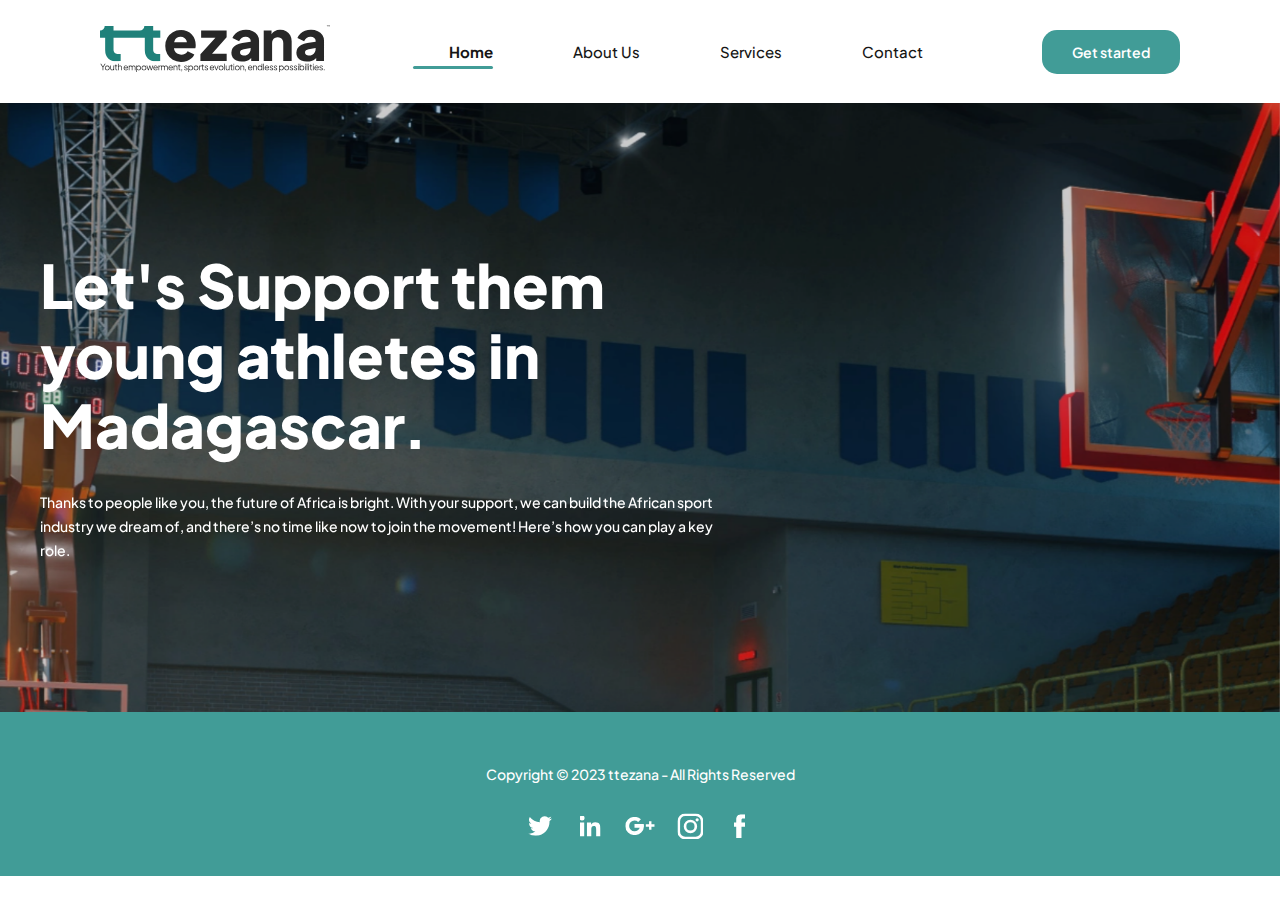
==== connect.html @ 84f04eb2 "traansition" ====
<!DOCTYPE html>
<html lang="fr">

<head>
  <meta charset="utf-8" />
  <meta name="viewport" content="width=device-width, initial-scale=1" />
  <link rel="stylesheet" href="style.min.css" />
  <title>Tetezana</title>
  <link rel="icon" type="image/png" href="assets/img/favicon.png" />
</head>

<body>
  <div id="wrapper">
    <header class="header">
      <div class="logo">
        <a href="index.html"><img src="assets/img/logo.svg" alt="logo" /></a>
      </div>
      <nav class="navbar">
        <ul class="navbar-ul">
          <li class="active"><a href="index.html">Home</a></li>
          <li><a href="a-propos.html">About Us</a></li>
          <li><a href="services.html">Services</a></li>
          <li><a href="contact.html">Contact</a></li>
        </ul>
      </nav>
      <a href="" class="btn btn-header"> Get started </a>
    </header>

    <main>
      <div class="banner">
        <div class="wrapper">
          <div class="banner-texte">
            <h1>
                Let's Support  them young 
                athletes in Madagascar.            </h1>
            <p class="chapo">
                Thanks to people like you, the future of Africa is bright. With your support, we can build the African sport industry we dream of, and there’s no time like now to join the movement! Here’s how you can play a key role.
            </p>
          </div>
        </div>
        <div class="banner-image">
            <img src="./assets/img/banner.png" alt="">
            <img src="./assets/img/stade-barea.jpg" alt="">
            <img src="./assets/img/banner-2.jpeg" alt="">
        </div>
      </div>
    </main>

    <footer class="footer">
      <div class="wrapper">
        <div class="footer-bottom">
          <p>
            Copyright ©  2023  ttezana - All Rights Reserved
          </p>
          <div class="reseaux">
            <a href=""><img src="/assets/img/twitter.svg" alt="" /></a>
            <a href=""><img src="/assets/img/linkedin.svg" alt="" /></a>
            <a href=""><img src="/assets/img/google.svg" alt="" /></a>
            <a href=""><img src="/assets/img/instagram.svg" alt="" /></a>
            <a href=""><img src="/assets/img/facebook.svg" alt="" /></a>
          </div>
        </div>
      </div>
    </footer>
  </div>

  <script src="assets/js/jquery.min.js"></script>
  <script src="assets/js/main.js"></script>
  <script src="assets/js/slick.min.js"></script>
  <script>
    $(document).ready(function () {
      $(".banner-image").slick({
        dots: false,
        arrows: false,
        autoplay: true,
        autoplaySpeed:2000,
        speed: 1000,
        infinite: true,
        slidesToShow: 1,
        fade: true,
      });
      $(".team").slick({
        dots: false,
        arrows: false,
        autoplay: true,
        autoplaySpeed: 1000,
        speed: 500,
        infinite: true,
        slidesToShow: 4,
        fade: false,
      });
      $(".partenaires-slick").slick({
        dots: false,
        arrows: false,
        autoplay: true,
        autoplaySpeed: 1500,
        speed: 500,
        infinite: true,
        slidesToShow: 4,
        fade: false,
      });
    })
  </script>
</body>

</html>
---- style.min.css ----
@import"https://fonts.googleapis.com/css2?family=Plus+Jakarta+Sans:wght@400;500;700;800&display=swap";body{font:500 14px/24px "Plus Jakarta Sans",sans-serif;background:#fff;color:#fff}b,strong{font-weight:700}*::before,*::after{-webkit-box-sizing:border-box;box-sizing:border-box;-webkit-transition:all ease-in-out 400ms;transition:all ease-in-out 400ms}*{-webkit-box-sizing:border-box;box-sizing:border-box;margin:0;padding:0}a{text-decoration:none;-webkit-transition:all ease-in-out 400ms;transition:all ease-in-out 400ms;color:#014db9}ul{list-style:none}p:not(:last-of-type){margin-bottom:30px}#wrapper{position:relative;overflow-x:hidden;min-width:320px}::-webkit-scrollbar{width:6px}::-webkit-scrollbar-track{background:#f5f1f5}::-webkit-scrollbar-thumb{background:#191a33}.wrapper{position:relative;max-width:1380px;margin:0 auto;padding:0 40px}.btn{display:inline-block;padding:10px 30px;border-radius:15px;color:#fff;text-align:center;font-weight:600}h1,.titre-main{font:900 60px/70px "Plus jakarta sans"}.header{position:fixed;z-index:10;width:100%;display:-webkit-box;display:-ms-flexbox;display:flex;-webkit-box-pack:justify;-ms-flex-pack:justify;justify-content:space-between;padding:25px 100px;-webkit-box-align:center;-ms-flex-align:center;align-items:center;background:#fff}.header .logo a{display:block;width:230px}.header .logo img{width:100%;-o-object-fit:cover;object-fit:cover}.navbar-ul{display:-webkit-box;display:-ms-flexbox;display:flex;gap:80px;-webkit-box-align:center;-ms-flex-align:center;align-items:center}.navbar-ul li>a{display:inline-block;position:relative;font-size:15px;color:#161615}.navbar-ul li>a:after{content:"";position:absolute;width:0%;height:3px;border-radius:5px;bottom:-5px;right:0;background-color:#419c97}.navbar-ul li>a:hover::after{width:80px}.navbar-ul li.active a{font-weight:700}.navbar-ul li.active a::after{width:80px}.btn-header{background:#419c97}.footer{position:relative;background:#419c97;text-align:center;padding:50px 0 30px}.footer .reseaux{-webkit-box-pack:center;-ms-flex-pack:center;justify-content:center;margin-top:20px}.banner{position:relative}.banner .slick-slider{position:absolute}.banner-image{position:absolute;width:100%;height:100%;top:0;left:0;z-index:1}.banner-image img{display:block;-o-object-fit:cover;object-fit:cover;width:100%;height:100%}.banner::after{content:"";position:absolute;width:100%;height:100%;background:#000;top:0;left:0;opacity:.2;z-index:1}.banner .wrapper{position:inherit;display:grid;-webkit-box-align:center;-ms-flex-align:center;align-items:center;height:100%}.banner-texte{position:relative;z-index:2;margin:150px 0 50px;width:700px;padding:100px 0}.banner .chapo{margin-top:30px}.btn-group{margin-top:35px;width:450px;display:grid;grid-template-columns:1fr 1fr;gap:40px}.btn-white{background:#fff;color:#000}.btn-border{border:2px solid #fff}.reseaux{display:-webkit-box;display:-ms-flexbox;display:flex;gap:10px;-webkit-box-align:center;-ms-flex-align:center;align-items:center;margin-top:50px}.reseaux a{width:40px;height:40px;display:grid;-webkit-box-align:center;-ms-flex-align:center;align-items:center;-webkit-box-pack:center;-ms-flex-pack:center;justify-content:center}.reseaux a img{-webkit-transform:scale(0.7);transform:scale(0.7)}.bg-blue{position:relative;background:#419c97}.vision{position:relative;display:grid;grid-template-columns:1fr 1fr;padding:80px 0 120px}.vision .texte{margin-top:30px;padding-right:280px}.vision .texte .titre-main{margin-bottom:10px}.vision .picto{display:-webkit-box;display:-ms-flexbox;display:flex;margin-top:30px;font-size:30px;-webkit-box-align:end;-ms-flex-align:end;align-items:end;gap:15px}.vision .picto strong{display:block;margin-top:10px}.bloc-2{position:relative}.bloc-2 img{position:absolute;top:100px;display:block;left:50px;z-index:2}.bloc-2 .box{position:absolute;top:-30px;width:315px;height:315px;background-color:#272727;border-radius:35px;right:0;z-index:1}.bg-image-1{position:relative;background:url(./assets/img/about.jpg) no-repeat center;background-size:cover}.bg-image-1::after{content:"";position:absolute;width:100%;height:100%;background:#272727;top:0;left:0;opacity:.9;z-index:1}.about{position:relative;padding:100px 0;z-index:2;display:grid;grid-template-columns:1fr 1fr;gap:80px;-webkit-box-align:start;-ms-flex-align:start;align-items:start}.about .profil-detail .titre-main{font-size:45px;line-height:50px;margin:25px 0}.about .img-about{margin-bottom:30px}.about .img-about img{display:block;width:100%;height:300px;-o-object-fit:cover;object-fit:cover}.about .logo-detail-text{margin-top:30px}.team{padding:100px 0;position:relative;z-index:4;max-width:1500px}.team .item{margin:0 15px}.team .item img{width:100%;-o-object-fit:cover;object-fit:cover;border-radius:10px}.team .nom{font-size:20px;color:#fff;font-weight:800;margin-top:20px}.bg-image-2{position:relative;background:url(./assets/img/services.jpg) no-repeat top;background-size:cover}.bg-image-2::after{content:"";position:absolute;width:100%;height:100%;background:#419c97;top:0;left:0;opacity:.9;z-index:1}.services{position:relative;padding:80px 0 50px;z-index:2}.services-grid{margin:50px 0;display:grid;grid-template-columns:1fr 1fr 1fr;gap:30px}.services [class^=item] .icone{display:grid;-webkit-box-align:center;-ms-flex-align:center;align-items:center;-webkit-box-pack:center;-ms-flex-pack:center;justify-content:center;background:#fff;border-radius:10px;padding:20px 30px;margin-bottom:10px}.services [class^=item] .content{position:relative;background:#272727;padding:30px 10px 60px 30px;height:270px;overflow:hidden;-webkit-transition:all ease-in-out 400ms;transition:all ease-in-out 400ms}.services [class^=item] .content.show{height:75%;max-height:-webkit-fit-content;max-height:-moz-fit-content;max-height:fit-content}.services [class^=item] button{position:absolute;display:block;background:none;border:none;cursor:pointer;font:700 15px/25px "poppins";color:#fff;bottom:0;width:100%;left:0;text-align:left;padding:20px 30px;background:#272727}.services [class^=item]:nth-child(2) .content{background-color:#419c97}.services [class^=item]:nth-child(2) button{background-color:#419c97}.partenaires{position:relative;z-index:2;text-align:center;padding:80px 0}.partenaires-slick{margin:50px auto 0;max-width:600px}.bg-image-3{position:relative;background:#000}.bg-image-3::after{content:"";position:absolute;background-size:contain;width:100%;height:100%;background:url(./assets/img/contact.jpg) no-repeat center;top:0;left:0;opacity:.15;z-index:1}.contact{position:relative;z-index:2;padding:100px 0;max-width:800px}.slick-slider{position:relative;display:block;-webkit-box-sizing:border-box;box-sizing:border-box;-webkit-user-select:none;-moz-user-select:none;-ms-user-select:none;user-select:none;-webkit-touch-callout:none;-khtml-user-select:none;-ms-touch-action:pan-y;touch-action:pan-y;-webkit-tap-highlight-color:rgba(0,0,0,0)}.slick-list{position:relative;display:block;overflow:hidden;margin:0;padding:0;width:100%;height:100%}.slick-list:focus{outline:none}.slick-list.dragging{cursor:hand}.slick-slider .slick-track,.slick-slider .slick-list{-webkit-transform:translate3d(0 0, 0);transform:translate3d(0, 0, 0);width:100%;height:100%}.slick-track{position:relative;top:0;left:0;display:block}.slick-track:before,.slick-track:after{display:table;content:""}.slick-track:after{clear:both}.slick-loading .slick-track{visibility:hidden}.slick-slide{display:none;float:left;height:100%;min-height:1px}[dir=rtl] .slick-slide{float:right}.slick-slide img{display:block}.slick-slide.slick-loading img{display:none}.slick-slide.dragging img{pointer-events:none}.slick-initialized .slick-slide{display:block}.slick-loading .slick-slide{visibility:hidden}.slick-vertical .slick-slide{display:block;height:auto;border:1px solid rgba(0,0,0,0)}.slick-dots{font-size:0;line-height:0;text-align:center}.slick-dots li{display:inline-block;vertical-align:top}.slick-dots button{width:10px;height:10px;border-radius:50%;border:none;background:#fff;-webkit-transition:all ease-in-out 400ms;transition:all ease-in-out 400ms;padding:0;font-size:0}.slick-dots li.slick-active button{background:#000}.slick-arrow{width:60px;height:60px;border:0;padding:0;font-size:0;cursor:pointer}.slick-disabled{opacity:.5;cursor:default}.slick-prev{background:url("../images/arrow_prev.svg") 50% no-repeat #fff}.slick-next{background:url("../images/arrow_next.svg") 50% no-repeat #fff}/*# sourceMappingURL=style.min.css.map */
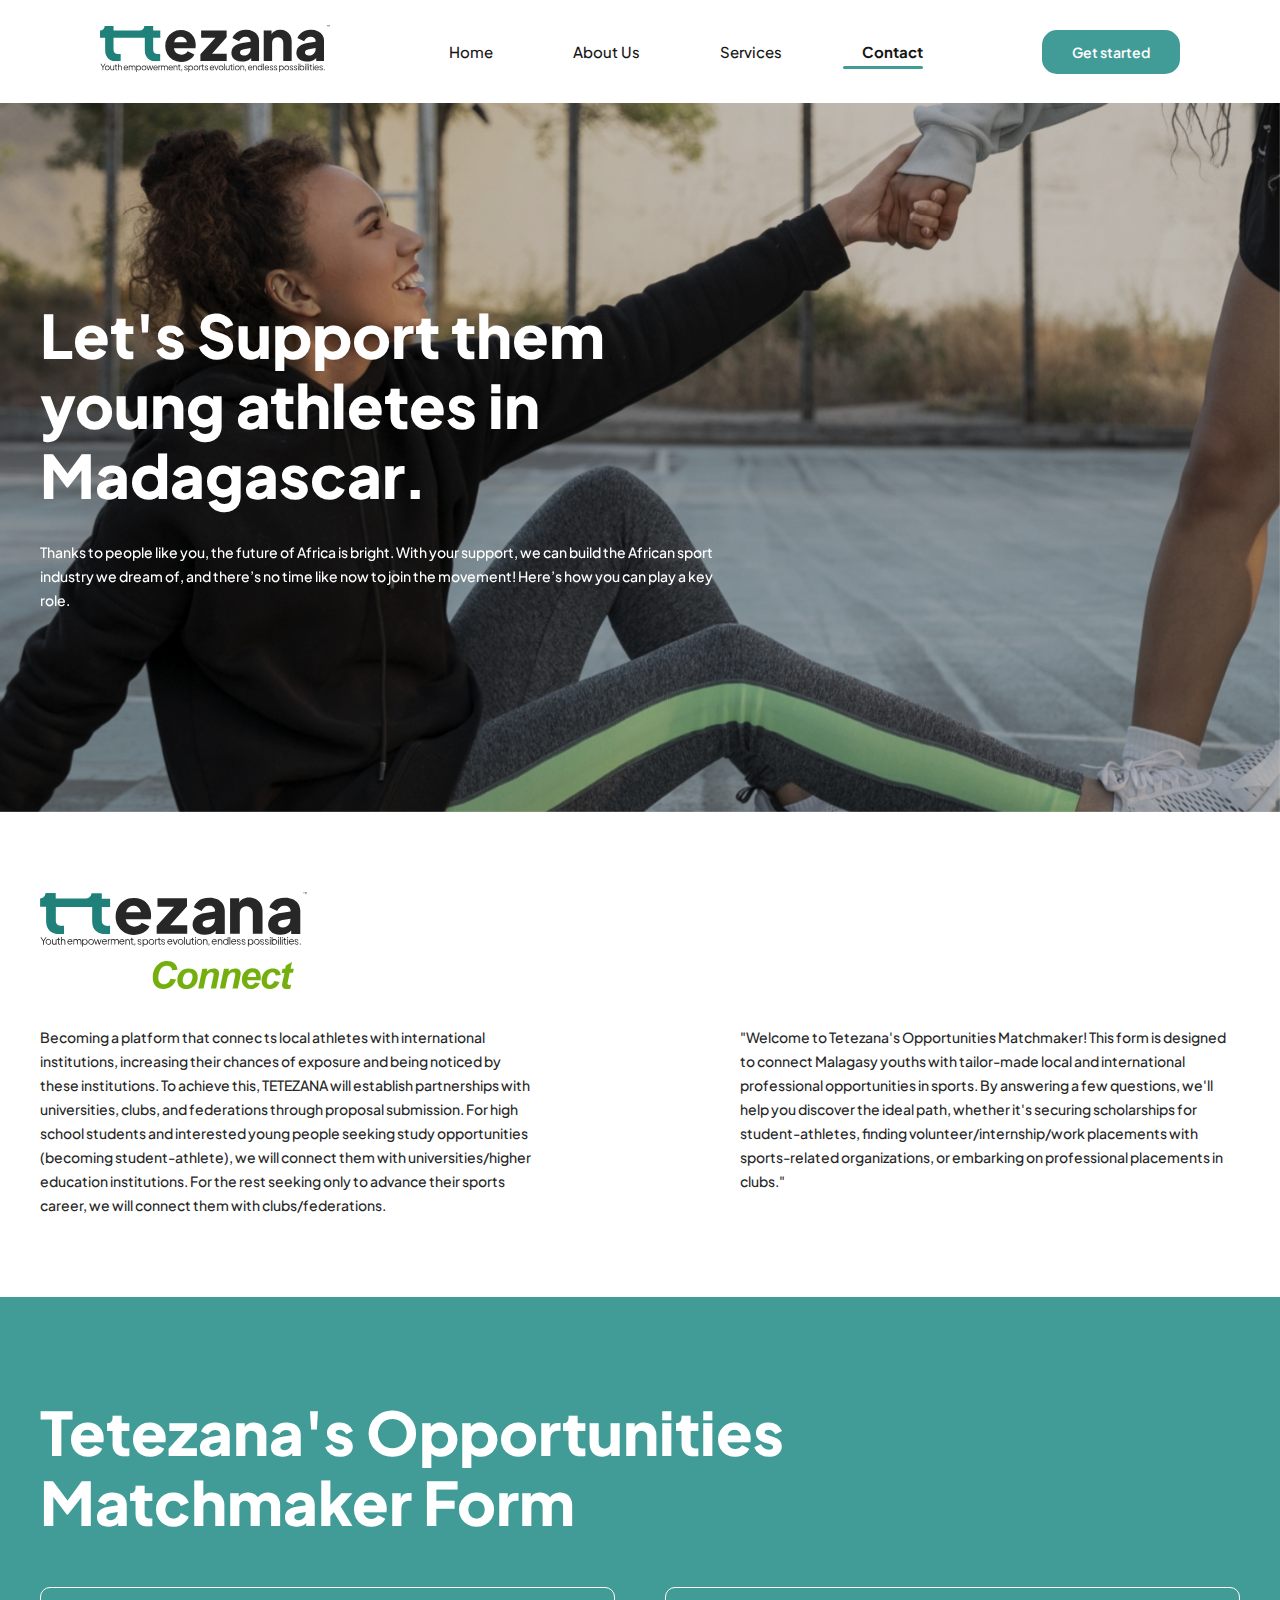
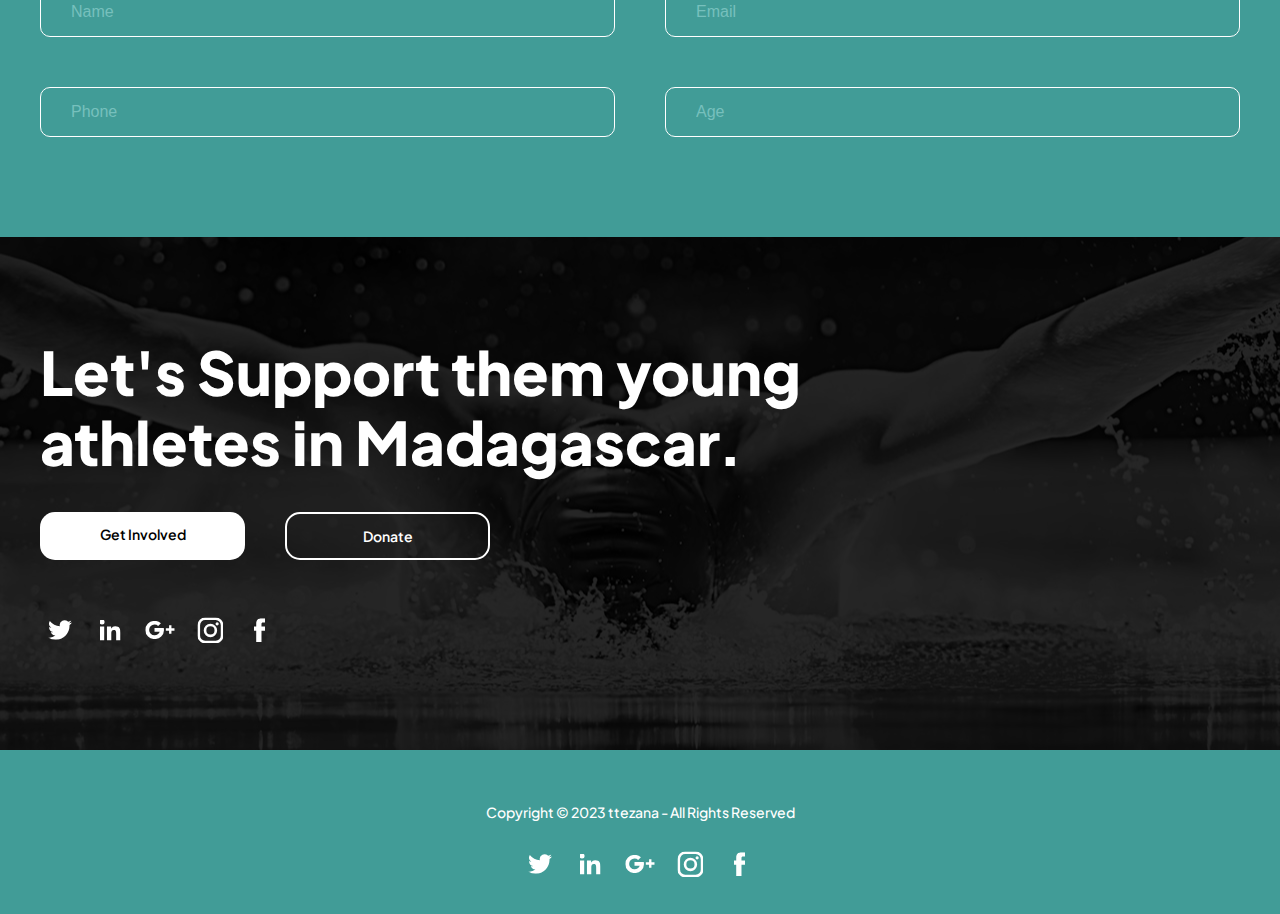
==== commit 5fda5576: "Formulaire" ====
--- a/connect.html
+++ b/connect.html
@@ -17,10 +17,10 @@
       </div>
       <nav class="navbar">
         <ul class="navbar-ul">
-          <li class="active"><a href="index.html">Home</a></li>
+          <li><a href="index.html">Home</a></li>
           <li><a href="a-propos.html">About Us</a></li>
           <li><a href="services.html">Services</a></li>
-          <li><a href="contact.html">Contact</a></li>
+          <li  class="active"><a href="connect.html">Contact</a></li>
         </ul>
       </nav>
       <a href="" class="btn btn-header"> Get started </a>
@@ -31,17 +31,82 @@
         <div class="wrapper">
           <div class="banner-texte">
             <h1>
-                Let's Support  them young 
-                athletes in Madagascar.            </h1>
+              Let's Support them young
+              athletes in Madagascar. </h1>
             <p class="chapo">
-                Thanks to people like you, the future of Africa is bright. With your support, we can build the African sport industry we dream of, and there’s no time like now to join the movement! Here’s how you can play a key role.
+              Thanks to people like you, the future of Africa is bright. With your support, we can build the African
+              sport industry we dream of, and there’s no time like now to join the movement! Here’s how you can play a
+              key role.
             </p>
           </div>
         </div>
         <div class="banner-image">
-            <img src="./assets/img/banner.png" alt="">
-            <img src="./assets/img/stade-barea.jpg" alt="">
-            <img src="./assets/img/banner-2.jpeg" alt="">
+          <img src="./assets/img/banner-connect.jpg" alt="">
+        </div>
+      </div>
+      <div class="wrapper">
+        <div class="intro">
+          <img src="./assets/img/connect.svg" alt="">
+          <div class="intro-grid">
+            <div class="texte">
+              <p>
+                Becoming a platform that connec ts local athletes with international institutions, increasing their
+                chances
+                of exposure and being noticed by these institutions. To achieve this, TETEZANA will establish
+                partnerships
+                with universities, clubs, and federations through proposal submission. For high school students and
+                interested young people seeking study opportunities (becoming student-athlete), we will connect them
+                with universities/higher education institutions. For the rest seeking only to advance their sports
+                career, we
+                will connect them with clubs/federations.
+              </p>
+            </div>
+            <div class="texte">
+              "Welcome to Tetezana's Opportunities Matchmaker! This form is designed to connect Malagasy youths with
+              tailor-made local and international professional opportunities in sports. By answering a few questions,
+              we'll help you discover the ideal path, whether it's securing scholarships for student-athletes, finding
+              volunteer/internship/work placements with sports-related organizations, or embarking on professional
+              placements in clubs."
+            </div>
+          </div>
+        </div>
+      </div>
+      <div class="bg-blue">
+        <div class="wrapper">
+          <div class="formulaire">
+            <div class="titre-main">
+              Tetezana's Opportunities <br>
+              Matchmaker Form
+            </div>
+            <form class="form">
+                <div class="info-perso">
+                  <input type="text" name="" id="" placeholder="Name">
+                  <input type="mail" name="" id="" placeholder="Email">
+                  <input type="phone" name="" id="" placeholder="Phone">
+                  <input type="text" name="" id="" placeholder="Age">
+                </div>
+            </form>
+          </div>
+        </div>
+      </div>
+      <div class="bg-image-3">
+        <div class="wrapper">
+          <div class="contact">
+            <div class="titre-main">
+              Let's Support them young athletes in Madagascar.
+            </div>
+            <div class="btn-group">
+              <a href="" class="btn btn-white">Get Involved</a>
+              <a href="" class="btn btn-border">Donate</a>
+            </div>
+            <div class="reseaux">
+              <a href=""><img src="/assets/img/twitter.svg" alt="" /></a>
+              <a href=""><img src="/assets/img/linkedin.svg" alt="" /></a>
+              <a href=""><img src="/assets/img/google.svg" alt="" /></a>
+              <a href=""><img src="/assets/img/instagram.svg" alt="" /></a>
+              <a href=""><img src="/assets/img/facebook.svg" alt="" /></a>
+            </div>
+          </div>
         </div>
       </div>
     </main>
@@ -50,7 +115,7 @@
       <div class="wrapper">
         <div class="footer-bottom">
           <p>
-            Copyright ©  2023  ttezana - All Rights Reserved
+            Copyright © 2023 ttezana - All Rights Reserved
           </p>
           <div class="reseaux">
             <a href=""><img src="/assets/img/twitter.svg" alt="" /></a>
@@ -73,7 +138,7 @@
         dots: false,
         arrows: false,
         autoplay: true,
-        autoplaySpeed:2000,
+        autoplaySpeed: 2000,
         speed: 1000,
         infinite: true,
         slidesToShow: 1,
--- a/style.min.css
+++ b/style.min.css
@@ -1 +1 @@
-@import"https://fonts.googleapis.com/css2?family=Plus+Jakarta+Sans:wght@400;500;700;800&display=swap";body{font:500 14px/24px "Plus Jakarta Sans",sans-serif;background:#fff;color:#fff}b,strong{font-weight:700}*::before,*::after{-webkit-box-sizing:border-box;box-sizing:border-box;-webkit-transition:all ease-in-out 400ms;transition:all ease-in-out 400ms}*{-webkit-box-sizing:border-box;box-sizing:border-box;margin:0;padding:0}a{text-decoration:none;-webkit-transition:all ease-in-out 400ms;transition:all ease-in-out 400ms;color:#014db9}ul{list-style:none}p:not(:last-of-type){margin-bottom:30px}#wrapper{position:relative;overflow-x:hidden;min-width:320px}::-webkit-scrollbar{width:6px}::-webkit-scrollbar-track{background:#f5f1f5}::-webkit-scrollbar-thumb{background:#191a33}.wrapper{position:relative;max-width:1380px;margin:0 auto;padding:0 40px}.btn{display:inline-block;padding:10px 30px;border-radius:15px;color:#fff;text-align:center;font-weight:600}h1,.titre-main{font:900 60px/70px "Plus jakarta sans"}.header{position:fixed;z-index:10;width:100%;display:-webkit-box;display:-ms-flexbox;display:flex;-webkit-box-pack:justify;-ms-flex-pack:justify;justify-content:space-between;padding:25px 100px;-webkit-box-align:center;-ms-flex-align:center;align-items:center;background:#fff}.header .logo a{display:block;width:230px}.header .logo img{width:100%;-o-object-fit:cover;object-fit:cover}.navbar-ul{display:-webkit-box;display:-ms-flexbox;display:flex;gap:80px;-webkit-box-align:center;-ms-flex-align:center;align-items:center}.navbar-ul li>a{display:inline-block;position:relative;font-size:15px;color:#161615}.navbar-ul li>a:after{content:"";position:absolute;width:0%;height:3px;border-radius:5px;bottom:-5px;right:0;background-color:#419c97}.navbar-ul li>a:hover::after{width:80px}.navbar-ul li.active a{font-weight:700}.navbar-ul li.active a::after{width:80px}.btn-header{background:#419c97}.footer{position:relative;background:#419c97;text-align:center;padding:50px 0 30px}.footer .reseaux{-webkit-box-pack:center;-ms-flex-pack:center;justify-content:center;margin-top:20px}.banner{position:relative}.banner .slick-slider{position:absolute}.banner-image{position:absolute;width:100%;height:100%;top:0;left:0;z-index:1}.banner-image img{display:block;-o-object-fit:cover;object-fit:cover;width:100%;height:100%}.banner::after{content:"";position:absolute;width:100%;height:100%;background:#000;top:0;left:0;opacity:.2;z-index:1}.banner .wrapper{position:inherit;display:grid;-webkit-box-align:center;-ms-flex-align:center;align-items:center;height:100%}.banner-texte{position:relative;z-index:2;margin:150px 0 50px;width:700px;padding:100px 0}.banner .chapo{margin-top:30px}.btn-group{margin-top:35px;width:450px;display:grid;grid-template-columns:1fr 1fr;gap:40px}.btn-white{background:#fff;color:#000}.btn-border{border:2px solid #fff}.reseaux{display:-webkit-box;display:-ms-flexbox;display:flex;gap:10px;-webkit-box-align:center;-ms-flex-align:center;align-items:center;margin-top:50px}.reseaux a{width:40px;height:40px;display:grid;-webkit-box-align:center;-ms-flex-align:center;align-items:center;-webkit-box-pack:center;-ms-flex-pack:center;justify-content:center}.reseaux a img{-webkit-transform:scale(0.7);transform:scale(0.7)}.bg-blue{position:relative;background:#419c97}.vision{position:relative;display:grid;grid-template-columns:1fr 1fr;padding:80px 0 120px}.vision .texte{margin-top:30px;padding-right:280px}.vision .texte .titre-main{margin-bottom:10px}.vision .picto{display:-webkit-box;display:-ms-flexbox;display:flex;margin-top:30px;font-size:30px;-webkit-box-align:end;-ms-flex-align:end;align-items:end;gap:15px}.vision .picto strong{display:block;margin-top:10px}.bloc-2{position:relative}.bloc-2 img{position:absolute;top:100px;display:block;left:50px;z-index:2}.bloc-2 .box{position:absolute;top:-30px;width:315px;height:315px;background-color:#272727;border-radius:35px;right:0;z-index:1}.bg-image-1{position:relative;background:url(./assets/img/about.jpg) no-repeat center;background-size:cover}.bg-image-1::after{content:"";position:absolute;width:100%;height:100%;background:#272727;top:0;left:0;opacity:.9;z-index:1}.about{position:relative;padding:100px 0;z-index:2;display:grid;grid-template-columns:1fr 1fr;gap:80px;-webkit-box-align:start;-ms-flex-align:start;align-items:start}.about .profil-detail .titre-main{font-size:45px;line-height:50px;margin:25px 0}.about .img-about{margin-bottom:30px}.about .img-about img{display:block;width:100%;height:300px;-o-object-fit:cover;object-fit:cover}.about .logo-detail-text{margin-top:30px}.team{padding:100px 0;position:relative;z-index:4;max-width:1500px}.team .item{margin:0 15px}.team .item img{width:100%;-o-object-fit:cover;object-fit:cover;border-radius:10px}.team .nom{font-size:20px;color:#fff;font-weight:800;margin-top:20px}.bg-image-2{position:relative;background:url(./assets/img/services.jpg) no-repeat top;background-size:cover}.bg-image-2::after{content:"";position:absolute;width:100%;height:100%;background:#419c97;top:0;left:0;opacity:.9;z-index:1}.services{position:relative;padding:80px 0 50px;z-index:2}.services-grid{margin:50px 0;display:grid;grid-template-columns:1fr 1fr 1fr;gap:30px}.services [class^=item] .icone{display:grid;-webkit-box-align:center;-ms-flex-align:center;align-items:center;-webkit-box-pack:center;-ms-flex-pack:center;justify-content:center;background:#fff;border-radius:10px;padding:20px 30px;margin-bottom:10px}.services [class^=item] .content{position:relative;background:#272727;padding:30px 10px 60px 30px;height:270px;overflow:hidden;-webkit-transition:all ease-in-out 400ms;transition:all ease-in-out 400ms}.services [class^=item] .content.show{height:75%;max-height:-webkit-fit-content;max-height:-moz-fit-content;max-height:fit-content}.services [class^=item] button{position:absolute;display:block;background:none;border:none;cursor:pointer;font:700 15px/25px "poppins";color:#fff;bottom:0;width:100%;left:0;text-align:left;padding:20px 30px;background:#272727}.services [class^=item]:nth-child(2) .content{background-color:#419c97}.services [class^=item]:nth-child(2) button{background-color:#419c97}.partenaires{position:relative;z-index:2;text-align:center;padding:80px 0}.partenaires-slick{margin:50px auto 0;max-width:600px}.bg-image-3{position:relative;background:#000}.bg-image-3::after{content:"";position:absolute;background-size:contain;width:100%;height:100%;background:url(./assets/img/contact.jpg) no-repeat center;top:0;left:0;opacity:.15;z-index:1}.contact{position:relative;z-index:2;padding:100px 0;max-width:800px}.slick-slider{position:relative;display:block;-webkit-box-sizing:border-box;box-sizing:border-box;-webkit-user-select:none;-moz-user-select:none;-ms-user-select:none;user-select:none;-webkit-touch-callout:none;-khtml-user-select:none;-ms-touch-action:pan-y;touch-action:pan-y;-webkit-tap-highlight-color:rgba(0,0,0,0)}.slick-list{position:relative;display:block;overflow:hidden;margin:0;padding:0;width:100%;height:100%}.slick-list:focus{outline:none}.slick-list.dragging{cursor:hand}.slick-slider .slick-track,.slick-slider .slick-list{-webkit-transform:translate3d(0 0, 0);transform:translate3d(0, 0, 0);width:100%;height:100%}.slick-track{position:relative;top:0;left:0;display:block}.slick-track:before,.slick-track:after{display:table;content:""}.slick-track:after{clear:both}.slick-loading .slick-track{visibility:hidden}.slick-slide{display:none;float:left;height:100%;min-height:1px}[dir=rtl] .slick-slide{float:right}.slick-slide img{display:block}.slick-slide.slick-loading img{display:none}.slick-slide.dragging img{pointer-events:none}.slick-initialized .slick-slide{display:block}.slick-loading .slick-slide{visibility:hidden}.slick-vertical .slick-slide{display:block;height:auto;border:1px solid rgba(0,0,0,0)}.slick-dots{font-size:0;line-height:0;text-align:center}.slick-dots li{display:inline-block;vertical-align:top}.slick-dots button{width:10px;height:10px;border-radius:50%;border:none;background:#fff;-webkit-transition:all ease-in-out 400ms;transition:all ease-in-out 400ms;padding:0;font-size:0}.slick-dots li.slick-active button{background:#000}.slick-arrow{width:60px;height:60px;border:0;padding:0;font-size:0;cursor:pointer}.slick-disabled{opacity:.5;cursor:default}.slick-prev{background:url("../images/arrow_prev.svg") 50% no-repeat #fff}.slick-next{background:url("../images/arrow_next.svg") 50% no-repeat #fff}/*# sourceMappingURL=style.min.css.map */+@import"https://fonts.googleapis.com/css2?family=Plus+Jakarta+Sans:wght@400;500;700;800&display=swap";body{font:500 14px/24px "Plus Jakarta Sans",sans-serif;background:#fff;color:#fff}b,strong{font-weight:700}*::before,*::after{-webkit-box-sizing:border-box;box-sizing:border-box;-webkit-transition:all ease-in-out 400ms;transition:all ease-in-out 400ms}*{-webkit-box-sizing:border-box;box-sizing:border-box;margin:0;padding:0}a{text-decoration:none;-webkit-transition:all ease-in-out 400ms;transition:all ease-in-out 400ms;color:#014db9}ul{list-style:none}p:not(:last-of-type){margin-bottom:30px}#wrapper{position:relative;overflow-x:hidden;min-width:320px}::-webkit-scrollbar{width:6px}::-webkit-scrollbar-track{background:#f5f1f5}::-webkit-scrollbar-thumb{background:#191a33}.wrapper{position:relative;max-width:1380px;margin:0 auto;padding:0 40px}.btn{display:inline-block;padding:10px 30px;border-radius:15px;color:#fff;text-align:center;font-weight:600}h1,.titre-main{font:900 60px/70px "Plus jakarta sans"}.header{position:fixed;z-index:10;width:100%;display:-webkit-box;display:-ms-flexbox;display:flex;-webkit-box-pack:justify;-ms-flex-pack:justify;justify-content:space-between;padding:25px 100px;-webkit-box-align:center;-ms-flex-align:center;align-items:center;background:#fff}.header .logo a{display:block;width:230px}.header .logo img{width:100%;-o-object-fit:cover;object-fit:cover}.navbar-ul{display:-webkit-box;display:-ms-flexbox;display:flex;gap:80px;-webkit-box-align:center;-ms-flex-align:center;align-items:center}.navbar-ul li>a{display:inline-block;position:relative;font-size:15px;color:#161615}.navbar-ul li>a:after{content:"";position:absolute;width:0%;height:3px;border-radius:5px;bottom:-5px;right:0;background-color:#419c97}.navbar-ul li>a:hover::after{width:80px}.navbar-ul li.active a{font-weight:700}.navbar-ul li.active a::after{width:80px}.btn-header{background:#419c97}.footer{position:relative;background:#419c97;text-align:center;padding:50px 0 30px}.footer .reseaux{-webkit-box-pack:center;-ms-flex-pack:center;justify-content:center;margin-top:20px}.banner{position:relative}.banner .slick-slider{position:absolute}.banner-image{position:absolute;width:100%;height:100%;top:0;left:0;z-index:1}.banner-image img{display:block;-o-object-fit:cover;object-fit:cover;width:100%;height:100%}.banner::after{content:"";position:absolute;width:100%;height:100%;background:#000;top:0;left:0;opacity:.2;z-index:1}.banner .wrapper{position:inherit;display:grid;-webkit-box-align:center;-ms-flex-align:center;align-items:center;height:100%}.banner-texte{position:relative;z-index:2;margin:200px 0 100px;width:700px;padding:100px 0}.banner .chapo{margin-top:30px}.btn-group{margin-top:35px;width:450px;display:grid;grid-template-columns:1fr 1fr;gap:40px}.btn-white{background:#fff;color:#000}.btn-border{border:2px solid #fff}.reseaux{display:-webkit-box;display:-ms-flexbox;display:flex;gap:10px;-webkit-box-align:center;-ms-flex-align:center;align-items:center;margin-top:50px}.reseaux a{width:40px;height:40px;display:grid;-webkit-box-align:center;-ms-flex-align:center;align-items:center;-webkit-box-pack:center;-ms-flex-pack:center;justify-content:center}.reseaux a img{-webkit-transform:scale(0.7);transform:scale(0.7)}.bg-blue{position:relative;background:#419c97}.vision{position:relative;display:grid;grid-template-columns:1fr 1fr;padding:80px 0 120px}.vision .texte{margin-top:30px;padding-right:280px}.vision .texte .titre-main{margin-bottom:10px}.vision .picto{display:-webkit-box;display:-ms-flexbox;display:flex;margin-top:30px;font-size:30px;-webkit-box-align:end;-ms-flex-align:end;align-items:end;gap:15px}.vision .picto strong{display:block;margin-top:10px}.bloc-2{position:relative}.bloc-2 img{position:absolute;top:100px;display:block;left:50px;z-index:2}.bloc-2 .box{position:absolute;top:-30px;width:315px;height:315px;background-color:#272727;border-radius:35px;right:0;z-index:1}.bg-image-1{position:relative;background:url(./assets/img/about.jpg) no-repeat center;background-size:cover}.bg-image-1::after{content:"";position:absolute;width:100%;height:100%;background:#272727;top:0;left:0;opacity:.9;z-index:1}.about{position:relative;padding:100px 0;z-index:2;display:grid;grid-template-columns:1fr 1fr;gap:80px;-webkit-box-align:start;-ms-flex-align:start;align-items:start}.about .profil-detail .titre-main{font-size:45px;line-height:50px;margin:25px 0}.about .img-about{margin-bottom:30px}.about .img-about img{display:block;width:100%;height:300px;-o-object-fit:cover;object-fit:cover}.about .logo-detail-text{margin-top:30px}.team{padding:100px 0;position:relative;z-index:4;max-width:1500px}.team .item{margin:0 15px}.team .item img{width:100%;-o-object-fit:cover;object-fit:cover;border-radius:10px}.team .nom{font-size:20px;color:#fff;font-weight:800;margin-top:20px}.bg-image-2{position:relative;background:url(./assets/img/services.jpg) no-repeat top;background-size:cover}.bg-image-2::after{content:"";position:absolute;width:100%;height:100%;background:#419c97;top:0;left:0;opacity:.9;z-index:1}.services{position:relative;padding:80px 0 50px;z-index:2}.services-grid{margin:50px 0;display:grid;grid-template-columns:1fr 1fr 1fr;gap:30px}.services [class^=item] .icone{display:grid;-webkit-box-align:center;-ms-flex-align:center;align-items:center;-webkit-box-pack:center;-ms-flex-pack:center;justify-content:center;background:#fff;border-radius:10px;padding:20px 30px;margin-bottom:10px}.services [class^=item] .content{position:relative;background:#272727;padding:30px 10px 60px 30px;height:270px;overflow:hidden;-webkit-transition:all ease-in-out 400ms;transition:all ease-in-out 400ms}.services [class^=item] .content.show{height:75%;max-height:-webkit-fit-content;max-height:-moz-fit-content;max-height:fit-content}.services [class^=item] button{position:absolute;display:block;background:none;border:none;cursor:pointer;font:700 15px/25px "poppins";color:#fff;bottom:0;width:100%;left:0;text-align:left;padding:20px 30px;background:#272727}.services [class^=item]:nth-child(2) .content{background-color:#419c97}.services [class^=item]:nth-child(2) button{background-color:#419c97}.partenaires{position:relative;z-index:2;text-align:center;padding:80px 0}.partenaires-slick{margin:50px auto 0;max-width:600px}.bg-image-3{position:relative;background:#000}.bg-image-3::after{content:"";position:absolute;background-size:contain;width:100%;height:100%;background:url(./assets/img/contact.jpg) no-repeat center;top:0;left:0;opacity:.15;z-index:1}.contact{position:relative;z-index:2;padding:100px 0;max-width:800px}.slick-slider{position:relative;display:block;-webkit-box-sizing:border-box;box-sizing:border-box;-webkit-user-select:none;-moz-user-select:none;-ms-user-select:none;user-select:none;-webkit-touch-callout:none;-khtml-user-select:none;-ms-touch-action:pan-y;touch-action:pan-y;-webkit-tap-highlight-color:rgba(0,0,0,0)}.slick-list{position:relative;display:block;overflow:hidden;margin:0;padding:0;width:100%;height:100%}.slick-list:focus{outline:none}.slick-list.dragging{cursor:hand}.slick-slider .slick-track,.slick-slider .slick-list{-webkit-transform:translate3d(0 0, 0);transform:translate3d(0, 0, 0);width:100%;height:100%}.slick-track{position:relative;top:0;left:0;display:block}.slick-track:before,.slick-track:after{display:table;content:""}.slick-track:after{clear:both}.slick-loading .slick-track{visibility:hidden}.slick-slide{display:none;float:left;height:100%;min-height:1px}[dir=rtl] .slick-slide{float:right}.slick-slide img{display:block}.slick-slide.slick-loading img{display:none}.slick-slide.dragging img{pointer-events:none}.slick-initialized .slick-slide{display:block}.slick-loading .slick-slide{visibility:hidden}.slick-vertical .slick-slide{display:block;height:auto;border:1px solid rgba(0,0,0,0)}.slick-dots{font-size:0;line-height:0;text-align:center}.slick-dots li{display:inline-block;vertical-align:top}.slick-dots button{width:10px;height:10px;border-radius:50%;border:none;background:#fff;-webkit-transition:all ease-in-out 400ms;transition:all ease-in-out 400ms;padding:0;font-size:0}.slick-dots li.slick-active button{background:#000}.slick-arrow{width:60px;height:60px;border:0;padding:0;font-size:0;cursor:pointer}.slick-disabled{opacity:.5;cursor:default}.slick-prev{background:url("../images/arrow_prev.svg") 50% no-repeat #fff}.slick-next{background:url("../images/arrow_next.svg") 50% no-repeat #fff}.intro{color:#272727;margin:80px 0}.intro-grid{display:grid;grid-template-columns:1fr 1fr;gap:200px;margin-top:30px}.formulaire{position:relative;padding:100px 0}input,select{background:none;border:1px solid #fff;border-radius:10px;color:#fff;font-size:16px;height:50px;padding:0 30px}input::-webkit-input-placeholder, select::-webkit-input-placeholder{color:#77c0bd}input::-moz-placeholder, select::-moz-placeholder{color:#77c0bd}input:-ms-input-placeholder, select:-ms-input-placeholder{color:#77c0bd}input::-ms-input-placeholder, select::-ms-input-placeholder{color:#77c0bd}input::placeholder,select::placeholder{color:#77c0bd}.info-perso{display:grid;margin-top:50px;grid-template-columns:1fr 1fr;gap:50px}/*# sourceMappingURL=style.min.css.map */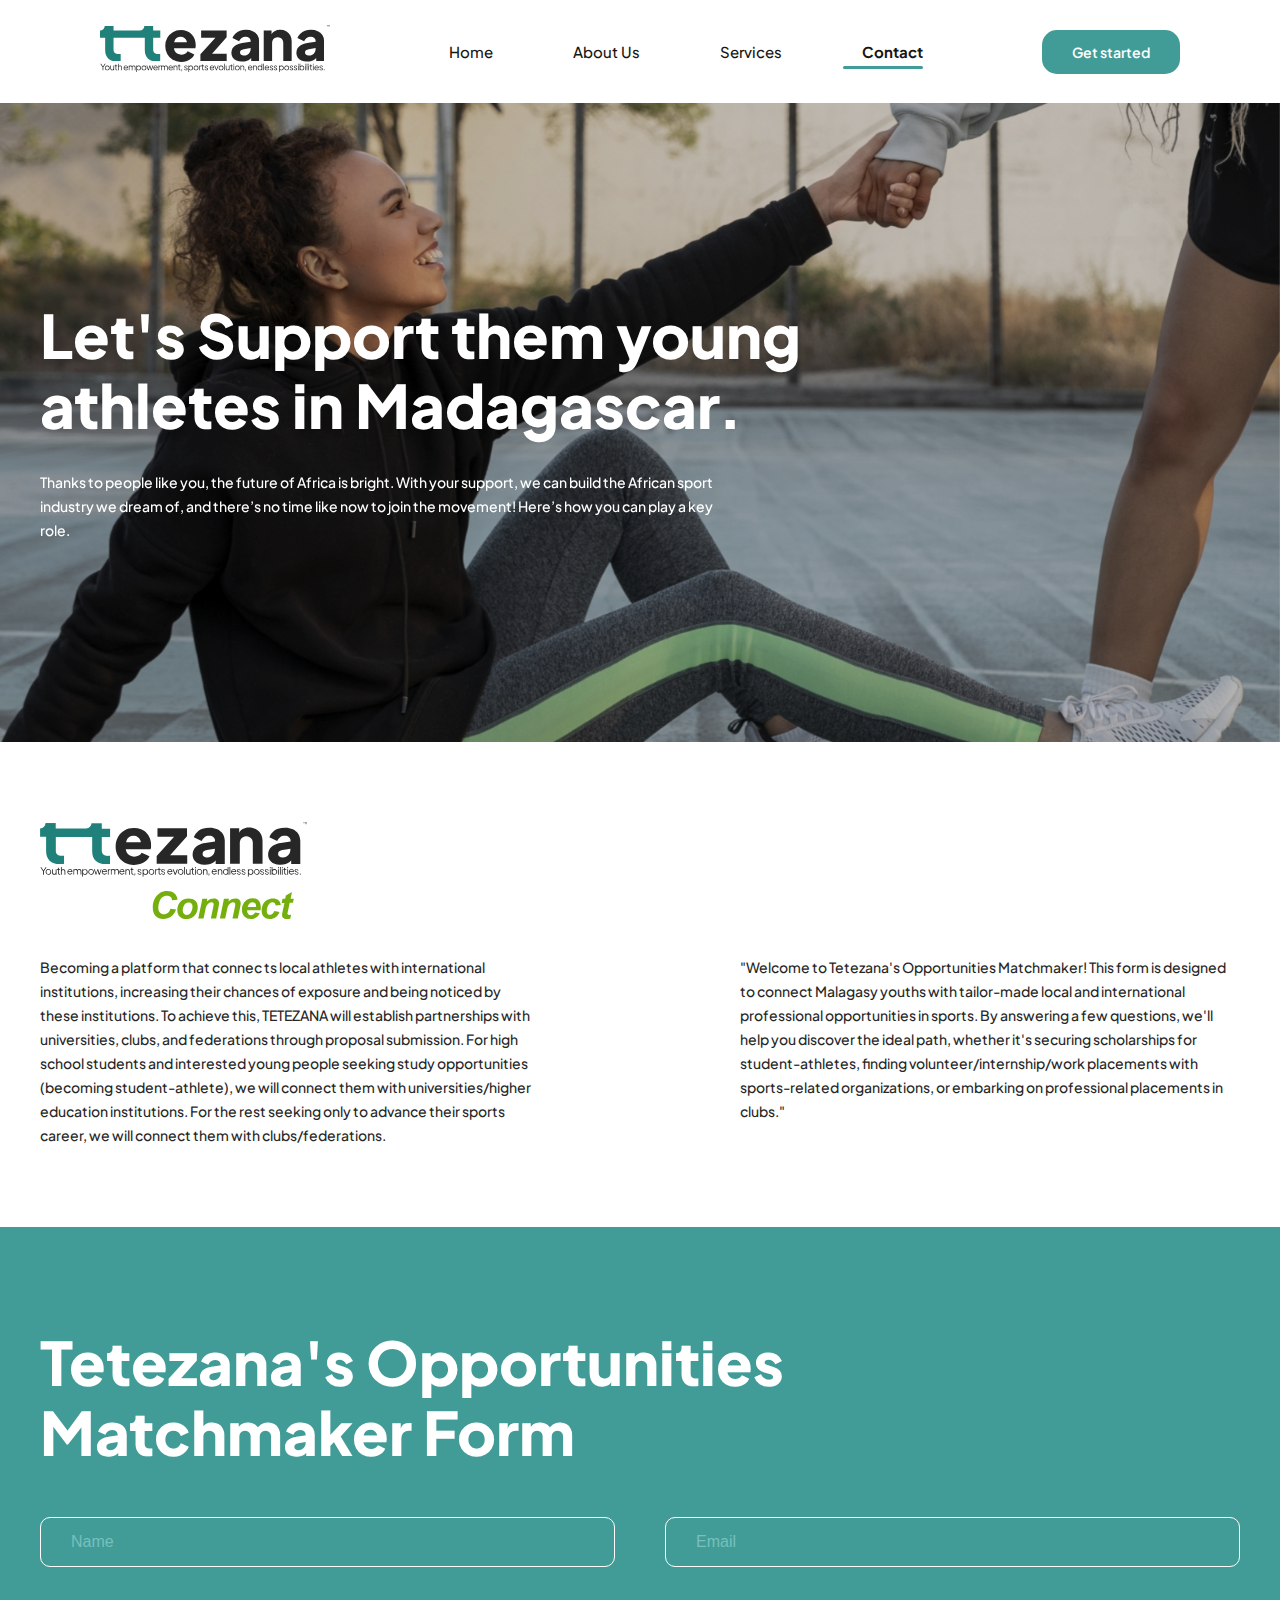
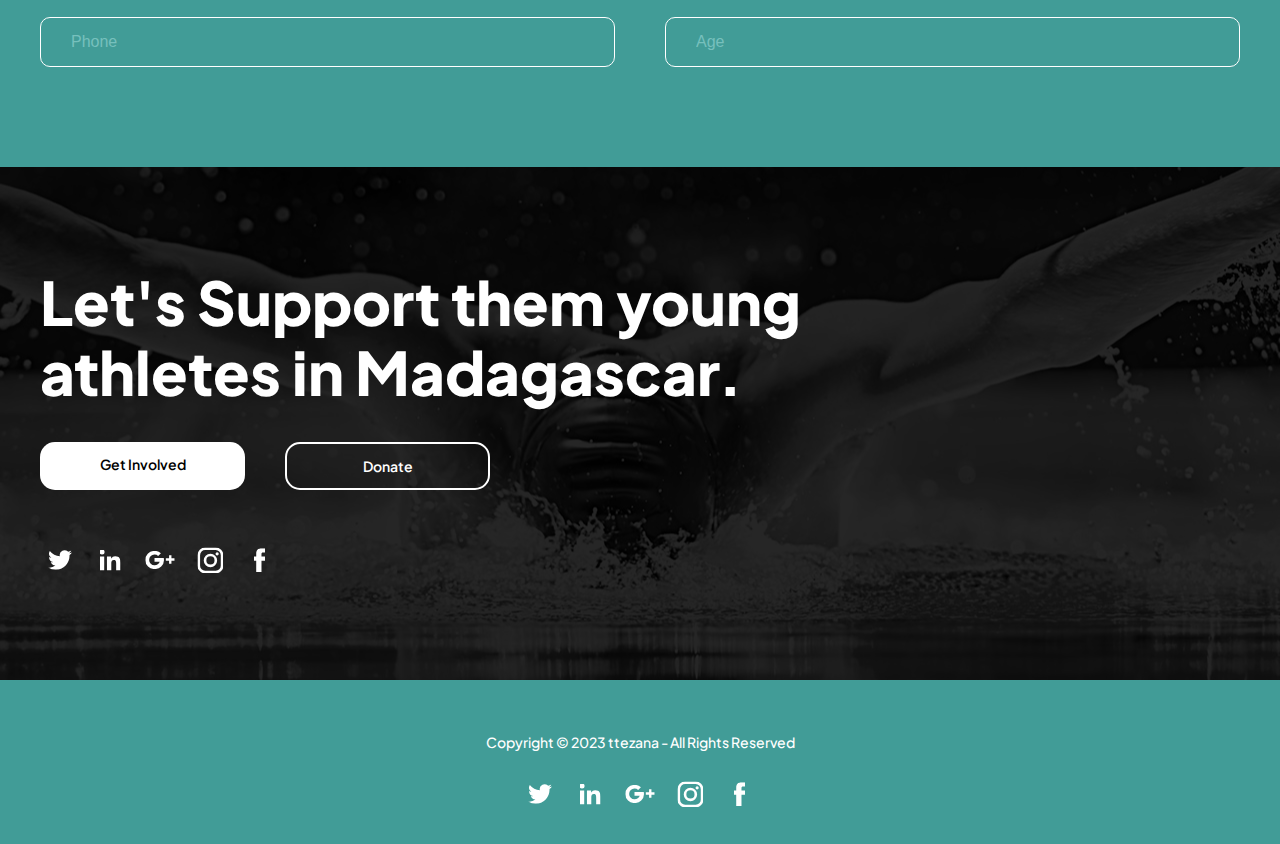
==== commit 489afcc4: "maj farnay 06/11/" ====
--- a/connect.html
+++ b/connect.html
@@ -9,7 +9,7 @@
   <link rel="icon" type="image/png" href="assets/img/favicon.png" />
 </head>
 
-<body>
+<body class="connect">
   <div id="wrapper">
     <header class="header">
       <div class="logo">
--- a/style.min.css
+++ b/style.min.css
@@ -1 +1 @@
-@import"https://fonts.googleapis.com/css2?family=Plus+Jakarta+Sans:wght@400;500;700;800&display=swap";body{font:500 14px/24px "Plus Jakarta Sans",sans-serif;background:#fff;color:#fff}b,strong{font-weight:700}*::before,*::after{-webkit-box-sizing:border-box;box-sizing:border-box;-webkit-transition:all ease-in-out 400ms;transition:all ease-in-out 400ms}*{-webkit-box-sizing:border-box;box-sizing:border-box;margin:0;padding:0}a{text-decoration:none;-webkit-transition:all ease-in-out 400ms;transition:all ease-in-out 400ms;color:#014db9}ul{list-style:none}p:not(:last-of-type){margin-bottom:30px}#wrapper{position:relative;overflow-x:hidden;min-width:320px}::-webkit-scrollbar{width:6px}::-webkit-scrollbar-track{background:#f5f1f5}::-webkit-scrollbar-thumb{background:#191a33}.wrapper{position:relative;max-width:1380px;margin:0 auto;padding:0 40px}.btn{display:inline-block;padding:10px 30px;border-radius:15px;color:#fff;text-align:center;font-weight:600}h1,.titre-main{font:900 60px/70px "Plus jakarta sans"}.header{position:fixed;z-index:10;width:100%;display:-webkit-box;display:-ms-flexbox;display:flex;-webkit-box-pack:justify;-ms-flex-pack:justify;justify-content:space-between;padding:25px 100px;-webkit-box-align:center;-ms-flex-align:center;align-items:center;background:#fff}.header .logo a{display:block;width:230px}.header .logo img{width:100%;-o-object-fit:cover;object-fit:cover}.navbar-ul{display:-webkit-box;display:-ms-flexbox;display:flex;gap:80px;-webkit-box-align:center;-ms-flex-align:center;align-items:center}.navbar-ul li>a{display:inline-block;position:relative;font-size:15px;color:#161615}.navbar-ul li>a:after{content:"";position:absolute;width:0%;height:3px;border-radius:5px;bottom:-5px;right:0;background-color:#419c97}.navbar-ul li>a:hover::after{width:80px}.navbar-ul li.active a{font-weight:700}.navbar-ul li.active a::after{width:80px}.btn-header{background:#419c97}.footer{position:relative;background:#419c97;text-align:center;padding:50px 0 30px}.footer .reseaux{-webkit-box-pack:center;-ms-flex-pack:center;justify-content:center;margin-top:20px}.banner{position:relative}.banner .slick-slider{position:absolute}.banner-image{position:absolute;width:100%;height:100%;top:0;left:0;z-index:1}.banner-image img{display:block;-o-object-fit:cover;object-fit:cover;width:100%;height:100%}.banner::after{content:"";position:absolute;width:100%;height:100%;background:#000;top:0;left:0;opacity:.2;z-index:1}.banner .wrapper{position:inherit;display:grid;-webkit-box-align:center;-ms-flex-align:center;align-items:center;height:100%}.banner-texte{position:relative;z-index:2;margin:200px 0 100px;width:700px;padding:100px 0}.banner .chapo{margin-top:30px}.btn-group{margin-top:35px;width:450px;display:grid;grid-template-columns:1fr 1fr;gap:40px}.btn-white{background:#fff;color:#000}.btn-border{border:2px solid #fff}.reseaux{display:-webkit-box;display:-ms-flexbox;display:flex;gap:10px;-webkit-box-align:center;-ms-flex-align:center;align-items:center;margin-top:50px}.reseaux a{width:40px;height:40px;display:grid;-webkit-box-align:center;-ms-flex-align:center;align-items:center;-webkit-box-pack:center;-ms-flex-pack:center;justify-content:center}.reseaux a img{-webkit-transform:scale(0.7);transform:scale(0.7)}.bg-blue{position:relative;background:#419c97}.vision{position:relative;display:grid;grid-template-columns:1fr 1fr;padding:80px 0 120px}.vision .texte{margin-top:30px;padding-right:280px}.vision .texte .titre-main{margin-bottom:10px}.vision .picto{display:-webkit-box;display:-ms-flexbox;display:flex;margin-top:30px;font-size:30px;-webkit-box-align:end;-ms-flex-align:end;align-items:end;gap:15px}.vision .picto strong{display:block;margin-top:10px}.bloc-2{position:relative}.bloc-2 img{position:absolute;top:100px;display:block;left:50px;z-index:2}.bloc-2 .box{position:absolute;top:-30px;width:315px;height:315px;background-color:#272727;border-radius:35px;right:0;z-index:1}.bg-image-1{position:relative;background:url(./assets/img/about.jpg) no-repeat center;background-size:cover}.bg-image-1::after{content:"";position:absolute;width:100%;height:100%;background:#272727;top:0;left:0;opacity:.9;z-index:1}.about{position:relative;padding:100px 0;z-index:2;display:grid;grid-template-columns:1fr 1fr;gap:80px;-webkit-box-align:start;-ms-flex-align:start;align-items:start}.about .profil-detail .titre-main{font-size:45px;line-height:50px;margin:25px 0}.about .img-about{margin-bottom:30px}.about .img-about img{display:block;width:100%;height:300px;-o-object-fit:cover;object-fit:cover}.about .logo-detail-text{margin-top:30px}.team{padding:100px 0;position:relative;z-index:4;max-width:1500px}.team .item{margin:0 15px}.team .item img{width:100%;-o-object-fit:cover;object-fit:cover;border-radius:10px}.team .nom{font-size:20px;color:#fff;font-weight:800;margin-top:20px}.bg-image-2{position:relative;background:url(./assets/img/services.jpg) no-repeat top;background-size:cover}.bg-image-2::after{content:"";position:absolute;width:100%;height:100%;background:#419c97;top:0;left:0;opacity:.9;z-index:1}.services{position:relative;padding:80px 0 50px;z-index:2}.services-grid{margin:50px 0;display:grid;grid-template-columns:1fr 1fr 1fr;gap:30px}.services [class^=item] .icone{display:grid;-webkit-box-align:center;-ms-flex-align:center;align-items:center;-webkit-box-pack:center;-ms-flex-pack:center;justify-content:center;background:#fff;border-radius:10px;padding:20px 30px;margin-bottom:10px}.services [class^=item] .content{position:relative;background:#272727;padding:30px 10px 60px 30px;height:270px;overflow:hidden;-webkit-transition:all ease-in-out 400ms;transition:all ease-in-out 400ms}.services [class^=item] .content.show{height:75%;max-height:-webkit-fit-content;max-height:-moz-fit-content;max-height:fit-content}.services [class^=item] button{position:absolute;display:block;background:none;border:none;cursor:pointer;font:700 15px/25px "poppins";color:#fff;bottom:0;width:100%;left:0;text-align:left;padding:20px 30px;background:#272727}.services [class^=item]:nth-child(2) .content{background-color:#419c97}.services [class^=item]:nth-child(2) button{background-color:#419c97}.partenaires{position:relative;z-index:2;text-align:center;padding:80px 0}.partenaires-slick{margin:50px auto 0;max-width:600px}.bg-image-3{position:relative;background:#000}.bg-image-3::after{content:"";position:absolute;background-size:contain;width:100%;height:100%;background:url(./assets/img/contact.jpg) no-repeat center;top:0;left:0;opacity:.15;z-index:1}.contact{position:relative;z-index:2;padding:100px 0;max-width:800px}.slick-slider{position:relative;display:block;-webkit-box-sizing:border-box;box-sizing:border-box;-webkit-user-select:none;-moz-user-select:none;-ms-user-select:none;user-select:none;-webkit-touch-callout:none;-khtml-user-select:none;-ms-touch-action:pan-y;touch-action:pan-y;-webkit-tap-highlight-color:rgba(0,0,0,0)}.slick-list{position:relative;display:block;overflow:hidden;margin:0;padding:0;width:100%;height:100%}.slick-list:focus{outline:none}.slick-list.dragging{cursor:hand}.slick-slider .slick-track,.slick-slider .slick-list{-webkit-transform:translate3d(0 0, 0);transform:translate3d(0, 0, 0);width:100%;height:100%}.slick-track{position:relative;top:0;left:0;display:block}.slick-track:before,.slick-track:after{display:table;content:""}.slick-track:after{clear:both}.slick-loading .slick-track{visibility:hidden}.slick-slide{display:none;float:left;height:100%;min-height:1px}[dir=rtl] .slick-slide{float:right}.slick-slide img{display:block}.slick-slide.slick-loading img{display:none}.slick-slide.dragging img{pointer-events:none}.slick-initialized .slick-slide{display:block}.slick-loading .slick-slide{visibility:hidden}.slick-vertical .slick-slide{display:block;height:auto;border:1px solid rgba(0,0,0,0)}.slick-dots{font-size:0;line-height:0;text-align:center}.slick-dots li{display:inline-block;vertical-align:top}.slick-dots button{width:10px;height:10px;border-radius:50%;border:none;background:#fff;-webkit-transition:all ease-in-out 400ms;transition:all ease-in-out 400ms;padding:0;font-size:0}.slick-dots li.slick-active button{background:#000}.slick-arrow{width:60px;height:60px;border:0;padding:0;font-size:0;cursor:pointer}.slick-disabled{opacity:.5;cursor:default}.slick-prev{background:url("../images/arrow_prev.svg") 50% no-repeat #fff}.slick-next{background:url("../images/arrow_next.svg") 50% no-repeat #fff}.intro{color:#272727;margin:80px 0}.intro-grid{display:grid;grid-template-columns:1fr 1fr;gap:200px;margin-top:30px}.formulaire{position:relative;padding:100px 0}input,select{background:none;border:1px solid #fff;border-radius:10px;color:#fff;font-size:16px;height:50px;padding:0 30px}input::-webkit-input-placeholder, select::-webkit-input-placeholder{color:#77c0bd}input::-moz-placeholder, select::-moz-placeholder{color:#77c0bd}input:-ms-input-placeholder, select:-ms-input-placeholder{color:#77c0bd}input::-ms-input-placeholder, select::-ms-input-placeholder{color:#77c0bd}input::placeholder,select::placeholder{color:#77c0bd}.info-perso{display:grid;margin-top:50px;grid-template-columns:1fr 1fr;gap:50px}/*# sourceMappingURL=style.min.css.map */+@import"https://fonts.googleapis.com/css2?family=Plus+Jakarta+Sans:wght@400;500;700;800&display=swap";body{font:500 14px/24px "Plus Jakarta Sans",sans-serif;background:#fff;color:#fff}b,strong{font-weight:700}*::before,*::after{-webkit-box-sizing:border-box;box-sizing:border-box;-webkit-transition:all ease-in-out 400ms;transition:all ease-in-out 400ms}*{-webkit-box-sizing:border-box;box-sizing:border-box;margin:0;padding:0}a{text-decoration:none;-webkit-transition:all ease-in-out 400ms;transition:all ease-in-out 400ms;color:#014db9}ul{list-style:none}p:not(:last-of-type){margin-bottom:30px}#wrapper{position:relative;overflow-x:hidden;min-width:320px}::-webkit-scrollbar{width:6px}::-webkit-scrollbar-track{background:#f5f1f5}::-webkit-scrollbar-thumb{background:#191a33}.wrapper{position:relative;max-width:1380px;margin:0 auto;padding:0 40px}.btn{display:inline-block;padding:10px 30px;border-radius:15px;color:#fff;text-align:center;font-weight:600}h1,.titre-main{font:900 60px/70px "Plus jakarta sans"}.header{position:fixed;z-index:10;width:100%;display:-webkit-box;display:-ms-flexbox;display:flex;-webkit-box-pack:justify;-ms-flex-pack:justify;justify-content:space-between;padding:25px 100px;-webkit-box-align:center;-ms-flex-align:center;align-items:center;background:#fff}.header .logo a{display:block;width:230px}.header .logo img{width:100%;-o-object-fit:cover;object-fit:cover}.navbar-ul{display:-webkit-box;display:-ms-flexbox;display:flex;gap:80px;-webkit-box-align:center;-ms-flex-align:center;align-items:center}.navbar-ul li>a{display:inline-block;position:relative;font-size:15px;color:#161615}.navbar-ul li>a:after{content:"";position:absolute;width:0%;height:3px;border-radius:5px;bottom:-5px;right:0;background-color:#419c97}.navbar-ul li>a:hover::after{width:80px}.navbar-ul li.active a{font-weight:700}.navbar-ul li.active a::after{width:80px}.btn-header{background:#419c97}.footer{position:relative;background:#419c97;text-align:center;padding:50px 0 30px}.footer .reseaux{-webkit-box-pack:center;-ms-flex-pack:center;justify-content:center;margin-top:20px}.banner{position:relative}.banner .slick-slider{position:absolute}.banner-image{position:absolute;width:100%;height:100%;top:0;left:0;z-index:1}.banner-image img{display:block;-o-object-fit:cover;object-fit:cover;width:100%;height:100%}.banner::after{content:"";position:absolute;width:100%;height:100%;background:#000;top:0;left:0;opacity:.2;z-index:1}.banner .wrapper{position:inherit;display:grid;-webkit-box-align:center;-ms-flex-align:center;align-items:center;height:100%}.banner-texte{position:relative;z-index:2;margin:200px 0 100px;width:700px;padding:100px 0}.banner .chapo{margin-top:30px}.btn-group{margin-top:35px;width:450px;display:grid;grid-template-columns:1fr 1fr;gap:40px}.btn-white{background:#fff;color:#000}.btn-border{border:2px solid #fff}.reseaux{display:-webkit-box;display:-ms-flexbox;display:flex;gap:10px;-webkit-box-align:center;-ms-flex-align:center;align-items:center;margin-top:50px}.reseaux a{width:40px;height:40px;display:grid;-webkit-box-align:center;-ms-flex-align:center;align-items:center;-webkit-box-pack:center;-ms-flex-pack:center;justify-content:center}.reseaux a img{-webkit-transform:scale(0.7);transform:scale(0.7)}.bg-blue{position:relative;background:#419c97}.vision{position:relative;display:grid;grid-template-columns:1fr 1fr;padding:80px 0 120px}.vision .texte{margin-top:30px;padding-right:280px}.vision .texte .titre-main{margin-bottom:10px}.vision .picto{display:-webkit-box;display:-ms-flexbox;display:flex;margin-top:30px;font-size:30px;-webkit-box-align:end;-ms-flex-align:end;align-items:end;gap:15px}.vision .picto strong{display:block;margin-top:10px}.bloc-2{position:relative}.bloc-2 img{position:absolute;top:100px;display:block;left:50px;z-index:2}.bloc-2 .box{position:absolute;top:-30px;width:315px;height:315px;background-color:#272727;border-radius:35px;right:0;z-index:1}.bg-image-1{position:relative;background:url(./assets/img/about.jpg) no-repeat center;background-size:cover}.bg-image-1::after{content:"";position:absolute;width:100%;height:100%;background:#272727;top:0;left:0;opacity:.9;z-index:1}.about{position:relative;padding:100px 0;z-index:2;display:grid;grid-template-columns:1fr 1fr;gap:80px;-webkit-box-align:start;-ms-flex-align:start;align-items:start}.about .profil-detail .titre-main{font-size:45px;line-height:50px;margin:25px 0}.about .img-about{margin-bottom:30px}.about .img-about img{display:block;width:100%;height:300px;-o-object-fit:cover;object-fit:cover}.about .logo-detail-text{margin-top:30px}.team{padding:100px 0;position:relative;z-index:4;max-width:1500px}.team .item{margin:0 15px}.team .item img{width:100%;-o-object-fit:cover;object-fit:cover;border-radius:10px}.team .nom{font-size:20px;color:#fff;font-weight:800;margin-top:20px}.bg-image-2{position:relative;background:url(./assets/img/services.jpg) no-repeat top;background-size:cover}.bg-image-2::after{content:"";position:absolute;width:100%;height:100%;background:#419c97;top:0;left:0;opacity:.9;z-index:1}.services{position:relative;padding:80px 0 50px;z-index:2}.services-grid{margin:50px 0;display:grid;grid-template-columns:1fr 1fr 1fr;gap:30px}.services [class^=item] .icone{display:grid;-webkit-box-align:center;-ms-flex-align:center;align-items:center;-webkit-box-pack:center;-ms-flex-pack:center;justify-content:center;background:#fff;border-radius:10px;padding:20px 30px;margin-bottom:10px}.services [class^=item] .content{position:relative;background:#272727;padding:30px 10px 60px 30px;height:270px;overflow:hidden;-webkit-transition:all ease-in-out 400ms;transition:all ease-in-out 400ms}.services [class^=item] .content.show{height:75%;max-height:-webkit-fit-content;max-height:-moz-fit-content;max-height:fit-content}.services [class^=item] button{position:absolute;display:block;background:none;border:none;cursor:pointer;font:700 15px/25px "poppins";color:#fff;bottom:0;width:100%;left:0;text-align:left;padding:20px 30px;background:#272727}.services [class^=item]:nth-child(2) .content{background-color:#419c97}.services [class^=item]:nth-child(2) button{background-color:#419c97}.partenaires{position:relative;z-index:2;text-align:center;padding:80px 0}.partenaires-slick{margin:50px auto 0;max-width:600px}.bg-image-3{position:relative;background:#000}.bg-image-3::after{content:"";position:absolute;background-size:contain;width:100%;height:100%;background:url(./assets/img/contact.jpg) no-repeat center;top:0;left:0;opacity:.15;z-index:1}.contact{position:relative;z-index:2;padding:100px 0;max-width:800px}.slick-slider{position:relative;display:block;-webkit-box-sizing:border-box;box-sizing:border-box;-webkit-user-select:none;-moz-user-select:none;-ms-user-select:none;user-select:none;-webkit-touch-callout:none;-khtml-user-select:none;-ms-touch-action:pan-y;touch-action:pan-y;-webkit-tap-highlight-color:rgba(0,0,0,0)}.slick-list{position:relative;display:block;overflow:hidden;margin:0;padding:0;width:100%;height:100%}.slick-list:focus{outline:none}.slick-list.dragging{cursor:hand}.slick-slider .slick-track,.slick-slider .slick-list{-webkit-transform:translate3d(0 0, 0);transform:translate3d(0, 0, 0);width:100%;height:100%}.slick-track{position:relative;top:0;left:0;display:block}.slick-track:before,.slick-track:after{display:table;content:""}.slick-track:after{clear:both}.slick-loading .slick-track{visibility:hidden}.slick-slide{display:none;float:left;height:100%;min-height:1px}[dir=rtl] .slick-slide{float:right}.slick-slide img{display:block}.slick-slide.slick-loading img{display:none}.slick-slide.dragging img{pointer-events:none}.slick-initialized .slick-slide{display:block}.slick-loading .slick-slide{visibility:hidden}.slick-vertical .slick-slide{display:block;height:auto;border:1px solid rgba(0,0,0,0)}.slick-dots{font-size:0;line-height:0;text-align:center}.slick-dots li{display:inline-block;vertical-align:top}.slick-dots button{width:10px;height:10px;border-radius:50%;border:none;background:#fff;-webkit-transition:all ease-in-out 400ms;transition:all ease-in-out 400ms;padding:0;font-size:0}.slick-dots li.slick-active button{background:#000}.slick-arrow{width:60px;height:60px;border:0;padding:0;font-size:0;cursor:pointer}.slick-disabled{opacity:.5;cursor:default}.slick-prev{background:url("../images/arrow_prev.svg") 50% no-repeat #fff}.slick-next{background:url("../images/arrow_next.svg") 50% no-repeat #fff}.connect .banner-texte{width:768px}.connect .banner-texte p{width:700px}.intro{color:#272727;margin:80px 0}.intro-grid{display:grid;grid-template-columns:1fr 1fr;gap:200px;margin-top:30px}.formulaire{position:relative;padding:100px 0}input,select{background:none;border:1px solid #fff;border-radius:10px;color:#fff;font-size:16px;height:50px;padding:0 30px}input::-webkit-input-placeholder, select::-webkit-input-placeholder{color:#77c0bd}input::-moz-placeholder, select::-moz-placeholder{color:#77c0bd}input:-ms-input-placeholder, select:-ms-input-placeholder{color:#77c0bd}input::-ms-input-placeholder, select::-ms-input-placeholder{color:#77c0bd}input::placeholder,select::placeholder{color:#77c0bd}.info-perso{display:grid;margin-top:50px;grid-template-columns:1fr 1fr;gap:50px}/*# sourceMappingURL=style.min.css.map */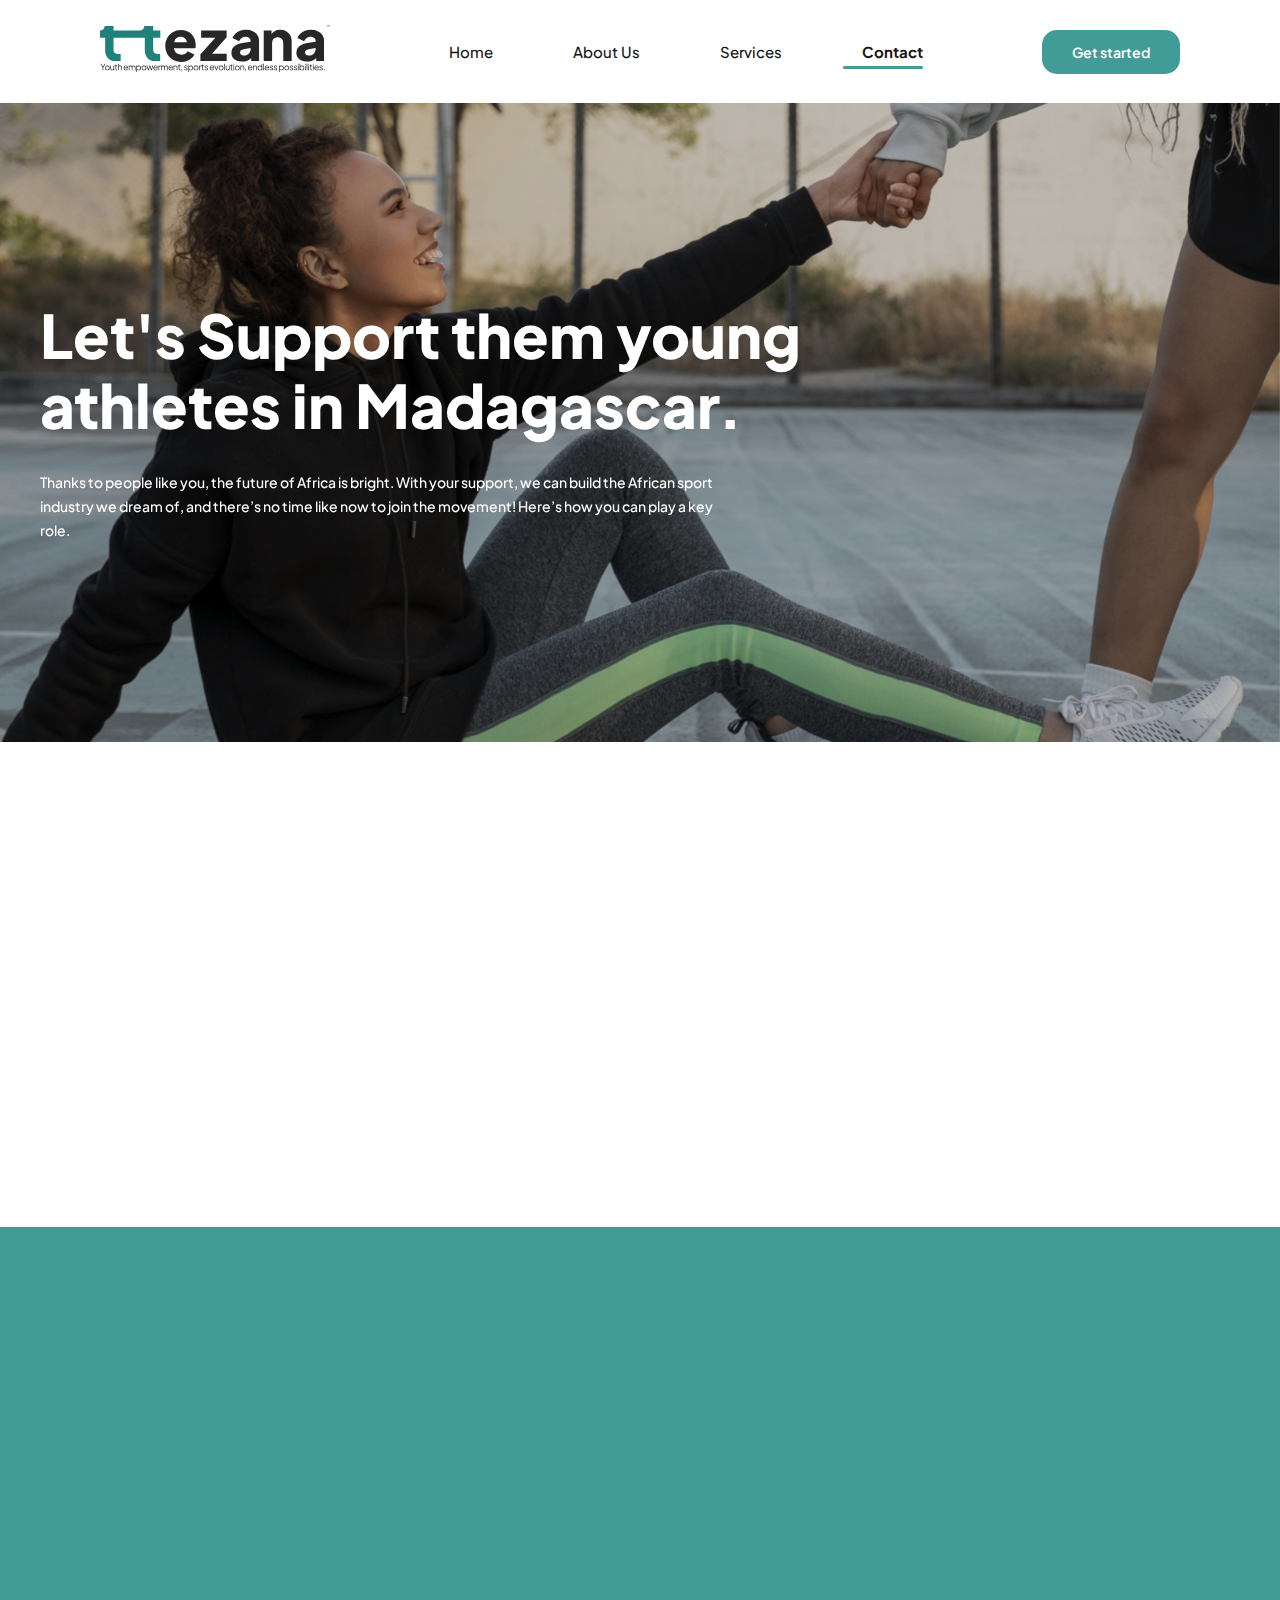
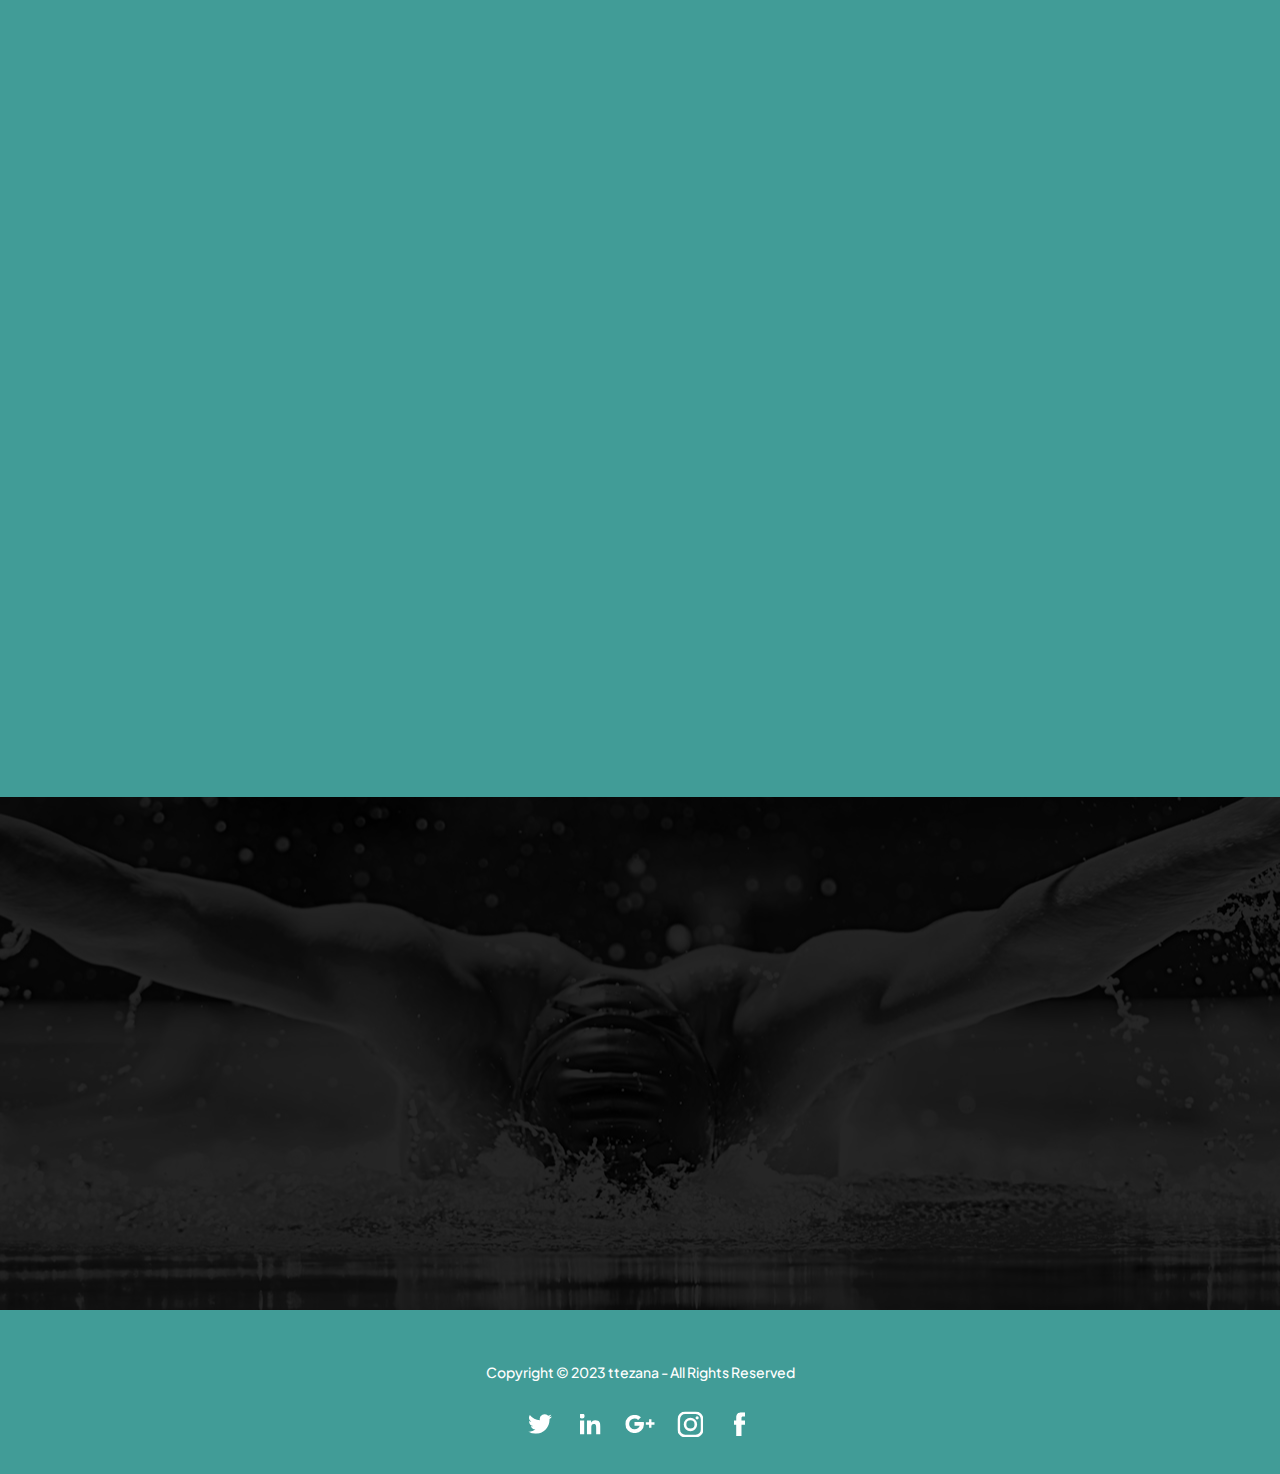
==== commit efd66411: "animation" ====
--- a/connect.html
+++ b/connect.html
@@ -30,10 +30,10 @@
       <div class="banner">
         <div class="wrapper">
           <div class="banner-texte">
-            <h1>
+            <h1 class="animate fade_up delay-300">
               Let's Support them young
               athletes in Madagascar. </h1>
-            <p class="chapo">
+            <p class="chapo animate fade_up delay-300">
               Thanks to people like you, the future of Africa is bright. With your support, we can build the African
               sport industry we dream of, and there’s no time like now to join the movement! Here’s how you can play a
               key role.
@@ -46,9 +46,9 @@
       </div>
       <div class="wrapper">
         <div class="intro">
-          <img src="./assets/img/connect.svg" alt="">
+          <img src="./assets/img/connect.svg" alt="" class="animate fade_up delay-300">
           <div class="intro-grid">
-            <div class="texte">
+            <div class="texte animate fade_up delay-300">
               <p>
                 Becoming a platform that connec ts local athletes with international institutions, increasing their
                 chances
@@ -61,7 +61,7 @@
                 will connect them with clubs/federations.
               </p>
             </div>
-            <div class="texte">
+            <div class="texte animate fade_up delay-300">
               "Welcome to Tetezana's Opportunities Matchmaker! This form is designed to connect Malagasy youths with
               tailor-made local and international professional opportunities in sports. By answering a few questions,
               we'll help you discover the ideal path, whether it's securing scholarships for student-athletes, finding
@@ -74,17 +74,66 @@
       <div class="bg-blue">
         <div class="wrapper">
           <div class="formulaire">
-            <div class="titre-main">
+            <div class="titre-main animate fade_up delay-200">
               Tetezana's Opportunities <br>
               Matchmaker Form
             </div>
-            <form class="form">
-                <div class="info-perso">
-                  <input type="text" name="" id="" placeholder="Name">
-                  <input type="mail" name="" id="" placeholder="Email">
-                  <input type="phone" name="" id="" placeholder="Phone">
-                  <input type="text" name="" id="" placeholder="Age">
+            <form class="form  ">
+                <div class="info-perso animate fade_up delay-200">
+                  <div class="name">
+                    <label for="">Name</label>
+                    <input type="text" name="" id="" placeholder="Name">
+                  </div>
+                  <div class="email">
+                    <label for="">Email</label>
+                    <input type="mail" name="" id="" placeholder="Email">
+                  </div>
+                  <div class="phone">
+                    <label for="">Phone</label>
+                    <input type="phone" name="" id="" placeholder="Phone">
+                  </div>
+                  <div class="age">
+                    <label for="">Age</label>
+                    <input type="text" name="" id="" placeholder="Age">
+                  </div>
+                  <select>
+                    <option data-display="gender">Female</option>
+                    <option value="2">Male</option>
+                  </select>
                 </div>
+                <div class="info-student  animate fade_up delay-200">
+                    <div class="interest">
+                      <label for="">Please select your areas of interest:</label>
+                      <select>
+                        <option data-display="Scholarships for student-athletes">Volunteer opportunities</option>
+                        <option value="2">Internship opportunities</option>
+                        <option value="2">Work placements
+                        </option>
+                        <option value="2">Professional placements</option>
+                      </select>
+                    </div>
+                    <div class="interest ">
+                      <label for="">Tell us more about your educational background and skills:</label>
+                      <select>
+                        <option data-display="Currently in high school">Currently in university</option>
+                        <option value="2">Early Professional
+                        </option>
+                      </select>
+                    </div>
+                </div>
+                <div class="quetions animate fade_up delay-200">
+                    <div class="carrer">
+                      <label for="
+                      ">What are your career goals and aspirations?</label>
+                      <input type="text" placeholder="Your Answer">
+                    </div>
+                    <div class="carrer">
+                      <label for="
+                      ">What are your career goals and aspirations?</label>
+                      <input type="text" placeholder="Your Answer">
+                    </div>
+                </div>
+                <button type="submit" class="btn btn-white btn-submit animate fade_up delay-200">Submit</button>
             </form>
           </div>
         </div>
@@ -92,14 +141,14 @@
       <div class="bg-image-3">
         <div class="wrapper">
           <div class="contact">
-            <div class="titre-main">
+            <div class="titre-main animate fade_up delay-200">
               Let's Support them young athletes in Madagascar.
             </div>
             <div class="btn-group">
-              <a href="" class="btn btn-white">Get Involved</a>
-              <a href="" class="btn btn-border">Donate</a>
-            </div>
-            <div class="reseaux">
+              <a href="" class="btn btn-white animate fade_up delay-200">Get Involved</a>
+              <a href="" class="btn btn-border animate fade_up delay-200">Donate</a>
+            </div>
+            <div class="reseaux animate fade_up delay-200">
               <a href=""><img src="/assets/img/twitter.svg" alt="" /></a>
               <a href=""><img src="/assets/img/linkedin.svg" alt="" /></a>
               <a href=""><img src="/assets/img/google.svg" alt="" /></a>
@@ -132,6 +181,7 @@
   <script src="assets/js/jquery.min.js"></script>
   <script src="assets/js/main.js"></script>
   <script src="assets/js/slick.min.js"></script>
+  <script src="assets/js/nice-select.js"></script>
   <script>
     $(document).ready(function () {
       $(".banner-image").slick({
@@ -164,6 +214,8 @@
         slidesToShow: 4,
         fade: false,
       });
+	$('select').niceSelect();
+
     })
   </script>
 </body>
--- a/style.min.css
+++ b/style.min.css
@@ -1 +1 @@
-@import"https://fonts.googleapis.com/css2?family=Plus+Jakarta+Sans:wght@400;500;700;800&display=swap";body{font:500 14px/24px "Plus Jakarta Sans",sans-serif;background:#fff;color:#fff}b,strong{font-weight:700}*::before,*::after{-webkit-box-sizing:border-box;box-sizing:border-box;-webkit-transition:all ease-in-out 400ms;transition:all ease-in-out 400ms}*{-webkit-box-sizing:border-box;box-sizing:border-box;margin:0;padding:0}a{text-decoration:none;-webkit-transition:all ease-in-out 400ms;transition:all ease-in-out 400ms;color:#014db9}ul{list-style:none}p:not(:last-of-type){margin-bottom:30px}#wrapper{position:relative;overflow-x:hidden;min-width:320px}::-webkit-scrollbar{width:6px}::-webkit-scrollbar-track{background:#f5f1f5}::-webkit-scrollbar-thumb{background:#191a33}.wrapper{position:relative;max-width:1380px;margin:0 auto;padding:0 40px}.btn{display:inline-block;padding:10px 30px;border-radius:15px;color:#fff;text-align:center;font-weight:600}h1,.titre-main{font:900 60px/70px "Plus jakarta sans"}.header{position:fixed;z-index:10;width:100%;display:-webkit-box;display:-ms-flexbox;display:flex;-webkit-box-pack:justify;-ms-flex-pack:justify;justify-content:space-between;padding:25px 100px;-webkit-box-align:center;-ms-flex-align:center;align-items:center;background:#fff}.header .logo a{display:block;width:230px}.header .logo img{width:100%;-o-object-fit:cover;object-fit:cover}.navbar-ul{display:-webkit-box;display:-ms-flexbox;display:flex;gap:80px;-webkit-box-align:center;-ms-flex-align:center;align-items:center}.navbar-ul li>a{display:inline-block;position:relative;font-size:15px;color:#161615}.navbar-ul li>a:after{content:"";position:absolute;width:0%;height:3px;border-radius:5px;bottom:-5px;right:0;background-color:#419c97}.navbar-ul li>a:hover::after{width:80px}.navbar-ul li.active a{font-weight:700}.navbar-ul li.active a::after{width:80px}.btn-header{background:#419c97}.footer{position:relative;background:#419c97;text-align:center;padding:50px 0 30px}.footer .reseaux{-webkit-box-pack:center;-ms-flex-pack:center;justify-content:center;margin-top:20px}.banner{position:relative}.banner .slick-slider{position:absolute}.banner-image{position:absolute;width:100%;height:100%;top:0;left:0;z-index:1}.banner-image img{display:block;-o-object-fit:cover;object-fit:cover;width:100%;height:100%}.banner::after{content:"";position:absolute;width:100%;height:100%;background:#000;top:0;left:0;opacity:.2;z-index:1}.banner .wrapper{position:inherit;display:grid;-webkit-box-align:center;-ms-flex-align:center;align-items:center;height:100%}.banner-texte{position:relative;z-index:2;margin:200px 0 100px;width:700px;padding:100px 0}.banner .chapo{margin-top:30px}.btn-group{margin-top:35px;width:450px;display:grid;grid-template-columns:1fr 1fr;gap:40px}.btn-white{background:#fff;color:#000}.btn-border{border:2px solid #fff}.reseaux{display:-webkit-box;display:-ms-flexbox;display:flex;gap:10px;-webkit-box-align:center;-ms-flex-align:center;align-items:center;margin-top:50px}.reseaux a{width:40px;height:40px;display:grid;-webkit-box-align:center;-ms-flex-align:center;align-items:center;-webkit-box-pack:center;-ms-flex-pack:center;justify-content:center}.reseaux a img{-webkit-transform:scale(0.7);transform:scale(0.7)}.bg-blue{position:relative;background:#419c97}.vision{position:relative;display:grid;grid-template-columns:1fr 1fr;padding:80px 0 120px}.vision .texte{margin-top:30px;padding-right:280px}.vision .texte .titre-main{margin-bottom:10px}.vision .picto{display:-webkit-box;display:-ms-flexbox;display:flex;margin-top:30px;font-size:30px;-webkit-box-align:end;-ms-flex-align:end;align-items:end;gap:15px}.vision .picto strong{display:block;margin-top:10px}.bloc-2{position:relative}.bloc-2 img{position:absolute;top:100px;display:block;left:50px;z-index:2}.bloc-2 .box{position:absolute;top:-30px;width:315px;height:315px;background-color:#272727;border-radius:35px;right:0;z-index:1}.bg-image-1{position:relative;background:url(./assets/img/about.jpg) no-repeat center;background-size:cover}.bg-image-1::after{content:"";position:absolute;width:100%;height:100%;background:#272727;top:0;left:0;opacity:.9;z-index:1}.about{position:relative;padding:100px 0;z-index:2;display:grid;grid-template-columns:1fr 1fr;gap:80px;-webkit-box-align:start;-ms-flex-align:start;align-items:start}.about .profil-detail .titre-main{font-size:45px;line-height:50px;margin:25px 0}.about .img-about{margin-bottom:30px}.about .img-about img{display:block;width:100%;height:300px;-o-object-fit:cover;object-fit:cover}.about .logo-detail-text{margin-top:30px}.team{padding:100px 0;position:relative;z-index:4;max-width:1500px}.team .item{margin:0 15px}.team .item img{width:100%;-o-object-fit:cover;object-fit:cover;border-radius:10px}.team .nom{font-size:20px;color:#fff;font-weight:800;margin-top:20px}.bg-image-2{position:relative;background:url(./assets/img/services.jpg) no-repeat top;background-size:cover}.bg-image-2::after{content:"";position:absolute;width:100%;height:100%;background:#419c97;top:0;left:0;opacity:.9;z-index:1}.services{position:relative;padding:80px 0 50px;z-index:2}.services-grid{margin:50px 0;display:grid;grid-template-columns:1fr 1fr 1fr;gap:30px}.services [class^=item] .icone{display:grid;-webkit-box-align:center;-ms-flex-align:center;align-items:center;-webkit-box-pack:center;-ms-flex-pack:center;justify-content:center;background:#fff;border-radius:10px;padding:20px 30px;margin-bottom:10px}.services [class^=item] .content{position:relative;background:#272727;padding:30px 10px 60px 30px;height:270px;overflow:hidden;-webkit-transition:all ease-in-out 400ms;transition:all ease-in-out 400ms}.services [class^=item] .content.show{height:75%;max-height:-webkit-fit-content;max-height:-moz-fit-content;max-height:fit-content}.services [class^=item] button{position:absolute;display:block;background:none;border:none;cursor:pointer;font:700 15px/25px "poppins";color:#fff;bottom:0;width:100%;left:0;text-align:left;padding:20px 30px;background:#272727}.services [class^=item]:nth-child(2) .content{background-color:#419c97}.services [class^=item]:nth-child(2) button{background-color:#419c97}.partenaires{position:relative;z-index:2;text-align:center;padding:80px 0}.partenaires-slick{margin:50px auto 0;max-width:600px}.bg-image-3{position:relative;background:#000}.bg-image-3::after{content:"";position:absolute;background-size:contain;width:100%;height:100%;background:url(./assets/img/contact.jpg) no-repeat center;top:0;left:0;opacity:.15;z-index:1}.contact{position:relative;z-index:2;padding:100px 0;max-width:800px}.slick-slider{position:relative;display:block;-webkit-box-sizing:border-box;box-sizing:border-box;-webkit-user-select:none;-moz-user-select:none;-ms-user-select:none;user-select:none;-webkit-touch-callout:none;-khtml-user-select:none;-ms-touch-action:pan-y;touch-action:pan-y;-webkit-tap-highlight-color:rgba(0,0,0,0)}.slick-list{position:relative;display:block;overflow:hidden;margin:0;padding:0;width:100%;height:100%}.slick-list:focus{outline:none}.slick-list.dragging{cursor:hand}.slick-slider .slick-track,.slick-slider .slick-list{-webkit-transform:translate3d(0 0, 0);transform:translate3d(0, 0, 0);width:100%;height:100%}.slick-track{position:relative;top:0;left:0;display:block}.slick-track:before,.slick-track:after{display:table;content:""}.slick-track:after{clear:both}.slick-loading .slick-track{visibility:hidden}.slick-slide{display:none;float:left;height:100%;min-height:1px}[dir=rtl] .slick-slide{float:right}.slick-slide img{display:block}.slick-slide.slick-loading img{display:none}.slick-slide.dragging img{pointer-events:none}.slick-initialized .slick-slide{display:block}.slick-loading .slick-slide{visibility:hidden}.slick-vertical .slick-slide{display:block;height:auto;border:1px solid rgba(0,0,0,0)}.slick-dots{font-size:0;line-height:0;text-align:center}.slick-dots li{display:inline-block;vertical-align:top}.slick-dots button{width:10px;height:10px;border-radius:50%;border:none;background:#fff;-webkit-transition:all ease-in-out 400ms;transition:all ease-in-out 400ms;padding:0;font-size:0}.slick-dots li.slick-active button{background:#000}.slick-arrow{width:60px;height:60px;border:0;padding:0;font-size:0;cursor:pointer}.slick-disabled{opacity:.5;cursor:default}.slick-prev{background:url("../images/arrow_prev.svg") 50% no-repeat #fff}.slick-next{background:url("../images/arrow_next.svg") 50% no-repeat #fff}.connect .banner-texte{width:768px}.connect .banner-texte p{width:700px}.intro{color:#272727;margin:80px 0}.intro-grid{display:grid;grid-template-columns:1fr 1fr;gap:200px;margin-top:30px}.formulaire{position:relative;padding:100px 0}input,select{background:none;border:1px solid #fff;border-radius:10px;color:#fff;font-size:16px;height:50px;padding:0 30px}input::-webkit-input-placeholder, select::-webkit-input-placeholder{color:#77c0bd}input::-moz-placeholder, select::-moz-placeholder{color:#77c0bd}input:-ms-input-placeholder, select:-ms-input-placeholder{color:#77c0bd}input::-ms-input-placeholder, select::-ms-input-placeholder{color:#77c0bd}input::placeholder,select::placeholder{color:#77c0bd}.info-perso{display:grid;margin-top:50px;grid-template-columns:1fr 1fr;gap:50px}/*# sourceMappingURL=style.min.css.map */+@import"https://fonts.googleapis.com/css2?family=Plus+Jakarta+Sans:wght@400;500;700;800&display=swap";body{font:500 14px/24px "Plus Jakarta Sans",sans-serif;background:#fff;color:#fff}b,strong{font-weight:700}*::before,*::after{-webkit-box-sizing:border-box;box-sizing:border-box;-webkit-transition:all ease-in-out 400ms;transition:all ease-in-out 400ms}*{-webkit-box-sizing:border-box;box-sizing:border-box;margin:0;padding:0}a{text-decoration:none;-webkit-transition:all ease-in-out 400ms;transition:all ease-in-out 400ms;color:#014db9}ul{list-style:none}p:not(:last-of-type){margin-bottom:30px}#wrapper{position:relative;overflow-x:hidden;min-width:320px}::-webkit-scrollbar{width:6px}::-webkit-scrollbar-track{background:#f5f1f5}::-webkit-scrollbar-thumb{background:#191a33}.wrapper{position:relative;max-width:1380px;margin:0 auto;padding:0 40px}.btn{display:inline-block;padding:10px 30px;border-radius:15px;color:#fff;text-align:center;font-weight:600}h1,.titre-main{font:900 60px/70px "Plus jakarta sans"}.nice-select{-webkit-tap-highlight-color:rgba(0,0,0,0);background-color:#fff;border-radius:5px;border:solid 1px #e8e8e8;-webkit-box-sizing:border-box;box-sizing:border-box;clear:both;cursor:pointer;display:block;float:left;font-family:inherit;font-size:14px;font-weight:normal;height:42px;line-height:40px;outline:none;padding-left:18px;padding-right:30px;position:relative;text-align:left !important;-webkit-transition:all .2s ease-in-out;transition:all .2s ease-in-out;-webkit-user-select:none;-moz-user-select:none;-ms-user-select:none;user-select:none;white-space:nowrap;width:auto}.nice-select:hover{border-color:#dbdbdb}.nice-select:active,.nice-select.open,.nice-select:focus{border-color:#999}.nice-select:after{border-bottom:2px solid #999;border-right:2px solid #999;content:"";display:block;height:5px;margin-top:-4px;pointer-events:none;position:absolute;right:12px;top:50%;-webkit-transform-origin:66% 66%;transform-origin:66% 66%;-webkit-transform:rotate(45deg);transform:rotate(45deg);-webkit-transition:all .15s ease-in-out;transition:all .15s ease-in-out;width:5px}.nice-select.open:after{-webkit-transform:rotate(-135deg);transform:rotate(-135deg)}.nice-select.open .list{opacity:1;pointer-events:auto;-webkit-transform:scale(1) translateY(0);transform:scale(1) translateY(0)}.nice-select.disabled{border-color:#ededed;color:#999;pointer-events:none}.nice-select.disabled:after{border-color:#ccc}.nice-select.wide{width:100%}.nice-select.wide .list{left:0 !important;right:0 !important}.nice-select.right{float:right}.nice-select.right .list{left:auto;right:0}.nice-select.small{font-size:12px;height:36px;line-height:34px}.nice-select.small:after{height:4px;width:4px}.nice-select.small .option{line-height:34px;min-height:34px}.nice-select .list{background-color:#fff;border-radius:5px;-webkit-box-shadow:0 0 0 1px rgba(68,68,68,.11);box-shadow:0 0 0 1px rgba(68,68,68,.11);-webkit-box-sizing:border-box;box-sizing:border-box;margin-top:4px;opacity:0;overflow:hidden;padding:0;pointer-events:none;position:absolute;top:100%;left:0;-webkit-transform-origin:50% 0;transform-origin:50% 0;-webkit-transform:scale(0.75) translateY(-21px);transform:scale(0.75) translateY(-21px);-webkit-transition:all .2s cubic-bezier(0.5, 0, 0, 1.25),opacity .15s ease-out;transition:all .2s cubic-bezier(0.5, 0, 0, 1.25),opacity .15s ease-out;z-index:9}.nice-select .list:hover .option:not(:hover){background-color:rgba(0,0,0,0) !important}.nice-select .option{cursor:pointer;font-weight:400;line-height:40px;list-style:none;min-height:40px;outline:none;padding-left:18px;padding-right:29px;text-align:left;-webkit-transition:all .2s;transition:all .2s}.nice-select .option:hover,.nice-select .option.focus,.nice-select .option.selected.focus{background-color:#f6f6f6}.nice-select .option.selected{font-weight:bold}.nice-select .option.disabled{background-color:rgba(0,0,0,0);color:#999;cursor:default}.no-csspointerevents .nice-select .list{display:none}.no-csspointerevents .nice-select.open .list{display:block}.animate.fade_in{opacity:0;-webkit-transition:opacity 600ms ease-out;transition:opacity 600ms ease-out;-webkit-transition-delay:0ms;transition-delay:0ms}.animate.fade_in.play{opacity:1}.animate.fade_up{opacity:0;-webkit-transition:opacity 600ms ease-out,-webkit-transform 600ms ease-out;transition:opacity 600ms ease-out,-webkit-transform 600ms ease-out;transition:opacity 600ms ease-out,transform 600ms ease-out;transition:opacity 600ms ease-out,transform 600ms ease-out,-webkit-transform 600ms ease-out;-webkit-transition-delay:0ms;transition-delay:0ms}.animate.fade_up.play{opacity:1;-webkit-transform:translateY(0);transform:translateY(0)}.animate.fade_down{opacity:0;-webkit-transition:opacity 600ms ease-out,-webkit-transform 600ms ease-out;transition:opacity 600ms ease-out,-webkit-transform 600ms ease-out;transition:opacity 600ms ease-out,transform 600ms ease-out;transition:opacity 600ms ease-out,transform 600ms ease-out,-webkit-transform 600ms ease-out;-webkit-transition-delay:0ms;transition-delay:0ms}.animate.fade_down.play{opacity:1;-webkit-transform:translateY(0);transform:translateY(0)}.animate.fade_left{opacity:0;-webkit-transition:opacity 600ms ease-out,-webkit-transform 600ms ease-out;transition:opacity 600ms ease-out,-webkit-transform 600ms ease-out;transition:opacity 600ms ease-out,transform 600ms ease-out;transition:opacity 600ms ease-out,transform 600ms ease-out,-webkit-transform 600ms ease-out;-webkit-transition-delay:0ms;transition-delay:0ms}.animate.fade_left.play{opacity:1;-webkit-transform:translateX(0);transform:translateX(0)}.animate.fade_right{opacity:0;-webkit-transition:opacity 600ms ease-out,-webkit-transform 600ms ease-out;transition:opacity 600ms ease-out,-webkit-transform 600ms ease-out;transition:opacity 600ms ease-out,transform 600ms ease-out;transition:opacity 600ms ease-out,transform 600ms ease-out,-webkit-transform 600ms ease-out;-webkit-transition-delay:0ms;transition-delay:0ms}.animate.fade_right.play{opacity:1;-webkit-transform:translateX(0);transform:translateX(0)}.animate.zoom_in{opacity:0;-webkit-transform:scale(0.9);transform:scale(0.9);-webkit-transition:opacity 400ms ease-out,-webkit-transform 800ms ease-out;transition:opacity 400ms ease-out,-webkit-transform 800ms ease-out;transition:opacity 400ms ease-out,transform 800ms ease-out;transition:opacity 400ms ease-out,transform 800ms ease-out,-webkit-transform 800ms ease-out;-webkit-transition-delay:0ms;transition-delay:0ms}.animate.zoom_in.play{opacity:1;-webkit-transform:scale(1);transform:scale(1)}.animate.rotate{-webkit-transform:rotate(-20deg);transform:rotate(-20deg);-webkit-transition:-webkit-transform 400ms ease-out;transition:-webkit-transform 400ms ease-out;transition:transform 400ms ease-out;transition:transform 400ms ease-out, -webkit-transform 400ms ease-out;-webkit-transition-delay:0ms;transition-delay:0ms}.animate.play.rotate{-webkit-transform:rotate(0deg);transform:rotate(0deg)}@media(min-width: 1201px){.animate.fade_up{-webkit-transform:translateY(40px);transform:translateY(40px)}.animate.fade_down{-webkit-transform:translateY(-40px);transform:translateY(-40px)}.animate.fade_left{-webkit-transform:translateX(-40px);transform:translateX(-40px)}.animate.fade_right{-webkit-transform:translateX(40px);transform:translateX(40px)}.animate.clip_ttb{-webkit-clip-path:inset(0 0 100% 0);clip-path:inset(0 0 100% 0);-webkit-transition:-webkit-clip-path 800ms ease-out;transition:-webkit-clip-path 800ms ease-out;transition:clip-path 800ms ease-out;transition:clip-path 800ms ease-out, -webkit-clip-path 800ms ease-out}.animate.clip_ttb.play{-webkit-clip-path:inset(-1px -1px -1px -1px);clip-path:inset(-1px -1px -1px -1px)}.animate.clip_btt{-webkit-clip-path:inset(100% 0 0 0);clip-path:inset(100% 0 0 0);-webkit-transition:-webkit-clip-path 800ms ease-out;transition:-webkit-clip-path 800ms ease-out;transition:clip-path 800ms ease-out;transition:clip-path 800ms ease-out, -webkit-clip-path 800ms ease-out}.animate.clip_btt.play{-webkit-clip-path:inset(-1px -1px -1px -1px);clip-path:inset(-1px -1px -1px -1px)}.animate.clip_ltr{-webkit-clip-path:inset(0 100% 0 0);clip-path:inset(0 100% 0 0);-webkit-transition:-webkit-clip-path 800ms ease-out;transition:-webkit-clip-path 800ms ease-out;transition:clip-path 800ms ease-out;transition:clip-path 800ms ease-out, -webkit-clip-path 800ms ease-out}.animate.clip_ltr.play{-webkit-clip-path:inset(-1px -1px -1px -1px);clip-path:inset(-1px -1px -1px -1px)}.animate.clip_rtl{-webkit-clip-path:inset(0 0 0 100%);clip-path:inset(0 0 0 100%);-webkit-transition:-webkit-clip-path 800ms ease-out;transition:-webkit-clip-path 800ms ease-out;transition:clip-path 800ms ease-out;transition:clip-path 800ms ease-out, -webkit-clip-path 800ms ease-out}.animate.clip_rtl.play{-webkit-clip-path:inset(-1px -1px -1px -1px);clip-path:inset(-1px -1px -1px -1px)}.animate.delay-200{-webkit-transition-delay:200ms;transition-delay:200ms}.animate.delay-300{-webkit-transition-delay:300ms;transition-delay:300ms}.animate.delay-400{-webkit-transition-delay:400ms;transition-delay:400ms}.animate.delay-500{-webkit-transition-delay:500ms;transition-delay:500ms}.animate.delay-600{-webkit-transition-delay:600ms;transition-delay:600ms}.animate.delay-700{-webkit-transition-delay:700ms;transition-delay:700ms}.animate.delay-800{-webkit-transition-delay:800ms;transition-delay:800ms}.animate.delay-900{-webkit-transition-delay:900ms;transition-delay:900ms}.animate.delay-1000{-webkit-transition-delay:1000ms;transition-delay:1000ms}.animate.delay-1100{-webkit-transition-delay:1100ms;transition-delay:1100ms}.animate.delay-1200{-webkit-transition-delay:1200ms;transition-delay:1200ms}}@media(max-width: 1200px){.animate.fade_in.play,.animate.fade_up.play,.animate.rotate.play{-webkit-transition-delay:300ms;transition-delay:300ms}.animate.clip_ttb,.animate.clip_ltr,.animate.clip_rtl{opacity:0;-webkit-transition:opacity 800ms ease-out;transition:opacity 800ms ease-out;-webkit-transition-delay:0ms;transition-delay:0ms}.animate.clip_ttb.play,.animate.clip_ltr.play,.animate.clip_rtl.play{opacity:1;-webkit-transition-delay:300ms;transition-delay:300ms}}.animate .fade_in{opacity:0;-webkit-transition:opacity 600ms ease-out;transition:opacity 600ms ease-out;-webkit-transition-delay:0ms;transition-delay:0ms}.animate.play .fade_in{opacity:1}.animate .fade_up{opacity:0;-webkit-transition:opacity 600ms ease-out,-webkit-transform 600ms ease-out;transition:opacity 600ms ease-out,-webkit-transform 600ms ease-out;transition:opacity 600ms ease-out,transform 600ms ease-out;transition:opacity 600ms ease-out,transform 600ms ease-out,-webkit-transform 600ms ease-out;-webkit-transition-delay:0ms;transition-delay:0ms}.animate.play .fade_up{opacity:1;-webkit-transform:translateY(0);transform:translateY(0)}.animate .fade_down{opacity:0;-webkit-transition:opacity 600ms ease-out,-webkit-transform 600ms ease-out;transition:opacity 600ms ease-out,-webkit-transform 600ms ease-out;transition:opacity 600ms ease-out,transform 600ms ease-out;transition:opacity 600ms ease-out,transform 600ms ease-out,-webkit-transform 600ms ease-out;-webkit-transition-delay:0ms;transition-delay:0ms}.animate.play .fade_down{opacity:1;-webkit-transform:translateY(0);transform:translateY(0)}.animate .fade_left{opacity:0;-webkit-transition:opacity 600ms ease-out,-webkit-transform 600ms ease-out;transition:opacity 600ms ease-out,-webkit-transform 600ms ease-out;transition:opacity 600ms ease-out,transform 600ms ease-out;transition:opacity 600ms ease-out,transform 600ms ease-out,-webkit-transform 600ms ease-out;-webkit-transition-delay:0ms;transition-delay:0ms}.animate.play .fade_right{opacity:1;-webkit-transform:translateX(0);transform:translateX(0)}.animate .fade_right{opacity:0;-webkit-transition:opacity 600ms ease-out,-webkit-transform 600ms ease-out;transition:opacity 600ms ease-out,-webkit-transform 600ms ease-out;transition:opacity 600ms ease-out,transform 600ms ease-out;transition:opacity 600ms ease-out,transform 600ms ease-out,-webkit-transform 600ms ease-out;-webkit-transition-delay:0ms;transition-delay:0ms}.animate.play .fade_left{opacity:1;-webkit-transform:translateX(0);transform:translateX(0)}.animate .zoom_in{opacity:0;-webkit-transform:scale(0.9);transform:scale(0.9);-webkit-transition:opacity 400ms ease-out,-webkit-transform 800ms ease-out;transition:opacity 400ms ease-out,-webkit-transform 800ms ease-out;transition:opacity 400ms ease-out,transform 800ms ease-out;transition:opacity 400ms ease-out,transform 800ms ease-out,-webkit-transform 800ms ease-out;-webkit-transition-delay:0ms;transition-delay:0ms}.animate.play .zoom_in{opacity:1;-webkit-transform:scale(1);transform:scale(1)}.animate .rotate{-webkit-transform:rotate(-20deg);transform:rotate(-20deg);-webkit-transition:-webkit-transform 400ms ease-out;transition:-webkit-transform 400ms ease-out;transition:transform 400ms ease-out;transition:transform 400ms ease-out, -webkit-transform 400ms ease-out;-webkit-transition-delay:0ms;transition-delay:0ms}.animate.play .rotate{-webkit-transform:rotate(0deg);transform:rotate(0deg)}@media(min-width: 1201px){.animate .fade_up{-webkit-transform:translateY(40px);transform:translateY(40px)}.animate .fade_down{-webkit-transform:translateY(-40px);transform:translateY(-40px)}.animate .fade_left{-webkit-transform:translateX(-40px);transform:translateX(-40px)}.animate .fade_right{-webkit-transform:translateX(40px);transform:translateX(40px)}.animate .delay-200{-webkit-transition-delay:200ms;transition-delay:200ms}.animate .delay-300{-webkit-transition-delay:300ms;transition-delay:300ms}.animate .delay-400{-webkit-transition-delay:400ms;transition-delay:400ms}.animate .delay-500{-webkit-transition-delay:500ms;transition-delay:500ms}.animate .delay-600{-webkit-transition-delay:600ms;transition-delay:600ms}.animate .delay-700{-webkit-transition-delay:700ms;transition-delay:700ms}.animate .delay-800{-webkit-transition-delay:800ms;transition-delay:800ms}.animate .delay-900{-webkit-transition-delay:900ms;transition-delay:900ms}.animate .delay-1000{-webkit-transition-delay:1000ms;transition-delay:1000ms}.animate .delay-1100{-webkit-transition-delay:1100ms;transition-delay:1100ms}.animate .delay-1200{-webkit-transition-delay:1200ms;transition-delay:1200ms}}@media(max-width: 1200px){.animate.play .fade_in,.animate.play .fade_up,.animate.play .rotate,.animate.play .zoom_in{-webkit-transition-delay:300ms;transition-delay:300ms}}.wave{-webkit-animation:wave 6s ease-in-out infinite;animation:wave 6s ease-in-out infinite}@-webkit-keyframes wave{0%{left:-3vw;-webkit-transform:rotate(-1deg);transform:rotate(-1deg)}50%{left:0;-webkit-transform:rotate(1deg);transform:rotate(1deg)}100%{left:-3vw;-webkit-transform:rotate(-1deg);transform:rotate(-1deg)}}@keyframes wave{0%{left:-3vw;-webkit-transform:rotate(-1deg);transform:rotate(-1deg)}50%{left:0;-webkit-transform:rotate(1deg);transform:rotate(1deg)}100%{left:-3vw;-webkit-transform:rotate(-1deg);transform:rotate(-1deg)}}.header{position:fixed;z-index:10;width:100%;display:-webkit-box;display:-ms-flexbox;display:flex;-webkit-box-pack:justify;-ms-flex-pack:justify;justify-content:space-between;padding:25px 100px;-webkit-box-align:center;-ms-flex-align:center;align-items:center;background:#fff;-webkit-transition:all ease-in-out 400ms;transition:all ease-in-out 400ms}.header .logo a{display:block;width:230px}.header .logo img{width:100%;-o-object-fit:cover;object-fit:cover}.sticky .header{-webkit-box-shadow:0 0 30px 0 rgba(0,0,0,.1);box-shadow:0 0 30px 0 rgba(0,0,0,.1);padding:15px 100px}.navbar-ul{display:-webkit-box;display:-ms-flexbox;display:flex;gap:80px;-webkit-box-align:center;-ms-flex-align:center;align-items:center}.navbar-ul li>a{display:inline-block;position:relative;font-size:15px;color:#161615}.navbar-ul li>a:after{content:"";position:absolute;width:0%;height:3px;border-radius:5px;bottom:-5px;right:0;background-color:#419c97}.navbar-ul li>a:hover::after{width:80px}.navbar-ul li.active a{font-weight:700}.navbar-ul li.active a::after{width:80px}.btn-header{background:#419c97}.footer{position:relative;background:#419c97;text-align:center;padding:50px 0 30px}.footer .reseaux{-webkit-box-pack:center;-ms-flex-pack:center;justify-content:center;margin-top:20px}.banner{position:relative}.banner .slick-slider{position:absolute}.banner-image{position:absolute;width:100%;height:100%;top:0;left:0;z-index:1}.banner-image img{display:block;-o-object-fit:cover;object-fit:cover;width:100%;height:100%}.banner::after{content:"";position:absolute;width:100%;height:100%;background:#000;top:0;left:0;opacity:.2;z-index:1}.banner .wrapper{position:inherit;display:grid;-webkit-box-align:center;-ms-flex-align:center;align-items:center;height:100%}.banner-texte{position:relative;z-index:2;margin:200px 0 100px;width:700px;padding:100px 0}.banner .chapo{margin-top:30px}.btn-group{margin-top:35px;width:450px;display:grid;grid-template-columns:1fr 1fr;gap:40px}.btn-white{background:#fff;color:#000}.btn-border{border:2px solid #fff}.reseaux{display:-webkit-box;display:-ms-flexbox;display:flex;gap:10px;-webkit-box-align:center;-ms-flex-align:center;align-items:center;margin-top:50px}.reseaux a{width:40px;height:40px;display:grid;-webkit-box-align:center;-ms-flex-align:center;align-items:center;-webkit-box-pack:center;-ms-flex-pack:center;justify-content:center}.reseaux a img{-webkit-transform:scale(0.7);transform:scale(0.7)}.bg-blue{position:relative;background:#419c97}.vision{position:relative;display:grid;grid-template-columns:1fr 1fr;padding:80px 0 120px}.vision .texte{margin-top:30px;padding-right:280px}.vision .texte .titre-main{margin-bottom:10px}.vision .picto{display:-webkit-box;display:-ms-flexbox;display:flex;margin-top:30px;font-size:30px;-webkit-box-align:end;-ms-flex-align:end;align-items:end;gap:15px}.vision .picto strong{display:block;margin-top:10px}.bloc-2{position:relative}.bloc-2 img{position:absolute;top:100px;display:block;left:50px;z-index:2}.bloc-2 .box{position:absolute;top:-30px;width:315px;height:315px;background-color:#272727;border-radius:35px;right:0;z-index:1}.bg-image-1{position:relative;background:url(./assets/img/about.jpg) no-repeat center;background-size:cover}.bg-image-1::after{content:"";position:absolute;width:100%;height:100%;background:#272727;top:0;left:0;opacity:.9;z-index:1}.about{position:relative;padding:100px 0;z-index:2;display:grid;grid-template-columns:1fr 1fr;gap:80px;-webkit-box-align:start;-ms-flex-align:start;align-items:start}.about .profil-detail .titre-main{font-size:45px;line-height:50px;margin:25px 0}.about .img-about{margin-bottom:30px}.about .img-about img{display:block;width:100%;height:300px;-o-object-fit:cover;object-fit:cover}.about .logo-detail-text{margin-top:30px}.team{padding:100px 0;position:relative;z-index:4;max-width:1500px}.team .item{margin:0 15px}.team .item img{width:100%;-o-object-fit:cover;object-fit:cover;border-radius:10px}.team .nom{font-size:20px;color:#fff;font-weight:800;margin-top:20px}.bg-image-2{position:relative;background:url(./assets/img/services.jpg) no-repeat top;background-size:cover}.bg-image-2::after{content:"";position:absolute;width:100%;height:100%;background:#419c97;top:0;left:0;opacity:.9;z-index:1}.services{position:relative;padding:80px 0 50px;z-index:2}.services-grid{margin:50px 0;display:grid;grid-template-columns:1fr 1fr 1fr;gap:30px}.services [class^=item] .icone{display:grid;-webkit-box-align:center;-ms-flex-align:center;align-items:center;-webkit-box-pack:center;-ms-flex-pack:center;justify-content:center;background:#fff;border-radius:10px;padding:20px 30px;margin-bottom:10px}.services [class^=item] .content{position:relative;background:#272727;padding:30px 10px 60px 30px;height:270px;overflow:hidden;-webkit-transition:all ease-in-out 400ms;transition:all ease-in-out 400ms}.services [class^=item] .content.show{height:75%;max-height:-webkit-fit-content;max-height:-moz-fit-content;max-height:fit-content}.services [class^=item] button{position:absolute;display:block;background:none;border:none;cursor:pointer;font:700 15px/25px "poppins";color:#fff;bottom:0;width:100%;left:0;text-align:left;padding:20px 30px;background:#272727}.services [class^=item]:nth-child(2) .content{background-color:#419c97}.services [class^=item]:nth-child(2) button{background-color:#419c97}.partenaires{position:relative;z-index:2;text-align:center;padding:80px 0}.partenaires-slick{margin:50px auto 0;max-width:600px}.bg-image-3{position:relative;background:#000}.bg-image-3::after{content:"";position:absolute;background-size:contain;width:100%;height:100%;background:url(./assets/img/contact.jpg) no-repeat center;top:0;left:0;opacity:.15;z-index:1}.contact{position:relative;z-index:2;padding:100px 0;max-width:800px}.slick-slider{position:relative;display:block;-webkit-box-sizing:border-box;box-sizing:border-box;-webkit-user-select:none;-moz-user-select:none;-ms-user-select:none;user-select:none;-webkit-touch-callout:none;-khtml-user-select:none;-ms-touch-action:pan-y;touch-action:pan-y;-webkit-tap-highlight-color:rgba(0,0,0,0)}.slick-list{position:relative;display:block;overflow:hidden;margin:0;padding:0;width:100%;height:100%}.slick-list:focus{outline:none}.slick-list.dragging{cursor:hand}.slick-slider .slick-track,.slick-slider .slick-list{-webkit-transform:translate3d(0 0, 0);transform:translate3d(0, 0, 0);width:100%;height:100%}.slick-track{position:relative;top:0;left:0;display:block}.slick-track:before,.slick-track:after{display:table;content:""}.slick-track:after{clear:both}.slick-loading .slick-track{visibility:hidden}.slick-slide{display:none;float:left;height:100%;min-height:1px}[dir=rtl] .slick-slide{float:right}.slick-slide img{display:block}.slick-slide.slick-loading img{display:none}.slick-slide.dragging img{pointer-events:none}.slick-initialized .slick-slide{display:block}.slick-loading .slick-slide{visibility:hidden}.slick-vertical .slick-slide{display:block;height:auto;border:1px solid rgba(0,0,0,0)}.slick-dots{font-size:0;line-height:0;text-align:center}.slick-dots li{display:inline-block;vertical-align:top}.slick-dots button{width:10px;height:10px;border-radius:50%;border:none;background:#fff;-webkit-transition:all ease-in-out 400ms;transition:all ease-in-out 400ms;padding:0;font-size:0}.slick-dots li.slick-active button{background:#000}.slick-arrow{width:60px;height:60px;border:0;padding:0;font-size:0;cursor:pointer}.slick-disabled{opacity:.5;cursor:default}.slick-prev{background:url("../images/arrow_prev.svg") 50% no-repeat #fff}.slick-next{background:url("../images/arrow_next.svg") 50% no-repeat #fff}.connect .banner-texte{width:768px}.connect .banner-texte p{width:700px}.intro{color:#272727;margin:80px 0}.intro-grid{display:grid;grid-template-columns:1fr 1fr;gap:200px;margin-top:30px}.formulaire{position:relative;padding:80px 0}input{background:none;border:1px solid #fff;border-radius:10px;color:#fff;font-size:14px;height:50px;padding:0 20px;font-family:"poppins";width:100%}input::-webkit-input-placeholder{color:#77c0bd}input::-moz-placeholder{color:#77c0bd}input:-ms-input-placeholder{color:#77c0bd}input::-ms-input-placeholder{color:#77c0bd}input::placeholder{color:#77c0bd}label{display:block;margin-bottom:10px;font-size:16px;font-weight:500}.nice-select{background:none;height:50px;border-radius:10px;font-size:14px;line-height:50px;width:100%}.nice-select:after{border:none;background:url(./assets/img/select.svg) no-repeat center;height:20px;width:20px;-webkit-transform:rotate(0);transform:rotate(0);top:15px;margin-top:0}.nice-select.open::after{-webkit-transform:none;transform:none}.nice-select:active,.nice-select.open,.nice-select:focus{border-color:#fff}.nice-select .option:hover,.nice-select .option.focus,.nice-select .option.selected.focus{background:#272727}.formulaire .nice-select .list{width:100%;background:#a6d6d4}.info-perso{display:grid;margin-top:50px;grid-template-columns:1fr 1fr;gap:50px}.info-student{margin-top:50px;display:grid;grid-template-columns:1fr 1fr;gap:50px}.quetions{display:grid;gap:50px;margin-top:50px;width:calc(50% - 25px)}.btn-submit{font-size:15px;font-family:"poppins";width:200px;border:none;height:50px;margin-top:50px;cursor:pointer}/*# sourceMappingURL=style.min.css.map */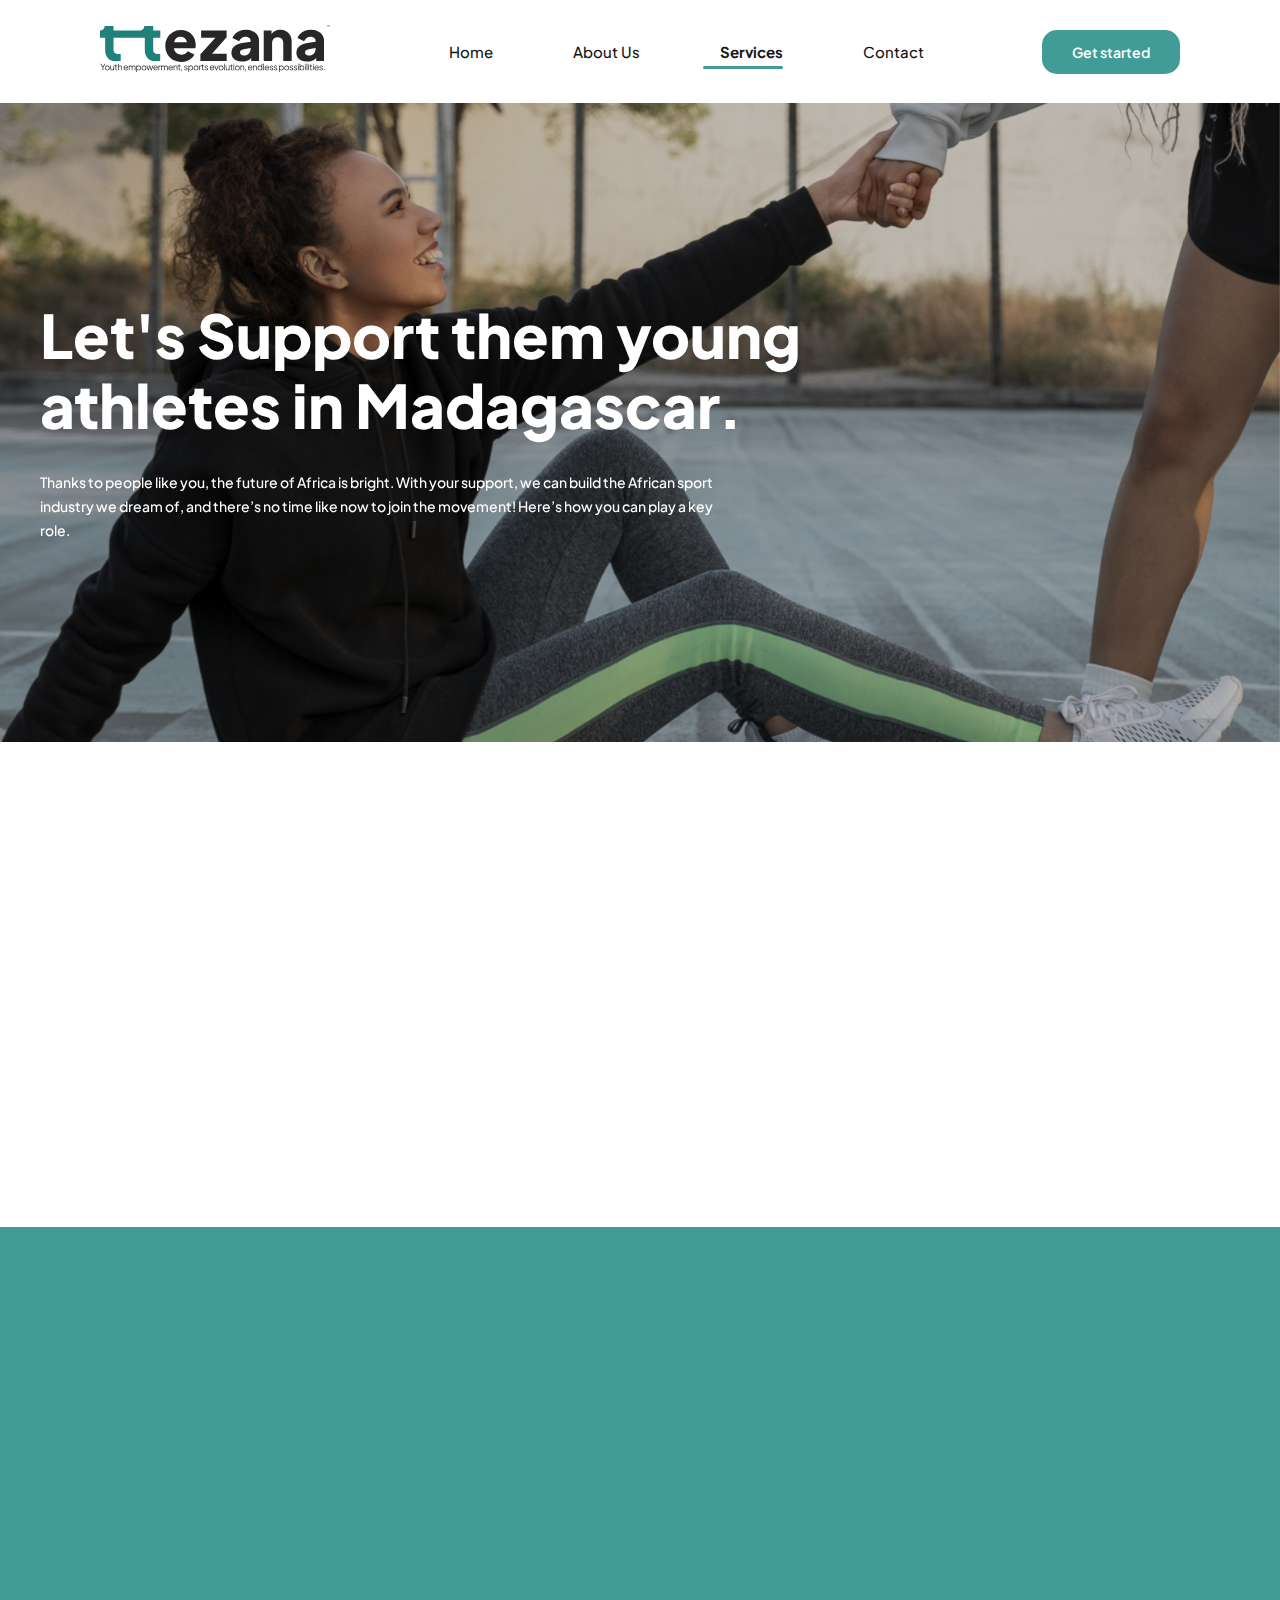
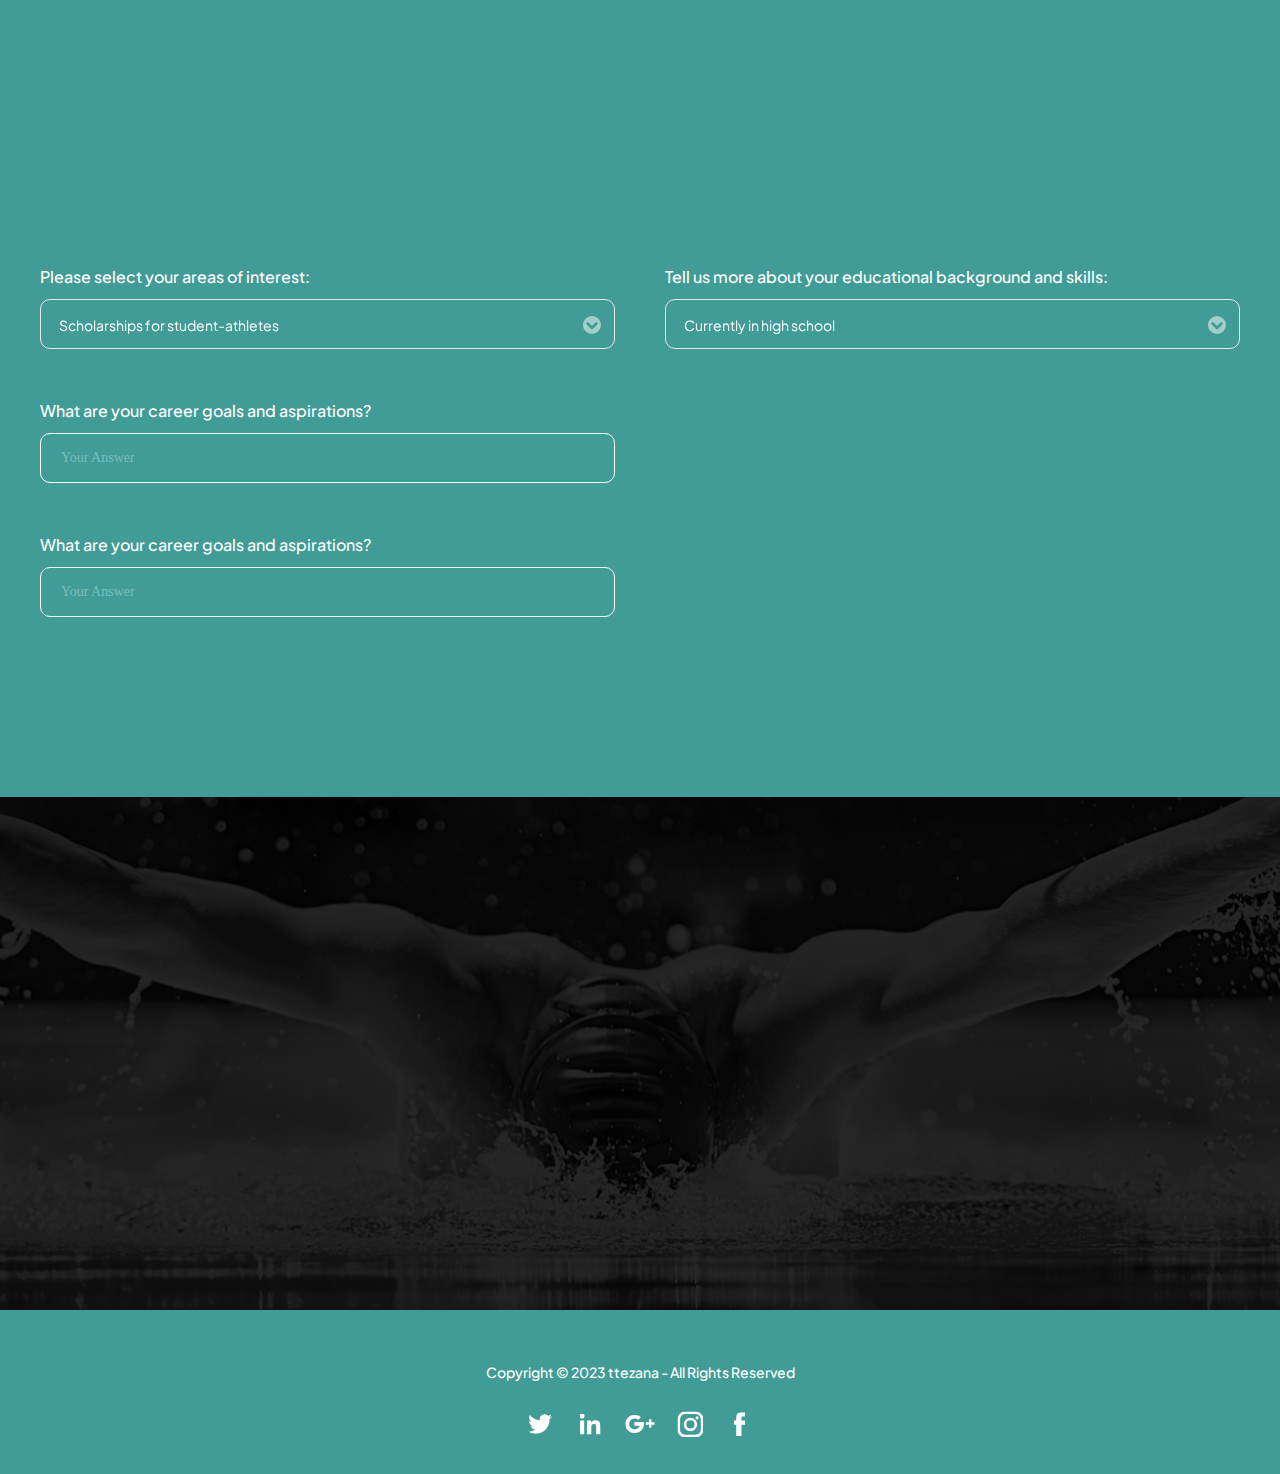
==== commit 6d226197: "maj farany" ====
--- a/connect.html
+++ b/connect.html
@@ -19,8 +19,8 @@
         <ul class="navbar-ul">
           <li><a href="index.html">Home</a></li>
           <li><a href="a-propos.html">About Us</a></li>
-          <li><a href="services.html">Services</a></li>
-          <li  class="active"><a href="connect.html">Contact</a></li>
+          <li class="active"><a href="connect.html">Services</a></li>
+          <li  ><a href="">Contact</a></li>
         </ul>
       </nav>
       <a href="" class="btn btn-header"> Get started </a>
@@ -101,7 +101,8 @@
                     <option value="2">Male</option>
                   </select>
                 </div>
-                <div class="info-student  animate fade_up delay-200">
+                
+                <div class="info-student">
                     <div class="interest">
                       <label for="">Please select your areas of interest:</label>
                       <select>
@@ -121,7 +122,7 @@
                       </select>
                     </div>
                 </div>
-                <div class="quetions animate fade_up delay-200">
+                <div class="quetions ">
                     <div class="carrer">
                       <label for="
                       ">What are your career goals and aspirations?</label>
--- a/style.min.css
+++ b/style.min.css
@@ -1 +1 @@
-@import"https://fonts.googleapis.com/css2?family=Plus+Jakarta+Sans:wght@400;500;700;800&display=swap";body{font:500 14px/24px "Plus Jakarta Sans",sans-serif;background:#fff;color:#fff}b,strong{font-weight:700}*::before,*::after{-webkit-box-sizing:border-box;box-sizing:border-box;-webkit-transition:all ease-in-out 400ms;transition:all ease-in-out 400ms}*{-webkit-box-sizing:border-box;box-sizing:border-box;margin:0;padding:0}a{text-decoration:none;-webkit-transition:all ease-in-out 400ms;transition:all ease-in-out 400ms;color:#014db9}ul{list-style:none}p:not(:last-of-type){margin-bottom:30px}#wrapper{position:relative;overflow-x:hidden;min-width:320px}::-webkit-scrollbar{width:6px}::-webkit-scrollbar-track{background:#f5f1f5}::-webkit-scrollbar-thumb{background:#191a33}.wrapper{position:relative;max-width:1380px;margin:0 auto;padding:0 40px}.btn{display:inline-block;padding:10px 30px;border-radius:15px;color:#fff;text-align:center;font-weight:600}h1,.titre-main{font:900 60px/70px "Plus jakarta sans"}.nice-select{-webkit-tap-highlight-color:rgba(0,0,0,0);background-color:#fff;border-radius:5px;border:solid 1px #e8e8e8;-webkit-box-sizing:border-box;box-sizing:border-box;clear:both;cursor:pointer;display:block;float:left;font-family:inherit;font-size:14px;font-weight:normal;height:42px;line-height:40px;outline:none;padding-left:18px;padding-right:30px;position:relative;text-align:left !important;-webkit-transition:all .2s ease-in-out;transition:all .2s ease-in-out;-webkit-user-select:none;-moz-user-select:none;-ms-user-select:none;user-select:none;white-space:nowrap;width:auto}.nice-select:hover{border-color:#dbdbdb}.nice-select:active,.nice-select.open,.nice-select:focus{border-color:#999}.nice-select:after{border-bottom:2px solid #999;border-right:2px solid #999;content:"";display:block;height:5px;margin-top:-4px;pointer-events:none;position:absolute;right:12px;top:50%;-webkit-transform-origin:66% 66%;transform-origin:66% 66%;-webkit-transform:rotate(45deg);transform:rotate(45deg);-webkit-transition:all .15s ease-in-out;transition:all .15s ease-in-out;width:5px}.nice-select.open:after{-webkit-transform:rotate(-135deg);transform:rotate(-135deg)}.nice-select.open .list{opacity:1;pointer-events:auto;-webkit-transform:scale(1) translateY(0);transform:scale(1) translateY(0)}.nice-select.disabled{border-color:#ededed;color:#999;pointer-events:none}.nice-select.disabled:after{border-color:#ccc}.nice-select.wide{width:100%}.nice-select.wide .list{left:0 !important;right:0 !important}.nice-select.right{float:right}.nice-select.right .list{left:auto;right:0}.nice-select.small{font-size:12px;height:36px;line-height:34px}.nice-select.small:after{height:4px;width:4px}.nice-select.small .option{line-height:34px;min-height:34px}.nice-select .list{background-color:#fff;border-radius:5px;-webkit-box-shadow:0 0 0 1px rgba(68,68,68,.11);box-shadow:0 0 0 1px rgba(68,68,68,.11);-webkit-box-sizing:border-box;box-sizing:border-box;margin-top:4px;opacity:0;overflow:hidden;padding:0;pointer-events:none;position:absolute;top:100%;left:0;-webkit-transform-origin:50% 0;transform-origin:50% 0;-webkit-transform:scale(0.75) translateY(-21px);transform:scale(0.75) translateY(-21px);-webkit-transition:all .2s cubic-bezier(0.5, 0, 0, 1.25),opacity .15s ease-out;transition:all .2s cubic-bezier(0.5, 0, 0, 1.25),opacity .15s ease-out;z-index:9}.nice-select .list:hover .option:not(:hover){background-color:rgba(0,0,0,0) !important}.nice-select .option{cursor:pointer;font-weight:400;line-height:40px;list-style:none;min-height:40px;outline:none;padding-left:18px;padding-right:29px;text-align:left;-webkit-transition:all .2s;transition:all .2s}.nice-select .option:hover,.nice-select .option.focus,.nice-select .option.selected.focus{background-color:#f6f6f6}.nice-select .option.selected{font-weight:bold}.nice-select .option.disabled{background-color:rgba(0,0,0,0);color:#999;cursor:default}.no-csspointerevents .nice-select .list{display:none}.no-csspointerevents .nice-select.open .list{display:block}.animate.fade_in{opacity:0;-webkit-transition:opacity 600ms ease-out;transition:opacity 600ms ease-out;-webkit-transition-delay:0ms;transition-delay:0ms}.animate.fade_in.play{opacity:1}.animate.fade_up{opacity:0;-webkit-transition:opacity 600ms ease-out,-webkit-transform 600ms ease-out;transition:opacity 600ms ease-out,-webkit-transform 600ms ease-out;transition:opacity 600ms ease-out,transform 600ms ease-out;transition:opacity 600ms ease-out,transform 600ms ease-out,-webkit-transform 600ms ease-out;-webkit-transition-delay:0ms;transition-delay:0ms}.animate.fade_up.play{opacity:1;-webkit-transform:translateY(0);transform:translateY(0)}.animate.fade_down{opacity:0;-webkit-transition:opacity 600ms ease-out,-webkit-transform 600ms ease-out;transition:opacity 600ms ease-out,-webkit-transform 600ms ease-out;transition:opacity 600ms ease-out,transform 600ms ease-out;transition:opacity 600ms ease-out,transform 600ms ease-out,-webkit-transform 600ms ease-out;-webkit-transition-delay:0ms;transition-delay:0ms}.animate.fade_down.play{opacity:1;-webkit-transform:translateY(0);transform:translateY(0)}.animate.fade_left{opacity:0;-webkit-transition:opacity 600ms ease-out,-webkit-transform 600ms ease-out;transition:opacity 600ms ease-out,-webkit-transform 600ms ease-out;transition:opacity 600ms ease-out,transform 600ms ease-out;transition:opacity 600ms ease-out,transform 600ms ease-out,-webkit-transform 600ms ease-out;-webkit-transition-delay:0ms;transition-delay:0ms}.animate.fade_left.play{opacity:1;-webkit-transform:translateX(0);transform:translateX(0)}.animate.fade_right{opacity:0;-webkit-transition:opacity 600ms ease-out,-webkit-transform 600ms ease-out;transition:opacity 600ms ease-out,-webkit-transform 600ms ease-out;transition:opacity 600ms ease-out,transform 600ms ease-out;transition:opacity 600ms ease-out,transform 600ms ease-out,-webkit-transform 600ms ease-out;-webkit-transition-delay:0ms;transition-delay:0ms}.animate.fade_right.play{opacity:1;-webkit-transform:translateX(0);transform:translateX(0)}.animate.zoom_in{opacity:0;-webkit-transform:scale(0.9);transform:scale(0.9);-webkit-transition:opacity 400ms ease-out,-webkit-transform 800ms ease-out;transition:opacity 400ms ease-out,-webkit-transform 800ms ease-out;transition:opacity 400ms ease-out,transform 800ms ease-out;transition:opacity 400ms ease-out,transform 800ms ease-out,-webkit-transform 800ms ease-out;-webkit-transition-delay:0ms;transition-delay:0ms}.animate.zoom_in.play{opacity:1;-webkit-transform:scale(1);transform:scale(1)}.animate.rotate{-webkit-transform:rotate(-20deg);transform:rotate(-20deg);-webkit-transition:-webkit-transform 400ms ease-out;transition:-webkit-transform 400ms ease-out;transition:transform 400ms ease-out;transition:transform 400ms ease-out, -webkit-transform 400ms ease-out;-webkit-transition-delay:0ms;transition-delay:0ms}.animate.play.rotate{-webkit-transform:rotate(0deg);transform:rotate(0deg)}@media(min-width: 1201px){.animate.fade_up{-webkit-transform:translateY(40px);transform:translateY(40px)}.animate.fade_down{-webkit-transform:translateY(-40px);transform:translateY(-40px)}.animate.fade_left{-webkit-transform:translateX(-40px);transform:translateX(-40px)}.animate.fade_right{-webkit-transform:translateX(40px);transform:translateX(40px)}.animate.clip_ttb{-webkit-clip-path:inset(0 0 100% 0);clip-path:inset(0 0 100% 0);-webkit-transition:-webkit-clip-path 800ms ease-out;transition:-webkit-clip-path 800ms ease-out;transition:clip-path 800ms ease-out;transition:clip-path 800ms ease-out, -webkit-clip-path 800ms ease-out}.animate.clip_ttb.play{-webkit-clip-path:inset(-1px -1px -1px -1px);clip-path:inset(-1px -1px -1px -1px)}.animate.clip_btt{-webkit-clip-path:inset(100% 0 0 0);clip-path:inset(100% 0 0 0);-webkit-transition:-webkit-clip-path 800ms ease-out;transition:-webkit-clip-path 800ms ease-out;transition:clip-path 800ms ease-out;transition:clip-path 800ms ease-out, -webkit-clip-path 800ms ease-out}.animate.clip_btt.play{-webkit-clip-path:inset(-1px -1px -1px -1px);clip-path:inset(-1px -1px -1px -1px)}.animate.clip_ltr{-webkit-clip-path:inset(0 100% 0 0);clip-path:inset(0 100% 0 0);-webkit-transition:-webkit-clip-path 800ms ease-out;transition:-webkit-clip-path 800ms ease-out;transition:clip-path 800ms ease-out;transition:clip-path 800ms ease-out, -webkit-clip-path 800ms ease-out}.animate.clip_ltr.play{-webkit-clip-path:inset(-1px -1px -1px -1px);clip-path:inset(-1px -1px -1px -1px)}.animate.clip_rtl{-webkit-clip-path:inset(0 0 0 100%);clip-path:inset(0 0 0 100%);-webkit-transition:-webkit-clip-path 800ms ease-out;transition:-webkit-clip-path 800ms ease-out;transition:clip-path 800ms ease-out;transition:clip-path 800ms ease-out, -webkit-clip-path 800ms ease-out}.animate.clip_rtl.play{-webkit-clip-path:inset(-1px -1px -1px -1px);clip-path:inset(-1px -1px -1px -1px)}.animate.delay-200{-webkit-transition-delay:200ms;transition-delay:200ms}.animate.delay-300{-webkit-transition-delay:300ms;transition-delay:300ms}.animate.delay-400{-webkit-transition-delay:400ms;transition-delay:400ms}.animate.delay-500{-webkit-transition-delay:500ms;transition-delay:500ms}.animate.delay-600{-webkit-transition-delay:600ms;transition-delay:600ms}.animate.delay-700{-webkit-transition-delay:700ms;transition-delay:700ms}.animate.delay-800{-webkit-transition-delay:800ms;transition-delay:800ms}.animate.delay-900{-webkit-transition-delay:900ms;transition-delay:900ms}.animate.delay-1000{-webkit-transition-delay:1000ms;transition-delay:1000ms}.animate.delay-1100{-webkit-transition-delay:1100ms;transition-delay:1100ms}.animate.delay-1200{-webkit-transition-delay:1200ms;transition-delay:1200ms}}@media(max-width: 1200px){.animate.fade_in.play,.animate.fade_up.play,.animate.rotate.play{-webkit-transition-delay:300ms;transition-delay:300ms}.animate.clip_ttb,.animate.clip_ltr,.animate.clip_rtl{opacity:0;-webkit-transition:opacity 800ms ease-out;transition:opacity 800ms ease-out;-webkit-transition-delay:0ms;transition-delay:0ms}.animate.clip_ttb.play,.animate.clip_ltr.play,.animate.clip_rtl.play{opacity:1;-webkit-transition-delay:300ms;transition-delay:300ms}}.animate .fade_in{opacity:0;-webkit-transition:opacity 600ms ease-out;transition:opacity 600ms ease-out;-webkit-transition-delay:0ms;transition-delay:0ms}.animate.play .fade_in{opacity:1}.animate .fade_up{opacity:0;-webkit-transition:opacity 600ms ease-out,-webkit-transform 600ms ease-out;transition:opacity 600ms ease-out,-webkit-transform 600ms ease-out;transition:opacity 600ms ease-out,transform 600ms ease-out;transition:opacity 600ms ease-out,transform 600ms ease-out,-webkit-transform 600ms ease-out;-webkit-transition-delay:0ms;transition-delay:0ms}.animate.play .fade_up{opacity:1;-webkit-transform:translateY(0);transform:translateY(0)}.animate .fade_down{opacity:0;-webkit-transition:opacity 600ms ease-out,-webkit-transform 600ms ease-out;transition:opacity 600ms ease-out,-webkit-transform 600ms ease-out;transition:opacity 600ms ease-out,transform 600ms ease-out;transition:opacity 600ms ease-out,transform 600ms ease-out,-webkit-transform 600ms ease-out;-webkit-transition-delay:0ms;transition-delay:0ms}.animate.play .fade_down{opacity:1;-webkit-transform:translateY(0);transform:translateY(0)}.animate .fade_left{opacity:0;-webkit-transition:opacity 600ms ease-out,-webkit-transform 600ms ease-out;transition:opacity 600ms ease-out,-webkit-transform 600ms ease-out;transition:opacity 600ms ease-out,transform 600ms ease-out;transition:opacity 600ms ease-out,transform 600ms ease-out,-webkit-transform 600ms ease-out;-webkit-transition-delay:0ms;transition-delay:0ms}.animate.play .fade_right{opacity:1;-webkit-transform:translateX(0);transform:translateX(0)}.animate .fade_right{opacity:0;-webkit-transition:opacity 600ms ease-out,-webkit-transform 600ms ease-out;transition:opacity 600ms ease-out,-webkit-transform 600ms ease-out;transition:opacity 600ms ease-out,transform 600ms ease-out;transition:opacity 600ms ease-out,transform 600ms ease-out,-webkit-transform 600ms ease-out;-webkit-transition-delay:0ms;transition-delay:0ms}.animate.play .fade_left{opacity:1;-webkit-transform:translateX(0);transform:translateX(0)}.animate .zoom_in{opacity:0;-webkit-transform:scale(0.9);transform:scale(0.9);-webkit-transition:opacity 400ms ease-out,-webkit-transform 800ms ease-out;transition:opacity 400ms ease-out,-webkit-transform 800ms ease-out;transition:opacity 400ms ease-out,transform 800ms ease-out;transition:opacity 400ms ease-out,transform 800ms ease-out,-webkit-transform 800ms ease-out;-webkit-transition-delay:0ms;transition-delay:0ms}.animate.play .zoom_in{opacity:1;-webkit-transform:scale(1);transform:scale(1)}.animate .rotate{-webkit-transform:rotate(-20deg);transform:rotate(-20deg);-webkit-transition:-webkit-transform 400ms ease-out;transition:-webkit-transform 400ms ease-out;transition:transform 400ms ease-out;transition:transform 400ms ease-out, -webkit-transform 400ms ease-out;-webkit-transition-delay:0ms;transition-delay:0ms}.animate.play .rotate{-webkit-transform:rotate(0deg);transform:rotate(0deg)}@media(min-width: 1201px){.animate .fade_up{-webkit-transform:translateY(40px);transform:translateY(40px)}.animate .fade_down{-webkit-transform:translateY(-40px);transform:translateY(-40px)}.animate .fade_left{-webkit-transform:translateX(-40px);transform:translateX(-40px)}.animate .fade_right{-webkit-transform:translateX(40px);transform:translateX(40px)}.animate .delay-200{-webkit-transition-delay:200ms;transition-delay:200ms}.animate .delay-300{-webkit-transition-delay:300ms;transition-delay:300ms}.animate .delay-400{-webkit-transition-delay:400ms;transition-delay:400ms}.animate .delay-500{-webkit-transition-delay:500ms;transition-delay:500ms}.animate .delay-600{-webkit-transition-delay:600ms;transition-delay:600ms}.animate .delay-700{-webkit-transition-delay:700ms;transition-delay:700ms}.animate .delay-800{-webkit-transition-delay:800ms;transition-delay:800ms}.animate .delay-900{-webkit-transition-delay:900ms;transition-delay:900ms}.animate .delay-1000{-webkit-transition-delay:1000ms;transition-delay:1000ms}.animate .delay-1100{-webkit-transition-delay:1100ms;transition-delay:1100ms}.animate .delay-1200{-webkit-transition-delay:1200ms;transition-delay:1200ms}}@media(max-width: 1200px){.animate.play .fade_in,.animate.play .fade_up,.animate.play .rotate,.animate.play .zoom_in{-webkit-transition-delay:300ms;transition-delay:300ms}}.wave{-webkit-animation:wave 6s ease-in-out infinite;animation:wave 6s ease-in-out infinite}@-webkit-keyframes wave{0%{left:-3vw;-webkit-transform:rotate(-1deg);transform:rotate(-1deg)}50%{left:0;-webkit-transform:rotate(1deg);transform:rotate(1deg)}100%{left:-3vw;-webkit-transform:rotate(-1deg);transform:rotate(-1deg)}}@keyframes wave{0%{left:-3vw;-webkit-transform:rotate(-1deg);transform:rotate(-1deg)}50%{left:0;-webkit-transform:rotate(1deg);transform:rotate(1deg)}100%{left:-3vw;-webkit-transform:rotate(-1deg);transform:rotate(-1deg)}}.header{position:fixed;z-index:10;width:100%;display:-webkit-box;display:-ms-flexbox;display:flex;-webkit-box-pack:justify;-ms-flex-pack:justify;justify-content:space-between;padding:25px 100px;-webkit-box-align:center;-ms-flex-align:center;align-items:center;background:#fff;-webkit-transition:all ease-in-out 400ms;transition:all ease-in-out 400ms}.header .logo a{display:block;width:230px}.header .logo img{width:100%;-o-object-fit:cover;object-fit:cover}.sticky .header{-webkit-box-shadow:0 0 30px 0 rgba(0,0,0,.1);box-shadow:0 0 30px 0 rgba(0,0,0,.1);padding:15px 100px}.navbar-ul{display:-webkit-box;display:-ms-flexbox;display:flex;gap:80px;-webkit-box-align:center;-ms-flex-align:center;align-items:center}.navbar-ul li>a{display:inline-block;position:relative;font-size:15px;color:#161615}.navbar-ul li>a:after{content:"";position:absolute;width:0%;height:3px;border-radius:5px;bottom:-5px;right:0;background-color:#419c97}.navbar-ul li>a:hover::after{width:80px}.navbar-ul li.active a{font-weight:700}.navbar-ul li.active a::after{width:80px}.btn-header{background:#419c97}.footer{position:relative;background:#419c97;text-align:center;padding:50px 0 30px}.footer .reseaux{-webkit-box-pack:center;-ms-flex-pack:center;justify-content:center;margin-top:20px}.banner{position:relative}.banner .slick-slider{position:absolute}.banner-image{position:absolute;width:100%;height:100%;top:0;left:0;z-index:1}.banner-image img{display:block;-o-object-fit:cover;object-fit:cover;width:100%;height:100%}.banner::after{content:"";position:absolute;width:100%;height:100%;background:#000;top:0;left:0;opacity:.2;z-index:1}.banner .wrapper{position:inherit;display:grid;-webkit-box-align:center;-ms-flex-align:center;align-items:center;height:100%}.banner-texte{position:relative;z-index:2;margin:200px 0 100px;width:700px;padding:100px 0}.banner .chapo{margin-top:30px}.btn-group{margin-top:35px;width:450px;display:grid;grid-template-columns:1fr 1fr;gap:40px}.btn-white{background:#fff;color:#000}.btn-border{border:2px solid #fff}.reseaux{display:-webkit-box;display:-ms-flexbox;display:flex;gap:10px;-webkit-box-align:center;-ms-flex-align:center;align-items:center;margin-top:50px}.reseaux a{width:40px;height:40px;display:grid;-webkit-box-align:center;-ms-flex-align:center;align-items:center;-webkit-box-pack:center;-ms-flex-pack:center;justify-content:center}.reseaux a img{-webkit-transform:scale(0.7);transform:scale(0.7)}.bg-blue{position:relative;background:#419c97}.vision{position:relative;display:grid;grid-template-columns:1fr 1fr;padding:80px 0 120px}.vision .texte{margin-top:30px;padding-right:280px}.vision .texte .titre-main{margin-bottom:10px}.vision .picto{display:-webkit-box;display:-ms-flexbox;display:flex;margin-top:30px;font-size:30px;-webkit-box-align:end;-ms-flex-align:end;align-items:end;gap:15px}.vision .picto strong{display:block;margin-top:10px}.bloc-2{position:relative}.bloc-2 img{position:absolute;top:100px;display:block;left:50px;z-index:2}.bloc-2 .box{position:absolute;top:-30px;width:315px;height:315px;background-color:#272727;border-radius:35px;right:0;z-index:1}.bg-image-1{position:relative;background:url(./assets/img/about.jpg) no-repeat center;background-size:cover}.bg-image-1::after{content:"";position:absolute;width:100%;height:100%;background:#272727;top:0;left:0;opacity:.9;z-index:1}.about{position:relative;padding:100px 0;z-index:2;display:grid;grid-template-columns:1fr 1fr;gap:80px;-webkit-box-align:start;-ms-flex-align:start;align-items:start}.about .profil-detail .titre-main{font-size:45px;line-height:50px;margin:25px 0}.about .img-about{margin-bottom:30px}.about .img-about img{display:block;width:100%;height:300px;-o-object-fit:cover;object-fit:cover}.about .logo-detail-text{margin-top:30px}.team{padding:100px 0;position:relative;z-index:4;max-width:1500px}.team .item{margin:0 15px}.team .item img{width:100%;-o-object-fit:cover;object-fit:cover;border-radius:10px}.team .nom{font-size:20px;color:#fff;font-weight:800;margin-top:20px}.bg-image-2{position:relative;background:url(./assets/img/services.jpg) no-repeat top;background-size:cover}.bg-image-2::after{content:"";position:absolute;width:100%;height:100%;background:#419c97;top:0;left:0;opacity:.9;z-index:1}.services{position:relative;padding:80px 0 50px;z-index:2}.services-grid{margin:50px 0;display:grid;grid-template-columns:1fr 1fr 1fr;gap:30px}.services [class^=item] .icone{display:grid;-webkit-box-align:center;-ms-flex-align:center;align-items:center;-webkit-box-pack:center;-ms-flex-pack:center;justify-content:center;background:#fff;border-radius:10px;padding:20px 30px;margin-bottom:10px}.services [class^=item] .content{position:relative;background:#272727;padding:30px 10px 60px 30px;height:270px;overflow:hidden;-webkit-transition:all ease-in-out 400ms;transition:all ease-in-out 400ms}.services [class^=item] .content.show{height:75%;max-height:-webkit-fit-content;max-height:-moz-fit-content;max-height:fit-content}.services [class^=item] button{position:absolute;display:block;background:none;border:none;cursor:pointer;font:700 15px/25px "poppins";color:#fff;bottom:0;width:100%;left:0;text-align:left;padding:20px 30px;background:#272727}.services [class^=item]:nth-child(2) .content{background-color:#419c97}.services [class^=item]:nth-child(2) button{background-color:#419c97}.partenaires{position:relative;z-index:2;text-align:center;padding:80px 0}.partenaires-slick{margin:50px auto 0;max-width:600px}.bg-image-3{position:relative;background:#000}.bg-image-3::after{content:"";position:absolute;background-size:contain;width:100%;height:100%;background:url(./assets/img/contact.jpg) no-repeat center;top:0;left:0;opacity:.15;z-index:1}.contact{position:relative;z-index:2;padding:100px 0;max-width:800px}.slick-slider{position:relative;display:block;-webkit-box-sizing:border-box;box-sizing:border-box;-webkit-user-select:none;-moz-user-select:none;-ms-user-select:none;user-select:none;-webkit-touch-callout:none;-khtml-user-select:none;-ms-touch-action:pan-y;touch-action:pan-y;-webkit-tap-highlight-color:rgba(0,0,0,0)}.slick-list{position:relative;display:block;overflow:hidden;margin:0;padding:0;width:100%;height:100%}.slick-list:focus{outline:none}.slick-list.dragging{cursor:hand}.slick-slider .slick-track,.slick-slider .slick-list{-webkit-transform:translate3d(0 0, 0);transform:translate3d(0, 0, 0);width:100%;height:100%}.slick-track{position:relative;top:0;left:0;display:block}.slick-track:before,.slick-track:after{display:table;content:""}.slick-track:after{clear:both}.slick-loading .slick-track{visibility:hidden}.slick-slide{display:none;float:left;height:100%;min-height:1px}[dir=rtl] .slick-slide{float:right}.slick-slide img{display:block}.slick-slide.slick-loading img{display:none}.slick-slide.dragging img{pointer-events:none}.slick-initialized .slick-slide{display:block}.slick-loading .slick-slide{visibility:hidden}.slick-vertical .slick-slide{display:block;height:auto;border:1px solid rgba(0,0,0,0)}.slick-dots{font-size:0;line-height:0;text-align:center}.slick-dots li{display:inline-block;vertical-align:top}.slick-dots button{width:10px;height:10px;border-radius:50%;border:none;background:#fff;-webkit-transition:all ease-in-out 400ms;transition:all ease-in-out 400ms;padding:0;font-size:0}.slick-dots li.slick-active button{background:#000}.slick-arrow{width:60px;height:60px;border:0;padding:0;font-size:0;cursor:pointer}.slick-disabled{opacity:.5;cursor:default}.slick-prev{background:url("../images/arrow_prev.svg") 50% no-repeat #fff}.slick-next{background:url("../images/arrow_next.svg") 50% no-repeat #fff}.connect .banner-texte{width:768px}.connect .banner-texte p{width:700px}.intro{color:#272727;margin:80px 0}.intro-grid{display:grid;grid-template-columns:1fr 1fr;gap:200px;margin-top:30px}.formulaire{position:relative;padding:80px 0}input{background:none;border:1px solid #fff;border-radius:10px;color:#fff;font-size:14px;height:50px;padding:0 20px;font-family:"poppins";width:100%}input::-webkit-input-placeholder{color:#77c0bd}input::-moz-placeholder{color:#77c0bd}input:-ms-input-placeholder{color:#77c0bd}input::-ms-input-placeholder{color:#77c0bd}input::placeholder{color:#77c0bd}label{display:block;margin-bottom:10px;font-size:16px;font-weight:500}.nice-select{background:none;height:50px;border-radius:10px;font-size:14px;line-height:50px;width:100%}.nice-select:after{border:none;background:url(./assets/img/select.svg) no-repeat center;height:20px;width:20px;-webkit-transform:rotate(0);transform:rotate(0);top:15px;margin-top:0}.nice-select.open::after{-webkit-transform:none;transform:none}.nice-select:active,.nice-select.open,.nice-select:focus{border-color:#fff}.nice-select .option:hover,.nice-select .option.focus,.nice-select .option.selected.focus{background:#272727}.formulaire .nice-select .list{width:100%;background:#a6d6d4}.info-perso{display:grid;margin-top:50px;grid-template-columns:1fr 1fr;gap:50px}.info-student{margin-top:50px;display:grid;grid-template-columns:1fr 1fr;gap:50px}.quetions{display:grid;gap:50px;margin-top:50px;width:calc(50% - 25px)}.btn-submit{font-size:15px;font-family:"poppins";width:200px;border:none;height:50px;margin-top:50px;cursor:pointer}/*# sourceMappingURL=style.min.css.map */+@import"https://fonts.googleapis.com/css2?family=Plus+Jakarta+Sans:wght@400;500;700;800&display=swap";body{font:500 14px/24px "Plus Jakarta Sans",sans-serif;background:#fff;color:#fff}b,strong{font-weight:700}*::before,*::after{-webkit-box-sizing:border-box;box-sizing:border-box;-webkit-transition:all ease-in-out 400ms;transition:all ease-in-out 400ms}*{-webkit-box-sizing:border-box;box-sizing:border-box;margin:0;padding:0}a{text-decoration:none;-webkit-transition:all ease-in-out 400ms;transition:all ease-in-out 400ms;color:#014db9}ul{list-style:none}p:not(:last-of-type){margin-bottom:30px}#wrapper{position:relative;overflow-x:hidden;min-width:320px}::-webkit-scrollbar{width:6px}::-webkit-scrollbar-track{background:#f5f1f5}::-webkit-scrollbar-thumb{background:#191a33}.wrapper{position:relative;max-width:1380px;margin:0 auto;padding:0 40px}.btn{display:inline-block;padding:10px 30px;border-radius:15px;color:#fff;text-align:center;font-weight:600}h1,.titre-main{font:900 60px/70px "Plus jakarta sans"}.nice-select{-webkit-tap-highlight-color:rgba(0,0,0,0);background-color:#fff;border-radius:5px;border:solid 1px #e8e8e8;-webkit-box-sizing:border-box;box-sizing:border-box;clear:both;cursor:pointer;display:block;float:left;font-family:inherit;font-size:14px;font-weight:normal;height:42px;line-height:40px;outline:none;padding-left:18px;padding-right:30px;position:relative;text-align:left !important;-webkit-transition:all .2s ease-in-out;transition:all .2s ease-in-out;-webkit-user-select:none;-moz-user-select:none;-ms-user-select:none;user-select:none;white-space:nowrap;width:auto}.nice-select:hover{border-color:#dbdbdb}.nice-select:active,.nice-select.open,.nice-select:focus{border-color:#999}.nice-select:after{border-bottom:2px solid #999;border-right:2px solid #999;content:"";display:block;height:5px;margin-top:-4px;pointer-events:none;position:absolute;right:12px;top:50%;-webkit-transform-origin:66% 66%;transform-origin:66% 66%;-webkit-transform:rotate(45deg);transform:rotate(45deg);-webkit-transition:all .15s ease-in-out;transition:all .15s ease-in-out;width:5px}.nice-select.open:after{-webkit-transform:rotate(-135deg);transform:rotate(-135deg)}.nice-select.open .list{opacity:1;pointer-events:auto;-webkit-transform:scale(1) translateY(0);transform:scale(1) translateY(0)}.nice-select.disabled{border-color:#ededed;color:#999;pointer-events:none}.nice-select.disabled:after{border-color:#ccc}.nice-select.wide{width:100%}.nice-select.wide .list{left:0 !important;right:0 !important}.nice-select.right{float:right}.nice-select.right .list{left:auto;right:0}.nice-select.small{font-size:12px;height:36px;line-height:34px}.nice-select.small:after{height:4px;width:4px}.nice-select.small .option{line-height:34px;min-height:34px}.nice-select .list{background-color:#fff;border-radius:5px;-webkit-box-shadow:0 0 0 1px rgba(68,68,68,.11);box-shadow:0 0 0 1px rgba(68,68,68,.11);-webkit-box-sizing:border-box;box-sizing:border-box;margin-top:4px;opacity:0;overflow:hidden;padding:0;pointer-events:none;position:absolute;top:100%;left:0;-webkit-transform-origin:50% 0;transform-origin:50% 0;-webkit-transform:scale(0.75) translateY(-21px);transform:scale(0.75) translateY(-21px);-webkit-transition:all .2s cubic-bezier(0.5, 0, 0, 1.25),opacity .15s ease-out;transition:all .2s cubic-bezier(0.5, 0, 0, 1.25),opacity .15s ease-out;z-index:9}.nice-select .list:hover .option:not(:hover){background-color:rgba(0,0,0,0) !important}.nice-select .option{cursor:pointer;font-weight:400;line-height:40px;list-style:none;min-height:40px;outline:none;padding-left:18px;padding-right:29px;text-align:left;-webkit-transition:all .2s;transition:all .2s}.nice-select .option:hover,.nice-select .option.focus,.nice-select .option.selected.focus{background-color:#f6f6f6}.nice-select .option.selected{font-weight:bold}.nice-select .option.disabled{background-color:rgba(0,0,0,0);color:#999;cursor:default}.no-csspointerevents .nice-select .list{display:none}.no-csspointerevents .nice-select.open .list{display:block}.animate.fade_in{opacity:0;-webkit-transition:opacity 600ms ease-out;transition:opacity 600ms ease-out;-webkit-transition-delay:0ms;transition-delay:0ms}.animate.fade_in.play{opacity:1}.animate.fade_up{opacity:0;-webkit-transition:opacity 600ms ease-out,-webkit-transform 600ms ease-out;transition:opacity 600ms ease-out,-webkit-transform 600ms ease-out;transition:opacity 600ms ease-out,transform 600ms ease-out;transition:opacity 600ms ease-out,transform 600ms ease-out,-webkit-transform 600ms ease-out;-webkit-transition-delay:0ms;transition-delay:0ms}.animate.fade_up.play{opacity:1;-webkit-transform:translateY(0);transform:translateY(0)}.animate.fade_down{opacity:0;-webkit-transition:opacity 600ms ease-out,-webkit-transform 600ms ease-out;transition:opacity 600ms ease-out,-webkit-transform 600ms ease-out;transition:opacity 600ms ease-out,transform 600ms ease-out;transition:opacity 600ms ease-out,transform 600ms ease-out,-webkit-transform 600ms ease-out;-webkit-transition-delay:0ms;transition-delay:0ms}.animate.fade_down.play{opacity:1;-webkit-transform:translateY(0);transform:translateY(0)}.animate.fade_left{opacity:0;-webkit-transition:opacity 600ms ease-out,-webkit-transform 600ms ease-out;transition:opacity 600ms ease-out,-webkit-transform 600ms ease-out;transition:opacity 600ms ease-out,transform 600ms ease-out;transition:opacity 600ms ease-out,transform 600ms ease-out,-webkit-transform 600ms ease-out;-webkit-transition-delay:0ms;transition-delay:0ms}.animate.fade_left.play{opacity:1;-webkit-transform:translateX(0);transform:translateX(0)}.animate.fade_right{opacity:0;-webkit-transition:opacity 600ms ease-out,-webkit-transform 600ms ease-out;transition:opacity 600ms ease-out,-webkit-transform 600ms ease-out;transition:opacity 600ms ease-out,transform 600ms ease-out;transition:opacity 600ms ease-out,transform 600ms ease-out,-webkit-transform 600ms ease-out;-webkit-transition-delay:0ms;transition-delay:0ms}.animate.fade_right.play{opacity:1;-webkit-transform:translateX(0);transform:translateX(0)}.animate.zoom_in{opacity:0;-webkit-transform:scale(0.9);transform:scale(0.9);-webkit-transition:opacity 400ms ease-out,-webkit-transform 800ms ease-out;transition:opacity 400ms ease-out,-webkit-transform 800ms ease-out;transition:opacity 400ms ease-out,transform 800ms ease-out;transition:opacity 400ms ease-out,transform 800ms ease-out,-webkit-transform 800ms ease-out;-webkit-transition-delay:0ms;transition-delay:0ms}.animate.zoom_in.play{opacity:1;-webkit-transform:scale(1);transform:scale(1)}.animate.rotate{-webkit-transform:rotate(-20deg);transform:rotate(-20deg);-webkit-transition:-webkit-transform 400ms ease-out;transition:-webkit-transform 400ms ease-out;transition:transform 400ms ease-out;transition:transform 400ms ease-out, -webkit-transform 400ms ease-out;-webkit-transition-delay:0ms;transition-delay:0ms}.animate.play.rotate{-webkit-transform:rotate(0deg);transform:rotate(0deg)}@media(min-width: 1201px){.animate.fade_up{-webkit-transform:translateY(40px);transform:translateY(40px)}.animate.fade_down{-webkit-transform:translateY(-40px);transform:translateY(-40px)}.animate.fade_left{-webkit-transform:translateX(-40px);transform:translateX(-40px)}.animate.fade_right{-webkit-transform:translateX(40px);transform:translateX(40px)}.animate.clip_ttb{-webkit-clip-path:inset(0 0 100% 0);clip-path:inset(0 0 100% 0);-webkit-transition:-webkit-clip-path 800ms ease-out;transition:-webkit-clip-path 800ms ease-out;transition:clip-path 800ms ease-out;transition:clip-path 800ms ease-out, -webkit-clip-path 800ms ease-out}.animate.clip_ttb.play{-webkit-clip-path:inset(-1px -1px -1px -1px);clip-path:inset(-1px -1px -1px -1px)}.animate.clip_btt{-webkit-clip-path:inset(100% 0 0 0);clip-path:inset(100% 0 0 0);-webkit-transition:-webkit-clip-path 800ms ease-out;transition:-webkit-clip-path 800ms ease-out;transition:clip-path 800ms ease-out;transition:clip-path 800ms ease-out, -webkit-clip-path 800ms ease-out}.animate.clip_btt.play{-webkit-clip-path:inset(-1px -1px -1px -1px);clip-path:inset(-1px -1px -1px -1px)}.animate.clip_ltr{-webkit-clip-path:inset(0 100% 0 0);clip-path:inset(0 100% 0 0);-webkit-transition:-webkit-clip-path 800ms ease-out;transition:-webkit-clip-path 800ms ease-out;transition:clip-path 800ms ease-out;transition:clip-path 800ms ease-out, -webkit-clip-path 800ms ease-out}.animate.clip_ltr.play{-webkit-clip-path:inset(-1px -1px -1px -1px);clip-path:inset(-1px -1px -1px -1px)}.animate.clip_rtl{-webkit-clip-path:inset(0 0 0 100%);clip-path:inset(0 0 0 100%);-webkit-transition:-webkit-clip-path 800ms ease-out;transition:-webkit-clip-path 800ms ease-out;transition:clip-path 800ms ease-out;transition:clip-path 800ms ease-out, -webkit-clip-path 800ms ease-out}.animate.clip_rtl.play{-webkit-clip-path:inset(-1px -1px -1px -1px);clip-path:inset(-1px -1px -1px -1px)}.animate.delay-200{-webkit-transition-delay:200ms;transition-delay:200ms}.animate.delay-300{-webkit-transition-delay:300ms;transition-delay:300ms}.animate.delay-400{-webkit-transition-delay:400ms;transition-delay:400ms}.animate.delay-500{-webkit-transition-delay:500ms;transition-delay:500ms}.animate.delay-600{-webkit-transition-delay:600ms;transition-delay:600ms}.animate.delay-700{-webkit-transition-delay:700ms;transition-delay:700ms}.animate.delay-800{-webkit-transition-delay:800ms;transition-delay:800ms}.animate.delay-900{-webkit-transition-delay:900ms;transition-delay:900ms}.animate.delay-1000{-webkit-transition-delay:1000ms;transition-delay:1000ms}.animate.delay-1100{-webkit-transition-delay:1100ms;transition-delay:1100ms}.animate.delay-1200{-webkit-transition-delay:1200ms;transition-delay:1200ms}}@media(max-width: 1200px){.animate.fade_in.play,.animate.fade_up.play,.animate.rotate.play{-webkit-transition-delay:300ms;transition-delay:300ms}.animate.clip_ttb,.animate.clip_ltr,.animate.clip_rtl{opacity:0;-webkit-transition:opacity 800ms ease-out;transition:opacity 800ms ease-out;-webkit-transition-delay:0ms;transition-delay:0ms}.animate.clip_ttb.play,.animate.clip_ltr.play,.animate.clip_rtl.play{opacity:1;-webkit-transition-delay:300ms;transition-delay:300ms}}.animate .fade_in{opacity:0;-webkit-transition:opacity 600ms ease-out;transition:opacity 600ms ease-out;-webkit-transition-delay:0ms;transition-delay:0ms}.animate.play .fade_in{opacity:1}.animate .fade_up{opacity:0;-webkit-transition:opacity 600ms ease-out,-webkit-transform 600ms ease-out;transition:opacity 600ms ease-out,-webkit-transform 600ms ease-out;transition:opacity 600ms ease-out,transform 600ms ease-out;transition:opacity 600ms ease-out,transform 600ms ease-out,-webkit-transform 600ms ease-out;-webkit-transition-delay:0ms;transition-delay:0ms}.animate.play .fade_up{opacity:1;-webkit-transform:translateY(0);transform:translateY(0)}.animate .fade_down{opacity:0;-webkit-transition:opacity 600ms ease-out,-webkit-transform 600ms ease-out;transition:opacity 600ms ease-out,-webkit-transform 600ms ease-out;transition:opacity 600ms ease-out,transform 600ms ease-out;transition:opacity 600ms ease-out,transform 600ms ease-out,-webkit-transform 600ms ease-out;-webkit-transition-delay:0ms;transition-delay:0ms}.animate.play .fade_down{opacity:1;-webkit-transform:translateY(0);transform:translateY(0)}.animate .fade_left{opacity:0;-webkit-transition:opacity 600ms ease-out,-webkit-transform 600ms ease-out;transition:opacity 600ms ease-out,-webkit-transform 600ms ease-out;transition:opacity 600ms ease-out,transform 600ms ease-out;transition:opacity 600ms ease-out,transform 600ms ease-out,-webkit-transform 600ms ease-out;-webkit-transition-delay:0ms;transition-delay:0ms}.animate.play .fade_right{opacity:1;-webkit-transform:translateX(0);transform:translateX(0)}.animate .fade_right{opacity:0;-webkit-transition:opacity 600ms ease-out,-webkit-transform 600ms ease-out;transition:opacity 600ms ease-out,-webkit-transform 600ms ease-out;transition:opacity 600ms ease-out,transform 600ms ease-out;transition:opacity 600ms ease-out,transform 600ms ease-out,-webkit-transform 600ms ease-out;-webkit-transition-delay:0ms;transition-delay:0ms}.animate.play .fade_left{opacity:1;-webkit-transform:translateX(0);transform:translateX(0)}.animate .zoom_in{opacity:0;-webkit-transform:scale(0.9);transform:scale(0.9);-webkit-transition:opacity 400ms ease-out,-webkit-transform 800ms ease-out;transition:opacity 400ms ease-out,-webkit-transform 800ms ease-out;transition:opacity 400ms ease-out,transform 800ms ease-out;transition:opacity 400ms ease-out,transform 800ms ease-out,-webkit-transform 800ms ease-out;-webkit-transition-delay:0ms;transition-delay:0ms}.animate.play .zoom_in{opacity:1;-webkit-transform:scale(1);transform:scale(1)}.animate .rotate{-webkit-transform:rotate(-20deg);transform:rotate(-20deg);-webkit-transition:-webkit-transform 400ms ease-out;transition:-webkit-transform 400ms ease-out;transition:transform 400ms ease-out;transition:transform 400ms ease-out, -webkit-transform 400ms ease-out;-webkit-transition-delay:0ms;transition-delay:0ms}.animate.play .rotate{-webkit-transform:rotate(0deg);transform:rotate(0deg)}@media(min-width: 1201px){.animate .fade_up{-webkit-transform:translateY(40px);transform:translateY(40px)}.animate .fade_down{-webkit-transform:translateY(-40px);transform:translateY(-40px)}.animate .fade_left{-webkit-transform:translateX(-40px);transform:translateX(-40px)}.animate .fade_right{-webkit-transform:translateX(40px);transform:translateX(40px)}.animate .delay-200{-webkit-transition-delay:200ms;transition-delay:200ms}.animate .delay-300{-webkit-transition-delay:300ms;transition-delay:300ms}.animate .delay-400{-webkit-transition-delay:400ms;transition-delay:400ms}.animate .delay-500{-webkit-transition-delay:500ms;transition-delay:500ms}.animate .delay-600{-webkit-transition-delay:600ms;transition-delay:600ms}.animate .delay-700{-webkit-transition-delay:700ms;transition-delay:700ms}.animate .delay-800{-webkit-transition-delay:800ms;transition-delay:800ms}.animate .delay-900{-webkit-transition-delay:900ms;transition-delay:900ms}.animate .delay-1000{-webkit-transition-delay:1000ms;transition-delay:1000ms}.animate .delay-1100{-webkit-transition-delay:1100ms;transition-delay:1100ms}.animate .delay-1200{-webkit-transition-delay:1200ms;transition-delay:1200ms}}@media(max-width: 1200px){.animate.play .fade_in,.animate.play .fade_up,.animate.play .rotate,.animate.play .zoom_in{-webkit-transition-delay:300ms;transition-delay:300ms}}.wave{-webkit-animation:wave 6s ease-in-out infinite;animation:wave 6s ease-in-out infinite}@-webkit-keyframes wave{0%{left:-3vw;-webkit-transform:rotate(-1deg);transform:rotate(-1deg)}50%{left:0;-webkit-transform:rotate(1deg);transform:rotate(1deg)}100%{left:-3vw;-webkit-transform:rotate(-1deg);transform:rotate(-1deg)}}@keyframes wave{0%{left:-3vw;-webkit-transform:rotate(-1deg);transform:rotate(-1deg)}50%{left:0;-webkit-transform:rotate(1deg);transform:rotate(1deg)}100%{left:-3vw;-webkit-transform:rotate(-1deg);transform:rotate(-1deg)}}.header{position:fixed;z-index:10;width:100%;display:-webkit-box;display:-ms-flexbox;display:flex;-webkit-box-pack:justify;-ms-flex-pack:justify;justify-content:space-between;padding:25px 100px;-webkit-box-align:center;-ms-flex-align:center;align-items:center;background:#fff;-webkit-transition:all ease-in-out 400ms;transition:all ease-in-out 400ms}.header .logo a{display:block;width:230px}.header .logo img{width:100%;-o-object-fit:cover;object-fit:cover}.sticky .header{-webkit-box-shadow:0 0 30px 0 rgba(0,0,0,.1);box-shadow:0 0 30px 0 rgba(0,0,0,.1);padding:15px 100px}.navbar-ul{display:-webkit-box;display:-ms-flexbox;display:flex;gap:80px;-webkit-box-align:center;-ms-flex-align:center;align-items:center}.navbar-ul li>a{display:inline-block;position:relative;font-size:15px;color:#161615}.navbar-ul li>a:after{content:"";position:absolute;width:0%;height:3px;border-radius:5px;bottom:-5px;right:0;background-color:#419c97}.navbar-ul li>a:hover::after{width:80px}.navbar-ul li.active a{font-weight:700}.navbar-ul li.active a::after{width:80px}.btn-header{background:#419c97}.footer{position:relative;background:#419c97;text-align:center;padding:50px 0 30px}.footer .reseaux{-webkit-box-pack:center;-ms-flex-pack:center;justify-content:center;margin-top:20px}.banner{position:relative}.banner .slick-slider{position:absolute}.banner-image{position:absolute;width:100%;height:100%;top:0;left:0;z-index:1}.banner-image img{display:block;-o-object-fit:cover;object-fit:cover;width:100%;height:100%}.banner::after{content:"";position:absolute;width:100%;height:100%;background:#000;top:0;left:0;opacity:.2;z-index:1}.banner .wrapper{position:inherit;display:grid;-webkit-box-align:center;-ms-flex-align:center;align-items:center;height:100%}.banner-texte{position:relative;z-index:2;margin:200px 0 100px;width:700px;padding:100px 0}.banner .chapo{margin-top:30px}.btn-group{margin-top:35px;width:450px;display:grid;grid-template-columns:1fr 1fr;gap:40px}.btn-white{background:#fff;color:#000}.btn-border{border:2px solid #fff}.reseaux{display:-webkit-box;display:-ms-flexbox;display:flex;gap:10px;-webkit-box-align:center;-ms-flex-align:center;align-items:center;margin-top:50px}.reseaux a{width:40px;height:40px;display:grid;-webkit-box-align:center;-ms-flex-align:center;align-items:center;-webkit-box-pack:center;-ms-flex-pack:center;justify-content:center}.reseaux a img{-webkit-transform:scale(0.7);transform:scale(0.7)}.bg-blue{position:relative;background:#419c97}.vision{position:relative;display:grid;grid-template-columns:1fr 1fr;padding:80px 0 120px}.vision .texte{margin-top:30px;padding-right:280px}.vision .texte .titre-main{margin-bottom:10px}.vision .picto{display:-webkit-box;display:-ms-flexbox;display:flex;margin-top:30px;font-size:30px;-webkit-box-align:end;-ms-flex-align:end;align-items:end;gap:15px}.vision .picto strong{display:block;margin-top:10px}.bloc-2{position:relative}.bloc-2 img{position:absolute;top:100px;display:block;left:50px;z-index:2}.bloc-2 .box{position:absolute;top:-30px;width:315px;height:315px;background-color:#272727;border-radius:35px;right:0;z-index:1}.bg-image-1{position:relative;background:url(./assets/img/about.jpg) no-repeat center;background-size:cover}.bg-image-1::after{content:"";position:absolute;width:100%;height:100%;background:#272727;top:0;left:0;opacity:.9;z-index:1}.about{position:relative;padding:100px 0;z-index:2;display:grid;grid-template-columns:1fr 1fr;gap:80px;-webkit-box-align:start;-ms-flex-align:start;align-items:start}.about .profil-detail .titre-main{font-size:45px;line-height:50px;margin:25px 0}.about .img-about{margin-bottom:30px}.about .img-about img{display:block;width:100%;height:300px;-o-object-fit:cover;object-fit:cover}.about .logo-detail-text{margin-top:30px}.team{padding:100px 0;position:relative;z-index:4;max-width:1500px}.team .item{margin:0 15px}.team .item img{width:100%;-o-object-fit:cover;object-fit:cover;border-radius:10px}.team .nom{font-size:20px;color:#fff;font-weight:800;margin-top:20px}.bg-image-2{position:relative;background:url(./assets/img/services.jpg) no-repeat top;background-size:cover}.bg-image-2::after{content:"";position:absolute;width:100%;height:100%;background:#419c97;top:0;left:0;opacity:.9;z-index:1}.services{position:relative;padding:80px 0 50px;z-index:2}.services-grid{margin:50px 0;display:grid;grid-template-columns:1fr 1fr 1fr;gap:30px}.services [class^=item] .icone{display:grid;-webkit-box-align:center;-ms-flex-align:center;align-items:center;-webkit-box-pack:center;-ms-flex-pack:center;justify-content:center;background:#fff;border-radius:10px;padding:20px 30px;margin-bottom:10px}.services [class^=item] .content{position:relative;background:#272727;padding:30px 10px 60px 30px;height:270px;overflow:hidden;-webkit-transition:all ease-in-out 400ms;transition:all ease-in-out 400ms}.services [class^=item] .content.show{height:75%;max-height:-webkit-fit-content;max-height:-moz-fit-content;max-height:fit-content}.services [class^=item] button{position:absolute;display:block;background:none;border:none;cursor:pointer;font:700 15px/25px "poppins";color:#fff;bottom:0;width:100%;left:0;text-align:left;padding:20px 30px;background:#272727}.services [class^=item]:nth-child(2) .content{background-color:#419c97}.services [class^=item]:nth-child(2) button{background-color:#419c97}.partenaires{position:relative;z-index:2;text-align:center;padding:80px 0}.partenaires-slick{margin:50px auto 0;max-width:600px}.bg-image-3{position:relative;background:#000}.bg-image-3::after{content:"";position:absolute;background-size:contain;width:100%;height:100%;background:url(./assets/img/contact.jpg) no-repeat center;top:0;left:0;opacity:.15;z-index:1}.contact{position:relative;z-index:2;padding:100px 0;max-width:800px}.slick-slider{position:relative;display:block;-webkit-box-sizing:border-box;box-sizing:border-box;-webkit-user-select:none;-moz-user-select:none;-ms-user-select:none;user-select:none;-webkit-touch-callout:none;-khtml-user-select:none;-ms-touch-action:pan-y;touch-action:pan-y;-webkit-tap-highlight-color:rgba(0,0,0,0)}.slick-list{position:relative;display:block;overflow:hidden;margin:0;padding:0;width:100%;height:100%}.slick-list:focus{outline:none}.slick-list.dragging{cursor:hand}.slick-slider .slick-track,.slick-slider .slick-list{-webkit-transform:translate3d(0 0, 0);transform:translate3d(0, 0, 0);width:100%;height:100%}.slick-track{position:relative;top:0;left:0;display:block}.slick-track:before,.slick-track:after{display:table;content:""}.slick-track:after{clear:both}.slick-loading .slick-track{visibility:hidden}.slick-slide{display:none;float:left;height:100%;min-height:1px}[dir=rtl] .slick-slide{float:right}.slick-slide img{display:block}.slick-slide.slick-loading img{display:none}.slick-slide.dragging img{pointer-events:none}.slick-initialized .slick-slide{display:block}.slick-loading .slick-slide{visibility:hidden}.slick-vertical .slick-slide{display:block;height:auto;border:1px solid rgba(0,0,0,0)}.slick-dots{font-size:0;line-height:0;text-align:center}.slick-dots li{display:inline-block;vertical-align:top}.slick-dots button{width:10px;height:10px;border-radius:50%;border:none;background:#fff;-webkit-transition:all ease-in-out 400ms;transition:all ease-in-out 400ms;padding:0;font-size:0}.slick-dots li.slick-active button{background:#000}.slick-arrow{width:60px;height:60px;border:0;padding:0;font-size:0;cursor:pointer}.slick-disabled{opacity:.5;cursor:default}.slick-prev{background:url("../images/arrow_prev.svg") 50% no-repeat #fff}.slick-next{background:url("../images/arrow_next.svg") 50% no-repeat #fff}.connect .banner-texte{width:768px}.connect .banner-texte p{width:700px}.intro{color:#272727;margin:80px 0}.intro-grid{display:grid;grid-template-columns:1fr 1fr;gap:200px;margin-top:30px}.formulaire{position:relative;padding:80px 0}input{background:none;border:1px solid #fff;border-radius:10px;color:#fff;font-size:14px;height:50px;padding:0 20px;font-family:"poppins";width:100%}input::-webkit-input-placeholder{color:#77c0bd}input::-moz-placeholder{color:#77c0bd}input:-ms-input-placeholder{color:#77c0bd}input::-ms-input-placeholder{color:#77c0bd}input::placeholder{color:#77c0bd}label{display:block;margin-bottom:10px;font-size:16px;font-weight:500}.nice-select{background:none;height:50px;border-radius:10px;font-size:14px;line-height:50px;width:100%;z-index:10}.nice-select:after{border:none;background:url(./assets/img/select.svg) no-repeat center;height:20px;width:20px;-webkit-transform:rotate(0);transform:rotate(0);top:15px;margin-top:0}.nice-select.open::after{-webkit-transform:none;transform:none}.nice-select:active,.nice-select.open,.nice-select:focus{border-color:#fff}.nice-select .option:hover,.nice-select .option.focus,.nice-select .option.selected.focus{background:#272727}.formulaire .nice-select .list{width:100%;background:#a6d6d4}.info-perso{display:grid;margin-top:50px;grid-template-columns:1fr 1fr;gap:50px}.info-student{margin-top:50px;display:grid;grid-template-columns:1fr 1fr;gap:50px}.quetions{display:grid;gap:50px;margin-top:50px;width:calc(50% - 25px)}.btn-submit{font-size:15px;font-family:"poppins";width:200px;border:none;height:50px;margin-top:50px;cursor:pointer}/*# sourceMappingURL=style.min.css.map */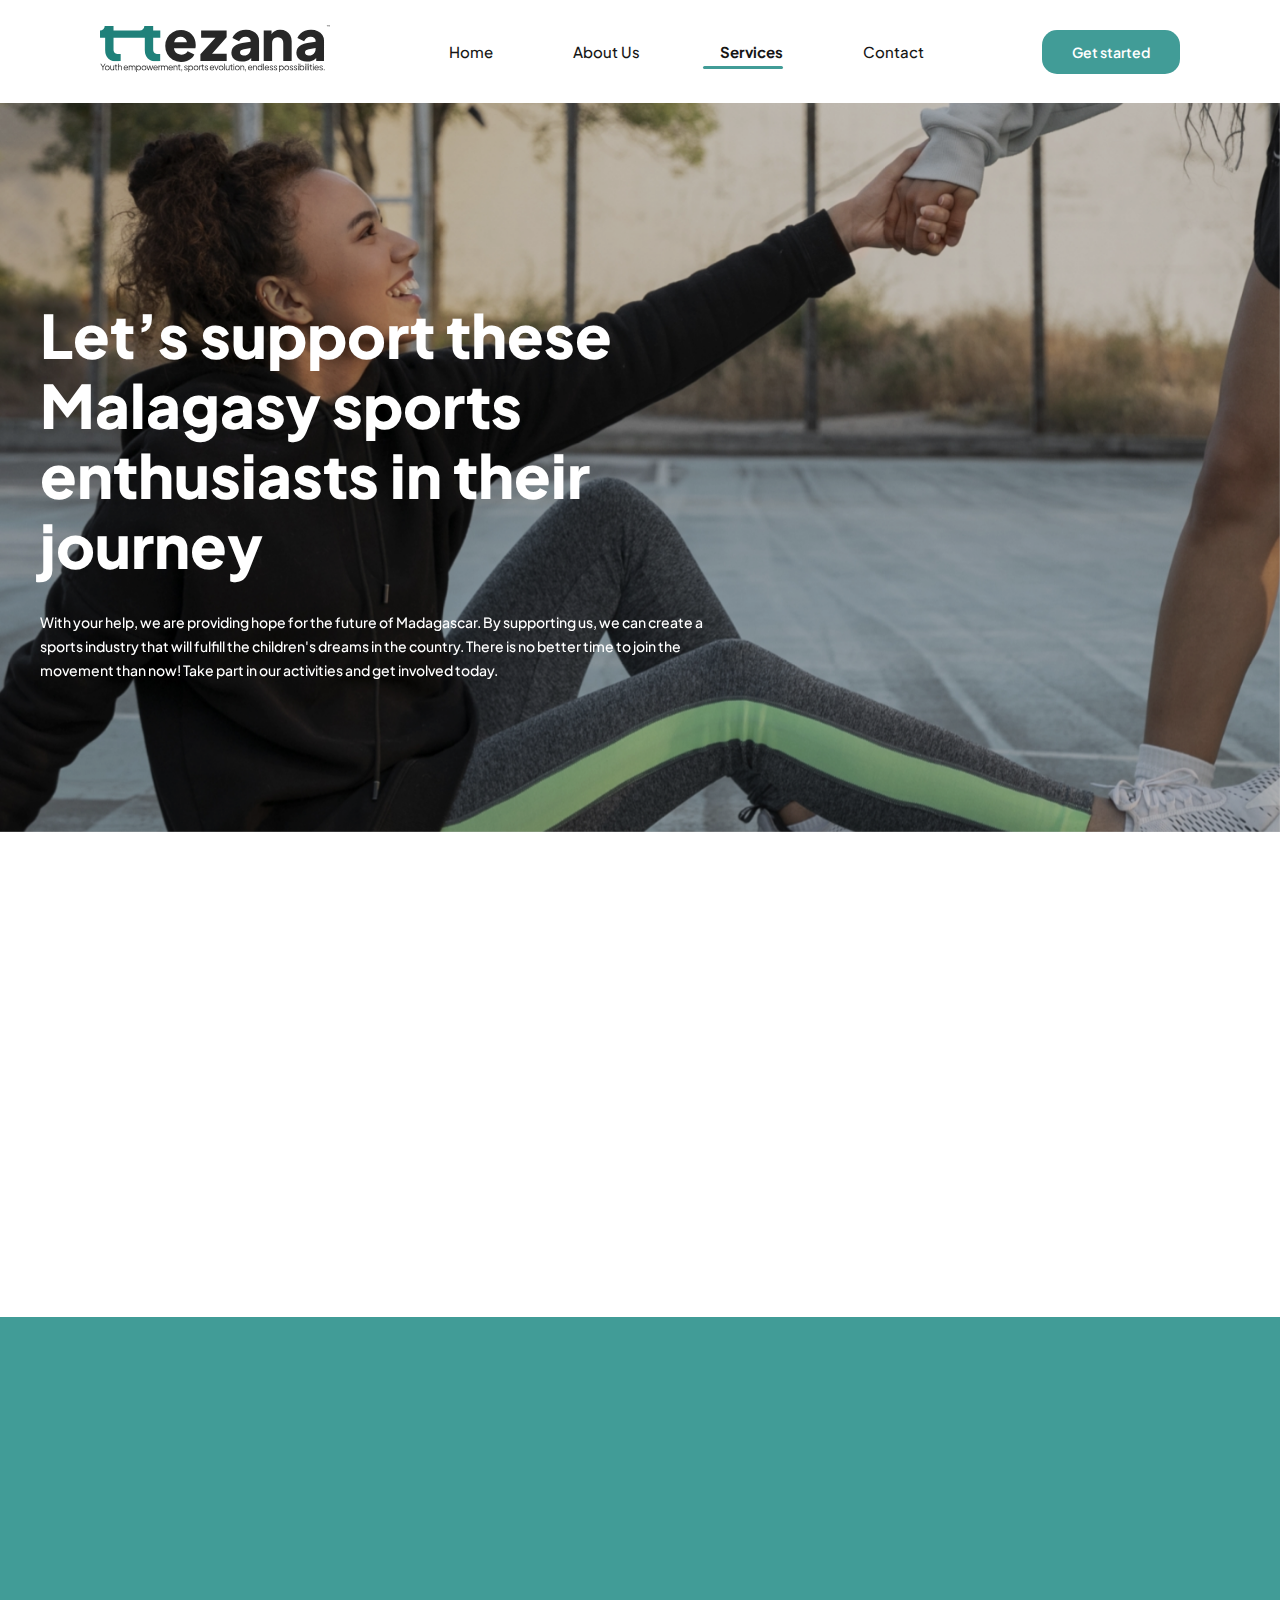
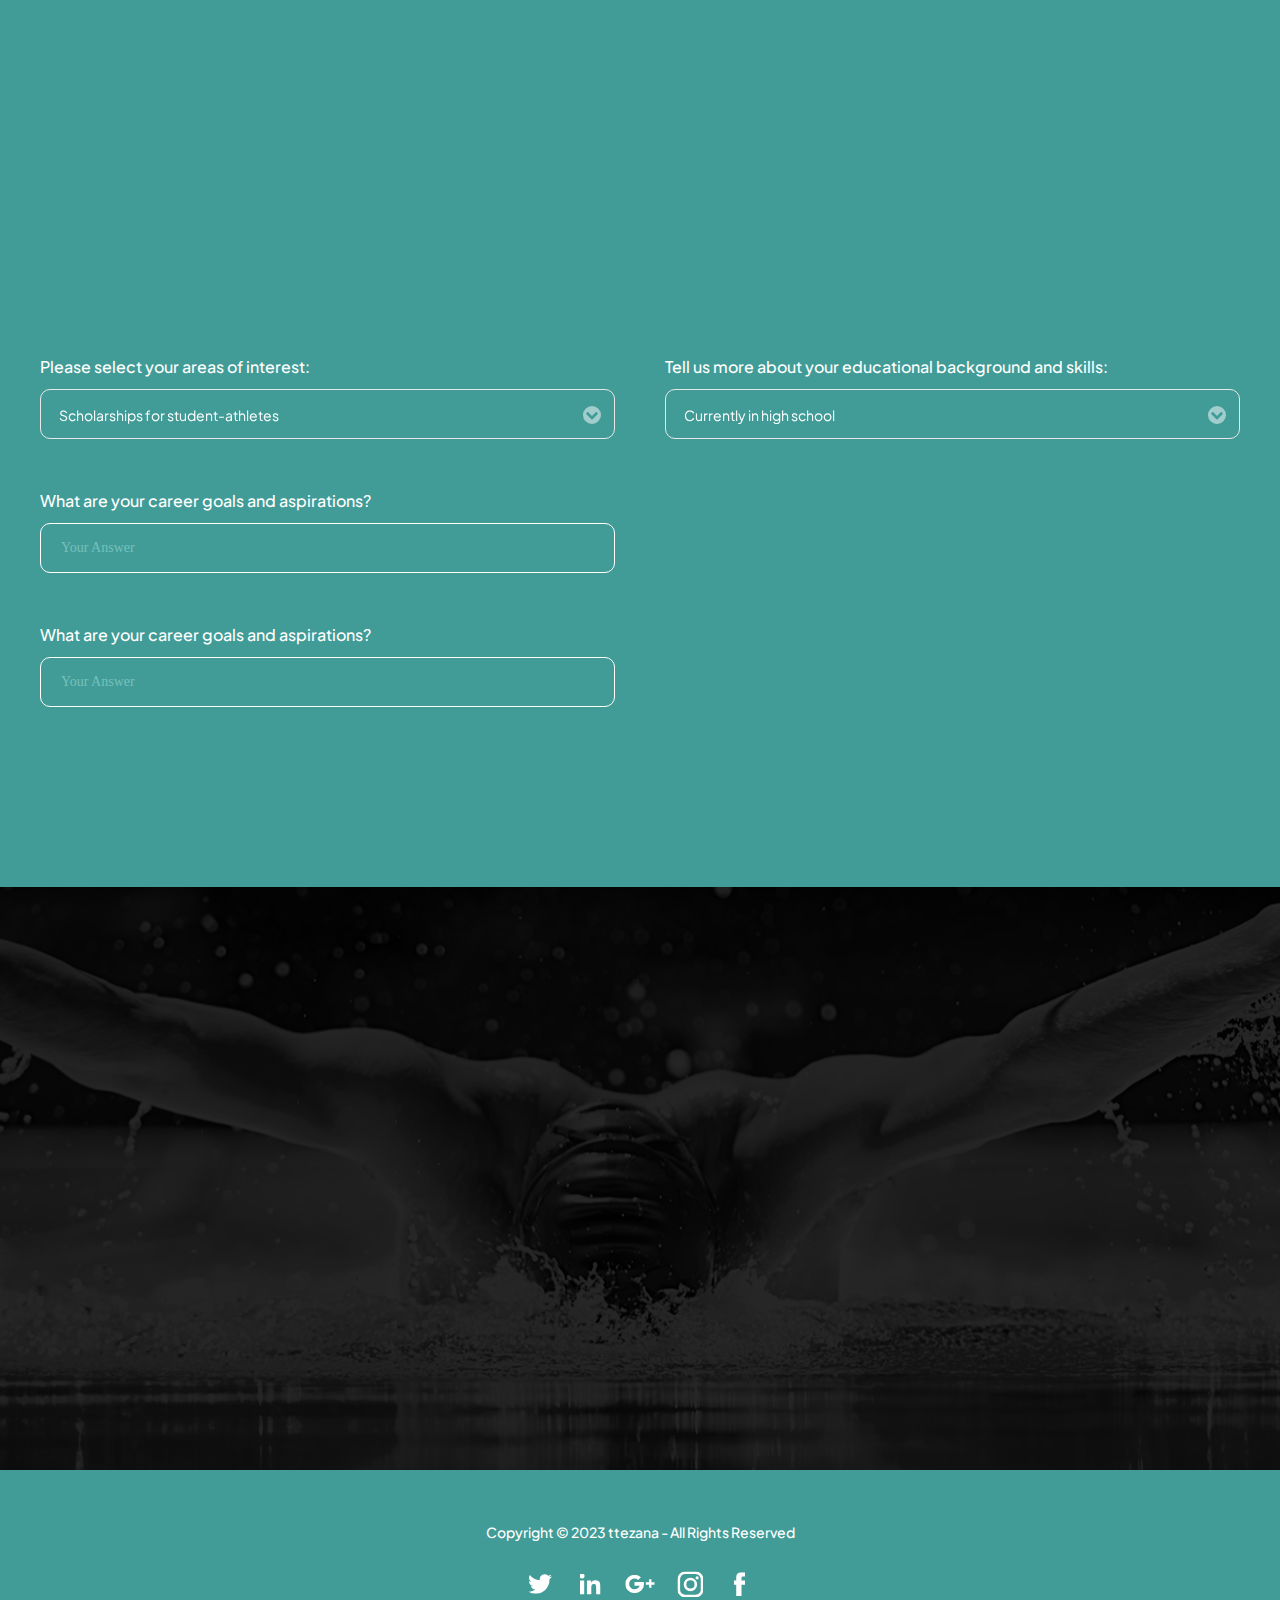
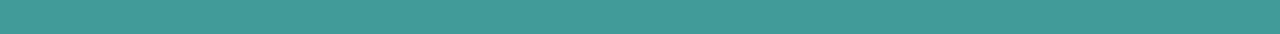
==== commit 40e4a1d5: "FARANY" ====
--- a/connect.html
+++ b/connect.html
@@ -31,12 +31,9 @@
         <div class="wrapper">
           <div class="banner-texte">
             <h1 class="animate fade_up delay-300">
-              Let's Support them young
-              athletes in Madagascar. </h1>
+              Let’s support these Malagasy sports enthusiasts in their journey </h1>
             <p class="chapo animate fade_up delay-300">
-              Thanks to people like you, the future of Africa is bright. With your support, we can build the African
-              sport industry we dream of, and there’s no time like now to join the movement! Here’s how you can play a
-              key role.
+              With your help, we are providing hope for the future of Madagascar. By supporting us, we can create a sports industry that will fulfill the children's dreams in the country. There is no better time to join the movement than now! Take part in our activities and get involved today.
             </p>
           </div>
         </div>
@@ -143,7 +140,7 @@
         <div class="wrapper">
           <div class="contact">
             <div class="titre-main animate fade_up delay-200">
-              Let's Support them young athletes in Madagascar.
+              Let’s support these Malagasy sports enthusiasts in their journey
             </div>
             <div class="btn-group">
               <a href="" class="btn btn-white animate fade_up delay-200">Get Involved</a>
--- a/style.min.css
+++ b/style.min.css
@@ -1 +1 @@
-@import"https://fonts.googleapis.com/css2?family=Plus+Jakarta+Sans:wght@400;500;700;800&display=swap";body{font:500 14px/24px "Plus Jakarta Sans",sans-serif;background:#fff;color:#fff}b,strong{font-weight:700}*::before,*::after{-webkit-box-sizing:border-box;box-sizing:border-box;-webkit-transition:all ease-in-out 400ms;transition:all ease-in-out 400ms}*{-webkit-box-sizing:border-box;box-sizing:border-box;margin:0;padding:0}a{text-decoration:none;-webkit-transition:all ease-in-out 400ms;transition:all ease-in-out 400ms;color:#014db9}ul{list-style:none}p:not(:last-of-type){margin-bottom:30px}#wrapper{position:relative;overflow-x:hidden;min-width:320px}::-webkit-scrollbar{width:6px}::-webkit-scrollbar-track{background:#f5f1f5}::-webkit-scrollbar-thumb{background:#191a33}.wrapper{position:relative;max-width:1380px;margin:0 auto;padding:0 40px}.btn{display:inline-block;padding:10px 30px;border-radius:15px;color:#fff;text-align:center;font-weight:600}h1,.titre-main{font:900 60px/70px "Plus jakarta sans"}.nice-select{-webkit-tap-highlight-color:rgba(0,0,0,0);background-color:#fff;border-radius:5px;border:solid 1px #e8e8e8;-webkit-box-sizing:border-box;box-sizing:border-box;clear:both;cursor:pointer;display:block;float:left;font-family:inherit;font-size:14px;font-weight:normal;height:42px;line-height:40px;outline:none;padding-left:18px;padding-right:30px;position:relative;text-align:left !important;-webkit-transition:all .2s ease-in-out;transition:all .2s ease-in-out;-webkit-user-select:none;-moz-user-select:none;-ms-user-select:none;user-select:none;white-space:nowrap;width:auto}.nice-select:hover{border-color:#dbdbdb}.nice-select:active,.nice-select.open,.nice-select:focus{border-color:#999}.nice-select:after{border-bottom:2px solid #999;border-right:2px solid #999;content:"";display:block;height:5px;margin-top:-4px;pointer-events:none;position:absolute;right:12px;top:50%;-webkit-transform-origin:66% 66%;transform-origin:66% 66%;-webkit-transform:rotate(45deg);transform:rotate(45deg);-webkit-transition:all .15s ease-in-out;transition:all .15s ease-in-out;width:5px}.nice-select.open:after{-webkit-transform:rotate(-135deg);transform:rotate(-135deg)}.nice-select.open .list{opacity:1;pointer-events:auto;-webkit-transform:scale(1) translateY(0);transform:scale(1) translateY(0)}.nice-select.disabled{border-color:#ededed;color:#999;pointer-events:none}.nice-select.disabled:after{border-color:#ccc}.nice-select.wide{width:100%}.nice-select.wide .list{left:0 !important;right:0 !important}.nice-select.right{float:right}.nice-select.right .list{left:auto;right:0}.nice-select.small{font-size:12px;height:36px;line-height:34px}.nice-select.small:after{height:4px;width:4px}.nice-select.small .option{line-height:34px;min-height:34px}.nice-select .list{background-color:#fff;border-radius:5px;-webkit-box-shadow:0 0 0 1px rgba(68,68,68,.11);box-shadow:0 0 0 1px rgba(68,68,68,.11);-webkit-box-sizing:border-box;box-sizing:border-box;margin-top:4px;opacity:0;overflow:hidden;padding:0;pointer-events:none;position:absolute;top:100%;left:0;-webkit-transform-origin:50% 0;transform-origin:50% 0;-webkit-transform:scale(0.75) translateY(-21px);transform:scale(0.75) translateY(-21px);-webkit-transition:all .2s cubic-bezier(0.5, 0, 0, 1.25),opacity .15s ease-out;transition:all .2s cubic-bezier(0.5, 0, 0, 1.25),opacity .15s ease-out;z-index:9}.nice-select .list:hover .option:not(:hover){background-color:rgba(0,0,0,0) !important}.nice-select .option{cursor:pointer;font-weight:400;line-height:40px;list-style:none;min-height:40px;outline:none;padding-left:18px;padding-right:29px;text-align:left;-webkit-transition:all .2s;transition:all .2s}.nice-select .option:hover,.nice-select .option.focus,.nice-select .option.selected.focus{background-color:#f6f6f6}.nice-select .option.selected{font-weight:bold}.nice-select .option.disabled{background-color:rgba(0,0,0,0);color:#999;cursor:default}.no-csspointerevents .nice-select .list{display:none}.no-csspointerevents .nice-select.open .list{display:block}.animate.fade_in{opacity:0;-webkit-transition:opacity 600ms ease-out;transition:opacity 600ms ease-out;-webkit-transition-delay:0ms;transition-delay:0ms}.animate.fade_in.play{opacity:1}.animate.fade_up{opacity:0;-webkit-transition:opacity 600ms ease-out,-webkit-transform 600ms ease-out;transition:opacity 600ms ease-out,-webkit-transform 600ms ease-out;transition:opacity 600ms ease-out,transform 600ms ease-out;transition:opacity 600ms ease-out,transform 600ms ease-out,-webkit-transform 600ms ease-out;-webkit-transition-delay:0ms;transition-delay:0ms}.animate.fade_up.play{opacity:1;-webkit-transform:translateY(0);transform:translateY(0)}.animate.fade_down{opacity:0;-webkit-transition:opacity 600ms ease-out,-webkit-transform 600ms ease-out;transition:opacity 600ms ease-out,-webkit-transform 600ms ease-out;transition:opacity 600ms ease-out,transform 600ms ease-out;transition:opacity 600ms ease-out,transform 600ms ease-out,-webkit-transform 600ms ease-out;-webkit-transition-delay:0ms;transition-delay:0ms}.animate.fade_down.play{opacity:1;-webkit-transform:translateY(0);transform:translateY(0)}.animate.fade_left{opacity:0;-webkit-transition:opacity 600ms ease-out,-webkit-transform 600ms ease-out;transition:opacity 600ms ease-out,-webkit-transform 600ms ease-out;transition:opacity 600ms ease-out,transform 600ms ease-out;transition:opacity 600ms ease-out,transform 600ms ease-out,-webkit-transform 600ms ease-out;-webkit-transition-delay:0ms;transition-delay:0ms}.animate.fade_left.play{opacity:1;-webkit-transform:translateX(0);transform:translateX(0)}.animate.fade_right{opacity:0;-webkit-transition:opacity 600ms ease-out,-webkit-transform 600ms ease-out;transition:opacity 600ms ease-out,-webkit-transform 600ms ease-out;transition:opacity 600ms ease-out,transform 600ms ease-out;transition:opacity 600ms ease-out,transform 600ms ease-out,-webkit-transform 600ms ease-out;-webkit-transition-delay:0ms;transition-delay:0ms}.animate.fade_right.play{opacity:1;-webkit-transform:translateX(0);transform:translateX(0)}.animate.zoom_in{opacity:0;-webkit-transform:scale(0.9);transform:scale(0.9);-webkit-transition:opacity 400ms ease-out,-webkit-transform 800ms ease-out;transition:opacity 400ms ease-out,-webkit-transform 800ms ease-out;transition:opacity 400ms ease-out,transform 800ms ease-out;transition:opacity 400ms ease-out,transform 800ms ease-out,-webkit-transform 800ms ease-out;-webkit-transition-delay:0ms;transition-delay:0ms}.animate.zoom_in.play{opacity:1;-webkit-transform:scale(1);transform:scale(1)}.animate.rotate{-webkit-transform:rotate(-20deg);transform:rotate(-20deg);-webkit-transition:-webkit-transform 400ms ease-out;transition:-webkit-transform 400ms ease-out;transition:transform 400ms ease-out;transition:transform 400ms ease-out, -webkit-transform 400ms ease-out;-webkit-transition-delay:0ms;transition-delay:0ms}.animate.play.rotate{-webkit-transform:rotate(0deg);transform:rotate(0deg)}@media(min-width: 1201px){.animate.fade_up{-webkit-transform:translateY(40px);transform:translateY(40px)}.animate.fade_down{-webkit-transform:translateY(-40px);transform:translateY(-40px)}.animate.fade_left{-webkit-transform:translateX(-40px);transform:translateX(-40px)}.animate.fade_right{-webkit-transform:translateX(40px);transform:translateX(40px)}.animate.clip_ttb{-webkit-clip-path:inset(0 0 100% 0);clip-path:inset(0 0 100% 0);-webkit-transition:-webkit-clip-path 800ms ease-out;transition:-webkit-clip-path 800ms ease-out;transition:clip-path 800ms ease-out;transition:clip-path 800ms ease-out, -webkit-clip-path 800ms ease-out}.animate.clip_ttb.play{-webkit-clip-path:inset(-1px -1px -1px -1px);clip-path:inset(-1px -1px -1px -1px)}.animate.clip_btt{-webkit-clip-path:inset(100% 0 0 0);clip-path:inset(100% 0 0 0);-webkit-transition:-webkit-clip-path 800ms ease-out;transition:-webkit-clip-path 800ms ease-out;transition:clip-path 800ms ease-out;transition:clip-path 800ms ease-out, -webkit-clip-path 800ms ease-out}.animate.clip_btt.play{-webkit-clip-path:inset(-1px -1px -1px -1px);clip-path:inset(-1px -1px -1px -1px)}.animate.clip_ltr{-webkit-clip-path:inset(0 100% 0 0);clip-path:inset(0 100% 0 0);-webkit-transition:-webkit-clip-path 800ms ease-out;transition:-webkit-clip-path 800ms ease-out;transition:clip-path 800ms ease-out;transition:clip-path 800ms ease-out, -webkit-clip-path 800ms ease-out}.animate.clip_ltr.play{-webkit-clip-path:inset(-1px -1px -1px -1px);clip-path:inset(-1px -1px -1px -1px)}.animate.clip_rtl{-webkit-clip-path:inset(0 0 0 100%);clip-path:inset(0 0 0 100%);-webkit-transition:-webkit-clip-path 800ms ease-out;transition:-webkit-clip-path 800ms ease-out;transition:clip-path 800ms ease-out;transition:clip-path 800ms ease-out, -webkit-clip-path 800ms ease-out}.animate.clip_rtl.play{-webkit-clip-path:inset(-1px -1px -1px -1px);clip-path:inset(-1px -1px -1px -1px)}.animate.delay-200{-webkit-transition-delay:200ms;transition-delay:200ms}.animate.delay-300{-webkit-transition-delay:300ms;transition-delay:300ms}.animate.delay-400{-webkit-transition-delay:400ms;transition-delay:400ms}.animate.delay-500{-webkit-transition-delay:500ms;transition-delay:500ms}.animate.delay-600{-webkit-transition-delay:600ms;transition-delay:600ms}.animate.delay-700{-webkit-transition-delay:700ms;transition-delay:700ms}.animate.delay-800{-webkit-transition-delay:800ms;transition-delay:800ms}.animate.delay-900{-webkit-transition-delay:900ms;transition-delay:900ms}.animate.delay-1000{-webkit-transition-delay:1000ms;transition-delay:1000ms}.animate.delay-1100{-webkit-transition-delay:1100ms;transition-delay:1100ms}.animate.delay-1200{-webkit-transition-delay:1200ms;transition-delay:1200ms}}@media(max-width: 1200px){.animate.fade_in.play,.animate.fade_up.play,.animate.rotate.play{-webkit-transition-delay:300ms;transition-delay:300ms}.animate.clip_ttb,.animate.clip_ltr,.animate.clip_rtl{opacity:0;-webkit-transition:opacity 800ms ease-out;transition:opacity 800ms ease-out;-webkit-transition-delay:0ms;transition-delay:0ms}.animate.clip_ttb.play,.animate.clip_ltr.play,.animate.clip_rtl.play{opacity:1;-webkit-transition-delay:300ms;transition-delay:300ms}}.animate .fade_in{opacity:0;-webkit-transition:opacity 600ms ease-out;transition:opacity 600ms ease-out;-webkit-transition-delay:0ms;transition-delay:0ms}.animate.play .fade_in{opacity:1}.animate .fade_up{opacity:0;-webkit-transition:opacity 600ms ease-out,-webkit-transform 600ms ease-out;transition:opacity 600ms ease-out,-webkit-transform 600ms ease-out;transition:opacity 600ms ease-out,transform 600ms ease-out;transition:opacity 600ms ease-out,transform 600ms ease-out,-webkit-transform 600ms ease-out;-webkit-transition-delay:0ms;transition-delay:0ms}.animate.play .fade_up{opacity:1;-webkit-transform:translateY(0);transform:translateY(0)}.animate .fade_down{opacity:0;-webkit-transition:opacity 600ms ease-out,-webkit-transform 600ms ease-out;transition:opacity 600ms ease-out,-webkit-transform 600ms ease-out;transition:opacity 600ms ease-out,transform 600ms ease-out;transition:opacity 600ms ease-out,transform 600ms ease-out,-webkit-transform 600ms ease-out;-webkit-transition-delay:0ms;transition-delay:0ms}.animate.play .fade_down{opacity:1;-webkit-transform:translateY(0);transform:translateY(0)}.animate .fade_left{opacity:0;-webkit-transition:opacity 600ms ease-out,-webkit-transform 600ms ease-out;transition:opacity 600ms ease-out,-webkit-transform 600ms ease-out;transition:opacity 600ms ease-out,transform 600ms ease-out;transition:opacity 600ms ease-out,transform 600ms ease-out,-webkit-transform 600ms ease-out;-webkit-transition-delay:0ms;transition-delay:0ms}.animate.play .fade_right{opacity:1;-webkit-transform:translateX(0);transform:translateX(0)}.animate .fade_right{opacity:0;-webkit-transition:opacity 600ms ease-out,-webkit-transform 600ms ease-out;transition:opacity 600ms ease-out,-webkit-transform 600ms ease-out;transition:opacity 600ms ease-out,transform 600ms ease-out;transition:opacity 600ms ease-out,transform 600ms ease-out,-webkit-transform 600ms ease-out;-webkit-transition-delay:0ms;transition-delay:0ms}.animate.play .fade_left{opacity:1;-webkit-transform:translateX(0);transform:translateX(0)}.animate .zoom_in{opacity:0;-webkit-transform:scale(0.9);transform:scale(0.9);-webkit-transition:opacity 400ms ease-out,-webkit-transform 800ms ease-out;transition:opacity 400ms ease-out,-webkit-transform 800ms ease-out;transition:opacity 400ms ease-out,transform 800ms ease-out;transition:opacity 400ms ease-out,transform 800ms ease-out,-webkit-transform 800ms ease-out;-webkit-transition-delay:0ms;transition-delay:0ms}.animate.play .zoom_in{opacity:1;-webkit-transform:scale(1);transform:scale(1)}.animate .rotate{-webkit-transform:rotate(-20deg);transform:rotate(-20deg);-webkit-transition:-webkit-transform 400ms ease-out;transition:-webkit-transform 400ms ease-out;transition:transform 400ms ease-out;transition:transform 400ms ease-out, -webkit-transform 400ms ease-out;-webkit-transition-delay:0ms;transition-delay:0ms}.animate.play .rotate{-webkit-transform:rotate(0deg);transform:rotate(0deg)}@media(min-width: 1201px){.animate .fade_up{-webkit-transform:translateY(40px);transform:translateY(40px)}.animate .fade_down{-webkit-transform:translateY(-40px);transform:translateY(-40px)}.animate .fade_left{-webkit-transform:translateX(-40px);transform:translateX(-40px)}.animate .fade_right{-webkit-transform:translateX(40px);transform:translateX(40px)}.animate .delay-200{-webkit-transition-delay:200ms;transition-delay:200ms}.animate .delay-300{-webkit-transition-delay:300ms;transition-delay:300ms}.animate .delay-400{-webkit-transition-delay:400ms;transition-delay:400ms}.animate .delay-500{-webkit-transition-delay:500ms;transition-delay:500ms}.animate .delay-600{-webkit-transition-delay:600ms;transition-delay:600ms}.animate .delay-700{-webkit-transition-delay:700ms;transition-delay:700ms}.animate .delay-800{-webkit-transition-delay:800ms;transition-delay:800ms}.animate .delay-900{-webkit-transition-delay:900ms;transition-delay:900ms}.animate .delay-1000{-webkit-transition-delay:1000ms;transition-delay:1000ms}.animate .delay-1100{-webkit-transition-delay:1100ms;transition-delay:1100ms}.animate .delay-1200{-webkit-transition-delay:1200ms;transition-delay:1200ms}}@media(max-width: 1200px){.animate.play .fade_in,.animate.play .fade_up,.animate.play .rotate,.animate.play .zoom_in{-webkit-transition-delay:300ms;transition-delay:300ms}}.wave{-webkit-animation:wave 6s ease-in-out infinite;animation:wave 6s ease-in-out infinite}@-webkit-keyframes wave{0%{left:-3vw;-webkit-transform:rotate(-1deg);transform:rotate(-1deg)}50%{left:0;-webkit-transform:rotate(1deg);transform:rotate(1deg)}100%{left:-3vw;-webkit-transform:rotate(-1deg);transform:rotate(-1deg)}}@keyframes wave{0%{left:-3vw;-webkit-transform:rotate(-1deg);transform:rotate(-1deg)}50%{left:0;-webkit-transform:rotate(1deg);transform:rotate(1deg)}100%{left:-3vw;-webkit-transform:rotate(-1deg);transform:rotate(-1deg)}}.header{position:fixed;z-index:10;width:100%;display:-webkit-box;display:-ms-flexbox;display:flex;-webkit-box-pack:justify;-ms-flex-pack:justify;justify-content:space-between;padding:25px 100px;-webkit-box-align:center;-ms-flex-align:center;align-items:center;background:#fff;-webkit-transition:all ease-in-out 400ms;transition:all ease-in-out 400ms}.header .logo a{display:block;width:230px}.header .logo img{width:100%;-o-object-fit:cover;object-fit:cover}.sticky .header{-webkit-box-shadow:0 0 30px 0 rgba(0,0,0,.1);box-shadow:0 0 30px 0 rgba(0,0,0,.1);padding:15px 100px}.navbar-ul{display:-webkit-box;display:-ms-flexbox;display:flex;gap:80px;-webkit-box-align:center;-ms-flex-align:center;align-items:center}.navbar-ul li>a{display:inline-block;position:relative;font-size:15px;color:#161615}.navbar-ul li>a:after{content:"";position:absolute;width:0%;height:3px;border-radius:5px;bottom:-5px;right:0;background-color:#419c97}.navbar-ul li>a:hover::after{width:80px}.navbar-ul li.active a{font-weight:700}.navbar-ul li.active a::after{width:80px}.btn-header{background:#419c97}.footer{position:relative;background:#419c97;text-align:center;padding:50px 0 30px}.footer .reseaux{-webkit-box-pack:center;-ms-flex-pack:center;justify-content:center;margin-top:20px}.banner{position:relative}.banner .slick-slider{position:absolute}.banner-image{position:absolute;width:100%;height:100%;top:0;left:0;z-index:1}.banner-image img{display:block;-o-object-fit:cover;object-fit:cover;width:100%;height:100%}.banner::after{content:"";position:absolute;width:100%;height:100%;background:#000;top:0;left:0;opacity:.2;z-index:1}.banner .wrapper{position:inherit;display:grid;-webkit-box-align:center;-ms-flex-align:center;align-items:center;height:100%}.banner-texte{position:relative;z-index:2;margin:200px 0 100px;width:700px;padding:100px 0}.banner .chapo{margin-top:30px}.btn-group{margin-top:35px;width:450px;display:grid;grid-template-columns:1fr 1fr;gap:40px}.btn-white{background:#fff;color:#000}.btn-border{border:2px solid #fff}.reseaux{display:-webkit-box;display:-ms-flexbox;display:flex;gap:10px;-webkit-box-align:center;-ms-flex-align:center;align-items:center;margin-top:50px}.reseaux a{width:40px;height:40px;display:grid;-webkit-box-align:center;-ms-flex-align:center;align-items:center;-webkit-box-pack:center;-ms-flex-pack:center;justify-content:center}.reseaux a img{-webkit-transform:scale(0.7);transform:scale(0.7)}.bg-blue{position:relative;background:#419c97}.vision{position:relative;display:grid;grid-template-columns:1fr 1fr;padding:80px 0 120px}.vision .texte{margin-top:30px;padding-right:280px}.vision .texte .titre-main{margin-bottom:10px}.vision .picto{display:-webkit-box;display:-ms-flexbox;display:flex;margin-top:30px;font-size:30px;-webkit-box-align:end;-ms-flex-align:end;align-items:end;gap:15px}.vision .picto strong{display:block;margin-top:10px}.bloc-2{position:relative}.bloc-2 img{position:absolute;top:100px;display:block;left:50px;z-index:2}.bloc-2 .box{position:absolute;top:-30px;width:315px;height:315px;background-color:#272727;border-radius:35px;right:0;z-index:1}.bg-image-1{position:relative;background:url(./assets/img/about.jpg) no-repeat center;background-size:cover}.bg-image-1::after{content:"";position:absolute;width:100%;height:100%;background:#272727;top:0;left:0;opacity:.9;z-index:1}.about{position:relative;padding:100px 0;z-index:2;display:grid;grid-template-columns:1fr 1fr;gap:80px;-webkit-box-align:start;-ms-flex-align:start;align-items:start}.about .profil-detail .titre-main{font-size:45px;line-height:50px;margin:25px 0}.about .img-about{margin-bottom:30px}.about .img-about img{display:block;width:100%;height:300px;-o-object-fit:cover;object-fit:cover}.about .logo-detail-text{margin-top:30px}.team{padding:100px 0;position:relative;z-index:4;max-width:1500px}.team .item{margin:0 15px}.team .item img{width:100%;-o-object-fit:cover;object-fit:cover;border-radius:10px}.team .nom{font-size:20px;color:#fff;font-weight:800;margin-top:20px}.bg-image-2{position:relative;background:url(./assets/img/services.jpg) no-repeat top;background-size:cover}.bg-image-2::after{content:"";position:absolute;width:100%;height:100%;background:#419c97;top:0;left:0;opacity:.9;z-index:1}.services{position:relative;padding:80px 0 50px;z-index:2}.services-grid{margin:50px 0;display:grid;grid-template-columns:1fr 1fr 1fr;gap:30px}.services [class^=item] .icone{display:grid;-webkit-box-align:center;-ms-flex-align:center;align-items:center;-webkit-box-pack:center;-ms-flex-pack:center;justify-content:center;background:#fff;border-radius:10px;padding:20px 30px;margin-bottom:10px}.services [class^=item] .content{position:relative;background:#272727;padding:30px 10px 60px 30px;height:270px;overflow:hidden;-webkit-transition:all ease-in-out 400ms;transition:all ease-in-out 400ms}.services [class^=item] .content.show{height:75%;max-height:-webkit-fit-content;max-height:-moz-fit-content;max-height:fit-content}.services [class^=item] button{position:absolute;display:block;background:none;border:none;cursor:pointer;font:700 15px/25px "poppins";color:#fff;bottom:0;width:100%;left:0;text-align:left;padding:20px 30px;background:#272727}.services [class^=item]:nth-child(2) .content{background-color:#419c97}.services [class^=item]:nth-child(2) button{background-color:#419c97}.partenaires{position:relative;z-index:2;text-align:center;padding:80px 0}.partenaires-slick{margin:50px auto 0;max-width:600px}.bg-image-3{position:relative;background:#000}.bg-image-3::after{content:"";position:absolute;background-size:contain;width:100%;height:100%;background:url(./assets/img/contact.jpg) no-repeat center;top:0;left:0;opacity:.15;z-index:1}.contact{position:relative;z-index:2;padding:100px 0;max-width:800px}.slick-slider{position:relative;display:block;-webkit-box-sizing:border-box;box-sizing:border-box;-webkit-user-select:none;-moz-user-select:none;-ms-user-select:none;user-select:none;-webkit-touch-callout:none;-khtml-user-select:none;-ms-touch-action:pan-y;touch-action:pan-y;-webkit-tap-highlight-color:rgba(0,0,0,0)}.slick-list{position:relative;display:block;overflow:hidden;margin:0;padding:0;width:100%;height:100%}.slick-list:focus{outline:none}.slick-list.dragging{cursor:hand}.slick-slider .slick-track,.slick-slider .slick-list{-webkit-transform:translate3d(0 0, 0);transform:translate3d(0, 0, 0);width:100%;height:100%}.slick-track{position:relative;top:0;left:0;display:block}.slick-track:before,.slick-track:after{display:table;content:""}.slick-track:after{clear:both}.slick-loading .slick-track{visibility:hidden}.slick-slide{display:none;float:left;height:100%;min-height:1px}[dir=rtl] .slick-slide{float:right}.slick-slide img{display:block}.slick-slide.slick-loading img{display:none}.slick-slide.dragging img{pointer-events:none}.slick-initialized .slick-slide{display:block}.slick-loading .slick-slide{visibility:hidden}.slick-vertical .slick-slide{display:block;height:auto;border:1px solid rgba(0,0,0,0)}.slick-dots{font-size:0;line-height:0;text-align:center}.slick-dots li{display:inline-block;vertical-align:top}.slick-dots button{width:10px;height:10px;border-radius:50%;border:none;background:#fff;-webkit-transition:all ease-in-out 400ms;transition:all ease-in-out 400ms;padding:0;font-size:0}.slick-dots li.slick-active button{background:#000}.slick-arrow{width:60px;height:60px;border:0;padding:0;font-size:0;cursor:pointer}.slick-disabled{opacity:.5;cursor:default}.slick-prev{background:url("../images/arrow_prev.svg") 50% no-repeat #fff}.slick-next{background:url("../images/arrow_next.svg") 50% no-repeat #fff}.connect .banner-texte{width:768px}.connect .banner-texte p{width:700px}.intro{color:#272727;margin:80px 0}.intro-grid{display:grid;grid-template-columns:1fr 1fr;gap:200px;margin-top:30px}.formulaire{position:relative;padding:80px 0}input{background:none;border:1px solid #fff;border-radius:10px;color:#fff;font-size:14px;height:50px;padding:0 20px;font-family:"poppins";width:100%}input::-webkit-input-placeholder{color:#77c0bd}input::-moz-placeholder{color:#77c0bd}input:-ms-input-placeholder{color:#77c0bd}input::-ms-input-placeholder{color:#77c0bd}input::placeholder{color:#77c0bd}label{display:block;margin-bottom:10px;font-size:16px;font-weight:500}.nice-select{background:none;height:50px;border-radius:10px;font-size:14px;line-height:50px;width:100%;z-index:10}.nice-select:after{border:none;background:url(./assets/img/select.svg) no-repeat center;height:20px;width:20px;-webkit-transform:rotate(0);transform:rotate(0);top:15px;margin-top:0}.nice-select.open::after{-webkit-transform:none;transform:none}.nice-select:active,.nice-select.open,.nice-select:focus{border-color:#fff}.nice-select .option:hover,.nice-select .option.focus,.nice-select .option.selected.focus{background:#272727}.formulaire .nice-select .list{width:100%;background:#a6d6d4}.info-perso{display:grid;margin-top:50px;grid-template-columns:1fr 1fr;gap:50px}.info-student{margin-top:50px;display:grid;grid-template-columns:1fr 1fr;gap:50px}.quetions{display:grid;gap:50px;margin-top:50px;width:calc(50% - 25px)}.btn-submit{font-size:15px;font-family:"poppins";width:200px;border:none;height:50px;margin-top:50px;cursor:pointer}/*# sourceMappingURL=style.min.css.map */+@import"https://fonts.googleapis.com/css2?family=Plus+Jakarta+Sans:wght@400;500;700;800&display=swap";body{font:500 14px/24px "Plus Jakarta Sans",sans-serif;background:#fff;color:#fff}b,strong{font-weight:700}*::before,*::after{-webkit-box-sizing:border-box;box-sizing:border-box;-webkit-transition:all ease-in-out 400ms;transition:all ease-in-out 400ms}*{-webkit-box-sizing:border-box;box-sizing:border-box;margin:0;padding:0}a{text-decoration:none;-webkit-transition:all ease-in-out 400ms;transition:all ease-in-out 400ms;color:#014db9}ul{list-style:none}p:not(:last-of-type){margin-bottom:30px}#wrapper{position:relative;overflow-x:hidden;min-width:320px}::-webkit-scrollbar{width:6px}::-webkit-scrollbar-track{background:#f5f1f5}::-webkit-scrollbar-thumb{background:#191a33}.wrapper{position:relative;max-width:1380px;margin:0 auto;padding:0 40px}.btn{display:inline-block;padding:10px 30px;border-radius:15px;color:#fff;text-align:center;font-weight:600}h1,.titre-main{font:900 60px/70px "Plus jakarta sans"}.nice-select{-webkit-tap-highlight-color:rgba(0,0,0,0);background-color:#fff;border-radius:5px;border:solid 1px #e8e8e8;-webkit-box-sizing:border-box;box-sizing:border-box;clear:both;cursor:pointer;display:block;float:left;font-family:inherit;font-size:14px;font-weight:normal;height:42px;line-height:40px;outline:none;padding-left:18px;padding-right:30px;position:relative;text-align:left !important;-webkit-transition:all .2s ease-in-out;transition:all .2s ease-in-out;-webkit-user-select:none;-moz-user-select:none;-ms-user-select:none;user-select:none;white-space:nowrap;width:auto}.nice-select:hover{border-color:#dbdbdb}.nice-select:active,.nice-select.open,.nice-select:focus{border-color:#999}.nice-select:after{border-bottom:2px solid #999;border-right:2px solid #999;content:"";display:block;height:5px;margin-top:-4px;pointer-events:none;position:absolute;right:12px;top:50%;-webkit-transform-origin:66% 66%;transform-origin:66% 66%;-webkit-transform:rotate(45deg);transform:rotate(45deg);-webkit-transition:all .15s ease-in-out;transition:all .15s ease-in-out;width:5px}.nice-select.open:after{-webkit-transform:rotate(-135deg);transform:rotate(-135deg)}.nice-select.open .list{opacity:1;pointer-events:auto;-webkit-transform:scale(1) translateY(0);transform:scale(1) translateY(0)}.nice-select.disabled{border-color:#ededed;color:#999;pointer-events:none}.nice-select.disabled:after{border-color:#ccc}.nice-select.wide{width:100%}.nice-select.wide .list{left:0 !important;right:0 !important}.nice-select.right{float:right}.nice-select.right .list{left:auto;right:0}.nice-select.small{font-size:12px;height:36px;line-height:34px}.nice-select.small:after{height:4px;width:4px}.nice-select.small .option{line-height:34px;min-height:34px}.nice-select .list{background-color:#fff;border-radius:5px;-webkit-box-shadow:0 0 0 1px rgba(68,68,68,.11);box-shadow:0 0 0 1px rgba(68,68,68,.11);-webkit-box-sizing:border-box;box-sizing:border-box;margin-top:4px;opacity:0;overflow:hidden;padding:0;pointer-events:none;position:absolute;top:100%;left:0;-webkit-transform-origin:50% 0;transform-origin:50% 0;-webkit-transform:scale(0.75) translateY(-21px);transform:scale(0.75) translateY(-21px);-webkit-transition:all .2s cubic-bezier(0.5, 0, 0, 1.25),opacity .15s ease-out;transition:all .2s cubic-bezier(0.5, 0, 0, 1.25),opacity .15s ease-out;z-index:9}.nice-select .list:hover .option:not(:hover){background-color:rgba(0,0,0,0) !important}.nice-select .option{cursor:pointer;font-weight:400;line-height:40px;list-style:none;min-height:40px;outline:none;padding-left:18px;padding-right:29px;text-align:left;-webkit-transition:all .2s;transition:all .2s}.nice-select .option:hover,.nice-select .option.focus,.nice-select .option.selected.focus{background-color:#f6f6f6}.nice-select .option.selected{font-weight:bold}.nice-select .option.disabled{background-color:rgba(0,0,0,0);color:#999;cursor:default}.no-csspointerevents .nice-select .list{display:none}.no-csspointerevents .nice-select.open .list{display:block}.animate.fade_in{opacity:0;-webkit-transition:opacity 600ms ease-out;transition:opacity 600ms ease-out;-webkit-transition-delay:0ms;transition-delay:0ms}.animate.fade_in.play{opacity:1}.animate.fade_up{opacity:0;-webkit-transition:opacity 600ms ease-out,-webkit-transform 600ms ease-out;transition:opacity 600ms ease-out,-webkit-transform 600ms ease-out;transition:opacity 600ms ease-out,transform 600ms ease-out;transition:opacity 600ms ease-out,transform 600ms ease-out,-webkit-transform 600ms ease-out;-webkit-transition-delay:0ms;transition-delay:0ms}.animate.fade_up.play{opacity:1;-webkit-transform:translateY(0);transform:translateY(0)}.animate.fade_down{opacity:0;-webkit-transition:opacity 600ms ease-out,-webkit-transform 600ms ease-out;transition:opacity 600ms ease-out,-webkit-transform 600ms ease-out;transition:opacity 600ms ease-out,transform 600ms ease-out;transition:opacity 600ms ease-out,transform 600ms ease-out,-webkit-transform 600ms ease-out;-webkit-transition-delay:0ms;transition-delay:0ms}.animate.fade_down.play{opacity:1;-webkit-transform:translateY(0);transform:translateY(0)}.animate.fade_left{opacity:0;-webkit-transition:opacity 600ms ease-out,-webkit-transform 600ms ease-out;transition:opacity 600ms ease-out,-webkit-transform 600ms ease-out;transition:opacity 600ms ease-out,transform 600ms ease-out;transition:opacity 600ms ease-out,transform 600ms ease-out,-webkit-transform 600ms ease-out;-webkit-transition-delay:0ms;transition-delay:0ms}.animate.fade_left.play{opacity:1;-webkit-transform:translateX(0);transform:translateX(0)}.animate.fade_right{opacity:0;-webkit-transition:opacity 600ms ease-out,-webkit-transform 600ms ease-out;transition:opacity 600ms ease-out,-webkit-transform 600ms ease-out;transition:opacity 600ms ease-out,transform 600ms ease-out;transition:opacity 600ms ease-out,transform 600ms ease-out,-webkit-transform 600ms ease-out;-webkit-transition-delay:0ms;transition-delay:0ms}.animate.fade_right.play{opacity:1;-webkit-transform:translateX(0);transform:translateX(0)}.animate.zoom_in{opacity:0;-webkit-transform:scale(0.9);transform:scale(0.9);-webkit-transition:opacity 400ms ease-out,-webkit-transform 800ms ease-out;transition:opacity 400ms ease-out,-webkit-transform 800ms ease-out;transition:opacity 400ms ease-out,transform 800ms ease-out;transition:opacity 400ms ease-out,transform 800ms ease-out,-webkit-transform 800ms ease-out;-webkit-transition-delay:0ms;transition-delay:0ms}.animate.zoom_in.play{opacity:1;-webkit-transform:scale(1);transform:scale(1)}.animate.rotate{-webkit-transform:rotate(-20deg);transform:rotate(-20deg);-webkit-transition:-webkit-transform 400ms ease-out;transition:-webkit-transform 400ms ease-out;transition:transform 400ms ease-out;transition:transform 400ms ease-out, -webkit-transform 400ms ease-out;-webkit-transition-delay:0ms;transition-delay:0ms}.animate.play.rotate{-webkit-transform:rotate(0deg);transform:rotate(0deg)}@media(min-width: 1201px){.animate.fade_up{-webkit-transform:translateY(40px);transform:translateY(40px)}.animate.fade_down{-webkit-transform:translateY(-40px);transform:translateY(-40px)}.animate.fade_left{-webkit-transform:translateX(-40px);transform:translateX(-40px)}.animate.fade_right{-webkit-transform:translateX(40px);transform:translateX(40px)}.animate.clip_ttb{-webkit-clip-path:inset(0 0 100% 0);clip-path:inset(0 0 100% 0);-webkit-transition:-webkit-clip-path 800ms ease-out;transition:-webkit-clip-path 800ms ease-out;transition:clip-path 800ms ease-out;transition:clip-path 800ms ease-out, -webkit-clip-path 800ms ease-out}.animate.clip_ttb.play{-webkit-clip-path:inset(-1px -1px -1px -1px);clip-path:inset(-1px -1px -1px -1px)}.animate.clip_btt{-webkit-clip-path:inset(100% 0 0 0);clip-path:inset(100% 0 0 0);-webkit-transition:-webkit-clip-path 800ms ease-out;transition:-webkit-clip-path 800ms ease-out;transition:clip-path 800ms ease-out;transition:clip-path 800ms ease-out, -webkit-clip-path 800ms ease-out}.animate.clip_btt.play{-webkit-clip-path:inset(-1px -1px -1px -1px);clip-path:inset(-1px -1px -1px -1px)}.animate.clip_ltr{-webkit-clip-path:inset(0 100% 0 0);clip-path:inset(0 100% 0 0);-webkit-transition:-webkit-clip-path 800ms ease-out;transition:-webkit-clip-path 800ms ease-out;transition:clip-path 800ms ease-out;transition:clip-path 800ms ease-out, -webkit-clip-path 800ms ease-out}.animate.clip_ltr.play{-webkit-clip-path:inset(-1px -1px -1px -1px);clip-path:inset(-1px -1px -1px -1px)}.animate.clip_rtl{-webkit-clip-path:inset(0 0 0 100%);clip-path:inset(0 0 0 100%);-webkit-transition:-webkit-clip-path 800ms ease-out;transition:-webkit-clip-path 800ms ease-out;transition:clip-path 800ms ease-out;transition:clip-path 800ms ease-out, -webkit-clip-path 800ms ease-out}.animate.clip_rtl.play{-webkit-clip-path:inset(-1px -1px -1px -1px);clip-path:inset(-1px -1px -1px -1px)}.animate.delay-200{-webkit-transition-delay:200ms;transition-delay:200ms}.animate.delay-300{-webkit-transition-delay:300ms;transition-delay:300ms}.animate.delay-400{-webkit-transition-delay:400ms;transition-delay:400ms}.animate.delay-500{-webkit-transition-delay:500ms;transition-delay:500ms}.animate.delay-600{-webkit-transition-delay:600ms;transition-delay:600ms}.animate.delay-700{-webkit-transition-delay:700ms;transition-delay:700ms}.animate.delay-800{-webkit-transition-delay:800ms;transition-delay:800ms}.animate.delay-900{-webkit-transition-delay:900ms;transition-delay:900ms}.animate.delay-1000{-webkit-transition-delay:1000ms;transition-delay:1000ms}.animate.delay-1100{-webkit-transition-delay:1100ms;transition-delay:1100ms}.animate.delay-1200{-webkit-transition-delay:1200ms;transition-delay:1200ms}}@media(max-width: 1200px){.animate.fade_in.play,.animate.fade_up.play,.animate.rotate.play{-webkit-transition-delay:300ms;transition-delay:300ms}.animate.clip_ttb,.animate.clip_ltr,.animate.clip_rtl{opacity:0;-webkit-transition:opacity 800ms ease-out;transition:opacity 800ms ease-out;-webkit-transition-delay:0ms;transition-delay:0ms}.animate.clip_ttb.play,.animate.clip_ltr.play,.animate.clip_rtl.play{opacity:1;-webkit-transition-delay:300ms;transition-delay:300ms}}.animate .fade_in{opacity:0;-webkit-transition:opacity 600ms ease-out;transition:opacity 600ms ease-out;-webkit-transition-delay:0ms;transition-delay:0ms}.animate.play .fade_in{opacity:1}.animate .fade_up{opacity:0;-webkit-transition:opacity 600ms ease-out,-webkit-transform 600ms ease-out;transition:opacity 600ms ease-out,-webkit-transform 600ms ease-out;transition:opacity 600ms ease-out,transform 600ms ease-out;transition:opacity 600ms ease-out,transform 600ms ease-out,-webkit-transform 600ms ease-out;-webkit-transition-delay:0ms;transition-delay:0ms}.animate.play .fade_up{opacity:1;-webkit-transform:translateY(0);transform:translateY(0)}.animate .fade_down{opacity:0;-webkit-transition:opacity 600ms ease-out,-webkit-transform 600ms ease-out;transition:opacity 600ms ease-out,-webkit-transform 600ms ease-out;transition:opacity 600ms ease-out,transform 600ms ease-out;transition:opacity 600ms ease-out,transform 600ms ease-out,-webkit-transform 600ms ease-out;-webkit-transition-delay:0ms;transition-delay:0ms}.animate.play .fade_down{opacity:1;-webkit-transform:translateY(0);transform:translateY(0)}.animate .fade_left{opacity:0;-webkit-transition:opacity 600ms ease-out,-webkit-transform 600ms ease-out;transition:opacity 600ms ease-out,-webkit-transform 600ms ease-out;transition:opacity 600ms ease-out,transform 600ms ease-out;transition:opacity 600ms ease-out,transform 600ms ease-out,-webkit-transform 600ms ease-out;-webkit-transition-delay:0ms;transition-delay:0ms}.animate.play .fade_right{opacity:1;-webkit-transform:translateX(0);transform:translateX(0)}.animate .fade_right{opacity:0;-webkit-transition:opacity 600ms ease-out,-webkit-transform 600ms ease-out;transition:opacity 600ms ease-out,-webkit-transform 600ms ease-out;transition:opacity 600ms ease-out,transform 600ms ease-out;transition:opacity 600ms ease-out,transform 600ms ease-out,-webkit-transform 600ms ease-out;-webkit-transition-delay:0ms;transition-delay:0ms}.animate.play .fade_left{opacity:1;-webkit-transform:translateX(0);transform:translateX(0)}.animate .zoom_in{opacity:0;-webkit-transform:scale(0.9);transform:scale(0.9);-webkit-transition:opacity 400ms ease-out,-webkit-transform 800ms ease-out;transition:opacity 400ms ease-out,-webkit-transform 800ms ease-out;transition:opacity 400ms ease-out,transform 800ms ease-out;transition:opacity 400ms ease-out,transform 800ms ease-out,-webkit-transform 800ms ease-out;-webkit-transition-delay:0ms;transition-delay:0ms}.animate.play .zoom_in{opacity:1;-webkit-transform:scale(1);transform:scale(1)}.animate .rotate{-webkit-transform:rotate(-20deg);transform:rotate(-20deg);-webkit-transition:-webkit-transform 400ms ease-out;transition:-webkit-transform 400ms ease-out;transition:transform 400ms ease-out;transition:transform 400ms ease-out, -webkit-transform 400ms ease-out;-webkit-transition-delay:0ms;transition-delay:0ms}.animate.play .rotate{-webkit-transform:rotate(0deg);transform:rotate(0deg)}@media(min-width: 1201px){.animate .fade_up{-webkit-transform:translateY(40px);transform:translateY(40px)}.animate .fade_down{-webkit-transform:translateY(-40px);transform:translateY(-40px)}.animate .fade_left{-webkit-transform:translateX(-40px);transform:translateX(-40px)}.animate .fade_right{-webkit-transform:translateX(40px);transform:translateX(40px)}.animate .delay-200{-webkit-transition-delay:200ms;transition-delay:200ms}.animate .delay-300{-webkit-transition-delay:300ms;transition-delay:300ms}.animate .delay-400{-webkit-transition-delay:400ms;transition-delay:400ms}.animate .delay-500{-webkit-transition-delay:500ms;transition-delay:500ms}.animate .delay-600{-webkit-transition-delay:600ms;transition-delay:600ms}.animate .delay-700{-webkit-transition-delay:700ms;transition-delay:700ms}.animate .delay-800{-webkit-transition-delay:800ms;transition-delay:800ms}.animate .delay-900{-webkit-transition-delay:900ms;transition-delay:900ms}.animate .delay-1000{-webkit-transition-delay:1000ms;transition-delay:1000ms}.animate .delay-1100{-webkit-transition-delay:1100ms;transition-delay:1100ms}.animate .delay-1200{-webkit-transition-delay:1200ms;transition-delay:1200ms}}@media(max-width: 1200px){.animate.play .fade_in,.animate.play .fade_up,.animate.play .rotate,.animate.play .zoom_in{-webkit-transition-delay:300ms;transition-delay:300ms}}.wave{-webkit-animation:wave 6s ease-in-out infinite;animation:wave 6s ease-in-out infinite}@-webkit-keyframes wave{0%{left:-3vw;-webkit-transform:rotate(-1deg);transform:rotate(-1deg)}50%{left:0;-webkit-transform:rotate(1deg);transform:rotate(1deg)}100%{left:-3vw;-webkit-transform:rotate(-1deg);transform:rotate(-1deg)}}@keyframes wave{0%{left:-3vw;-webkit-transform:rotate(-1deg);transform:rotate(-1deg)}50%{left:0;-webkit-transform:rotate(1deg);transform:rotate(1deg)}100%{left:-3vw;-webkit-transform:rotate(-1deg);transform:rotate(-1deg)}}.header{position:fixed;z-index:10;width:100%;display:-webkit-box;display:-ms-flexbox;display:flex;-webkit-box-pack:justify;-ms-flex-pack:justify;justify-content:space-between;padding:25px 100px;-webkit-box-align:center;-ms-flex-align:center;align-items:center;background:#fff;-webkit-transition:all ease-in-out 400ms;transition:all ease-in-out 400ms}.header .logo a{display:block;width:230px}.header .logo img{width:100%;-o-object-fit:cover;object-fit:cover}.sticky .header{-webkit-box-shadow:0 0 30px 0 rgba(0,0,0,.1);box-shadow:0 0 30px 0 rgba(0,0,0,.1);padding:15px 100px}.navbar-ul{display:-webkit-box;display:-ms-flexbox;display:flex;gap:80px;-webkit-box-align:center;-ms-flex-align:center;align-items:center}.navbar-ul li>a{display:inline-block;position:relative;font-size:15px;color:#161615}.navbar-ul li>a:after{content:"";position:absolute;width:0%;height:3px;border-radius:5px;bottom:-5px;right:0;background-color:#419c97}.navbar-ul li>a:hover::after{width:80px}.navbar-ul li.active a{font-weight:700}.navbar-ul li.active a::after{width:80px}.btn-header{background:#419c97}.footer{position:relative;background:#419c97;text-align:center;padding:50px 0 30px}.footer .reseaux{-webkit-box-pack:center;-ms-flex-pack:center;justify-content:center;margin-top:20px}.banner{position:relative}.banner .slick-slider{position:absolute}.banner-image{position:absolute;width:100%;height:100%;top:0;left:0;z-index:1}.banner-image img{display:block;-o-object-fit:cover;object-fit:cover;width:100%;height:100%}.banner::after{content:"";position:absolute;width:100%;height:100%;background:#000;top:0;left:0;opacity:.2;z-index:1}.banner .wrapper{position:inherit;display:grid;-webkit-box-align:center;-ms-flex-align:center;align-items:center;height:100%}.banner-texte{position:relative;z-index:2;margin:200px 0 100px;width:700px;padding:100px 0 50px}.banner .chapo{margin-top:30px}.btn-group{margin-top:35px;width:450px;display:grid;grid-template-columns:1fr 1fr;gap:40px}.btn-white{background:#fff;color:#000}.btn-border{border:2px solid #fff}.reseaux{display:-webkit-box;display:-ms-flexbox;display:flex;gap:10px;-webkit-box-align:center;-ms-flex-align:center;align-items:center;margin-top:50px}.reseaux a{width:40px;height:40px;display:grid;-webkit-box-align:center;-ms-flex-align:center;align-items:center;-webkit-box-pack:center;-ms-flex-pack:center;justify-content:center}.reseaux a img{-webkit-transform:scale(0.7);transform:scale(0.7)}.bg-blue{position:relative;background:#419c97}.vision{position:relative;display:grid;grid-template-columns:1fr 1fr;padding:80px 0 120px}.vision .texte{margin-top:30px;padding-right:280px}.vision .texte .titre-main{margin-bottom:10px}.vision .picto{display:-webkit-box;display:-ms-flexbox;display:flex;margin-top:30px;font-size:30px;-webkit-box-align:end;-ms-flex-align:end;align-items:end;gap:15px}.vision .picto strong{display:block;margin-top:10px}.bloc-2{position:relative}.bloc-2 img{position:absolute;top:100px;display:block;left:50px;z-index:2}.bloc-2 .box{position:absolute;top:-30px;width:315px;height:315px;background-color:#272727;border-radius:35px;right:0;z-index:1}.bg-image-1{position:relative;background:url(./assets/img/about.jpg) no-repeat center;background-size:cover}.bg-image-1::after{content:"";position:absolute;width:100%;height:100%;background:#272727;top:0;left:0;opacity:.9;z-index:1}.about{position:relative;padding:100px 0;z-index:2;display:grid;grid-template-columns:1fr 1fr;gap:80px;-webkit-box-align:start;-ms-flex-align:start;align-items:start}.about .profil-detail .titre-main{font-size:45px;line-height:50px;margin:25px 0}.about .img-about{margin-bottom:30px}.about .img-about img{display:block;width:100%;height:300px;-o-object-fit:cover;object-fit:cover}.about .logo-detail-text{margin-top:30px}.team{padding:100px 0;position:relative;z-index:4;max-width:1500px}.team .item{margin:0 15px}.team .item img{width:100%;-o-object-fit:cover;object-fit:cover;border-radius:10px}.team .nom{font-size:20px;color:#fff;font-weight:800;margin-top:20px}.bg-image-2{position:relative;background:url(./assets/img/services.jpg) no-repeat top;background-size:cover}.bg-image-2::after{content:"";position:absolute;width:100%;height:100%;background:#419c97;top:0;left:0;opacity:.9;z-index:1}.services{position:relative;padding:80px 0 50px;z-index:2}.services-grid{margin:50px 0;display:grid;grid-template-columns:1fr 1fr 1fr;gap:30px}.services [class^=item] .icone{display:grid;-webkit-box-align:center;-ms-flex-align:center;align-items:center;-webkit-box-pack:center;-ms-flex-pack:center;justify-content:center;background:#fff;border-radius:10px;padding:20px 30px;margin-bottom:10px}.services [class^=item] .content{position:relative;background:#272727;padding:30px 10px 60px 30px;height:270px;overflow:hidden;-webkit-transition:all ease-in-out 400ms;transition:all ease-in-out 400ms}.services [class^=item] .content.show{height:75%;max-height:-webkit-fit-content;max-height:-moz-fit-content;max-height:fit-content}.services [class^=item] button{position:absolute;display:block;background:none;border:none;cursor:pointer;font:700 15px/25px "poppins";color:#fff;bottom:0;width:100%;left:0;text-align:left;padding:20px 30px;background:#272727}.services [class^=item]:nth-child(2) .content{background-color:#419c97}.services [class^=item]:nth-child(2) button{background-color:#419c97}.partenaires{position:relative;z-index:2;text-align:center;padding:80px 0}.partenaires-slick{margin:50px auto 0;max-width:600px}.bg-image-3{position:relative;background:#000}.bg-image-3::after{content:"";position:absolute;background-size:contain;width:100%;height:100%;background:url(./assets/img/contact.jpg) no-repeat center;top:0;left:0;opacity:.15;z-index:1}.contact{position:relative;z-index:2;padding:100px 0;max-width:800px}.slick-slider{position:relative;display:block;-webkit-box-sizing:border-box;box-sizing:border-box;-webkit-user-select:none;-moz-user-select:none;-ms-user-select:none;user-select:none;-webkit-touch-callout:none;-khtml-user-select:none;-ms-touch-action:pan-y;touch-action:pan-y;-webkit-tap-highlight-color:rgba(0,0,0,0)}.slick-list{position:relative;display:block;overflow:hidden;margin:0;padding:0;width:100%;height:100%}.slick-list:focus{outline:none}.slick-list.dragging{cursor:hand}.slick-slider .slick-track,.slick-slider .slick-list{-webkit-transform:translate3d(0 0, 0);transform:translate3d(0, 0, 0);width:100%;height:100%}.slick-track{position:relative;top:0;left:0;display:block}.slick-track:before,.slick-track:after{display:table;content:""}.slick-track:after{clear:both}.slick-loading .slick-track{visibility:hidden}.slick-slide{display:none;float:left;height:100%;min-height:1px}[dir=rtl] .slick-slide{float:right}.slick-slide img{display:block}.slick-slide.slick-loading img{display:none}.slick-slide.dragging img{pointer-events:none}.slick-initialized .slick-slide{display:block}.slick-loading .slick-slide{visibility:hidden}.slick-vertical .slick-slide{display:block;height:auto;border:1px solid rgba(0,0,0,0)}.slick-dots{font-size:0;line-height:0;text-align:center}.slick-dots li{display:inline-block;vertical-align:top}.slick-dots button{width:10px;height:10px;border-radius:50%;border:none;background:#fff;-webkit-transition:all ease-in-out 400ms;transition:all ease-in-out 400ms;padding:0;font-size:0}.slick-dots li.slick-active button{background:#000}.slick-arrow{width:60px;height:60px;border:0;padding:0;font-size:0;cursor:pointer}.slick-disabled{opacity:.5;cursor:default}.slick-prev{background:url("../images/arrow_prev.svg") 50% no-repeat #fff}.slick-next{background:url("../images/arrow_next.svg") 50% no-repeat #fff}.connect .banner-texte{width:768px}.connect .banner-texte p{width:700px}.intro{color:#272727;margin:80px 0}.intro-grid{display:grid;grid-template-columns:1fr 1fr;gap:200px;margin-top:30px}.formulaire{position:relative;padding:80px 0}input{background:none;border:1px solid #fff;border-radius:10px;color:#fff;font-size:14px;height:50px;padding:0 20px;font-family:"poppins";width:100%}input::-webkit-input-placeholder{color:#77c0bd}input::-moz-placeholder{color:#77c0bd}input:-ms-input-placeholder{color:#77c0bd}input::-ms-input-placeholder{color:#77c0bd}input::placeholder{color:#77c0bd}label{display:block;margin-bottom:10px;font-size:16px;font-weight:500}.nice-select{background:none;height:50px;border-radius:10px;font-size:14px;line-height:50px;width:100%;z-index:10}.nice-select:after{border:none;background:url(./assets/img/select.svg) no-repeat center;height:20px;width:20px;-webkit-transform:rotate(0);transform:rotate(0);top:15px;margin-top:0}.nice-select.open::after{-webkit-transform:none;transform:none}.nice-select:active,.nice-select.open,.nice-select:focus{border-color:#fff}.nice-select .option:hover,.nice-select .option.focus,.nice-select .option.selected.focus{background:#272727}.formulaire .nice-select .list{width:100%;background:#a6d6d4}.info-perso{display:grid;margin-top:50px;grid-template-columns:1fr 1fr;gap:50px}.info-student{margin-top:50px;display:grid;grid-template-columns:1fr 1fr;gap:50px}.quetions{display:grid;gap:50px;margin-top:50px;width:calc(50% - 25px)}.btn-submit{font-size:15px;font-family:"poppins";width:200px;border:none;height:50px;margin-top:50px;cursor:pointer}/*# sourceMappingURL=style.min.css.map */